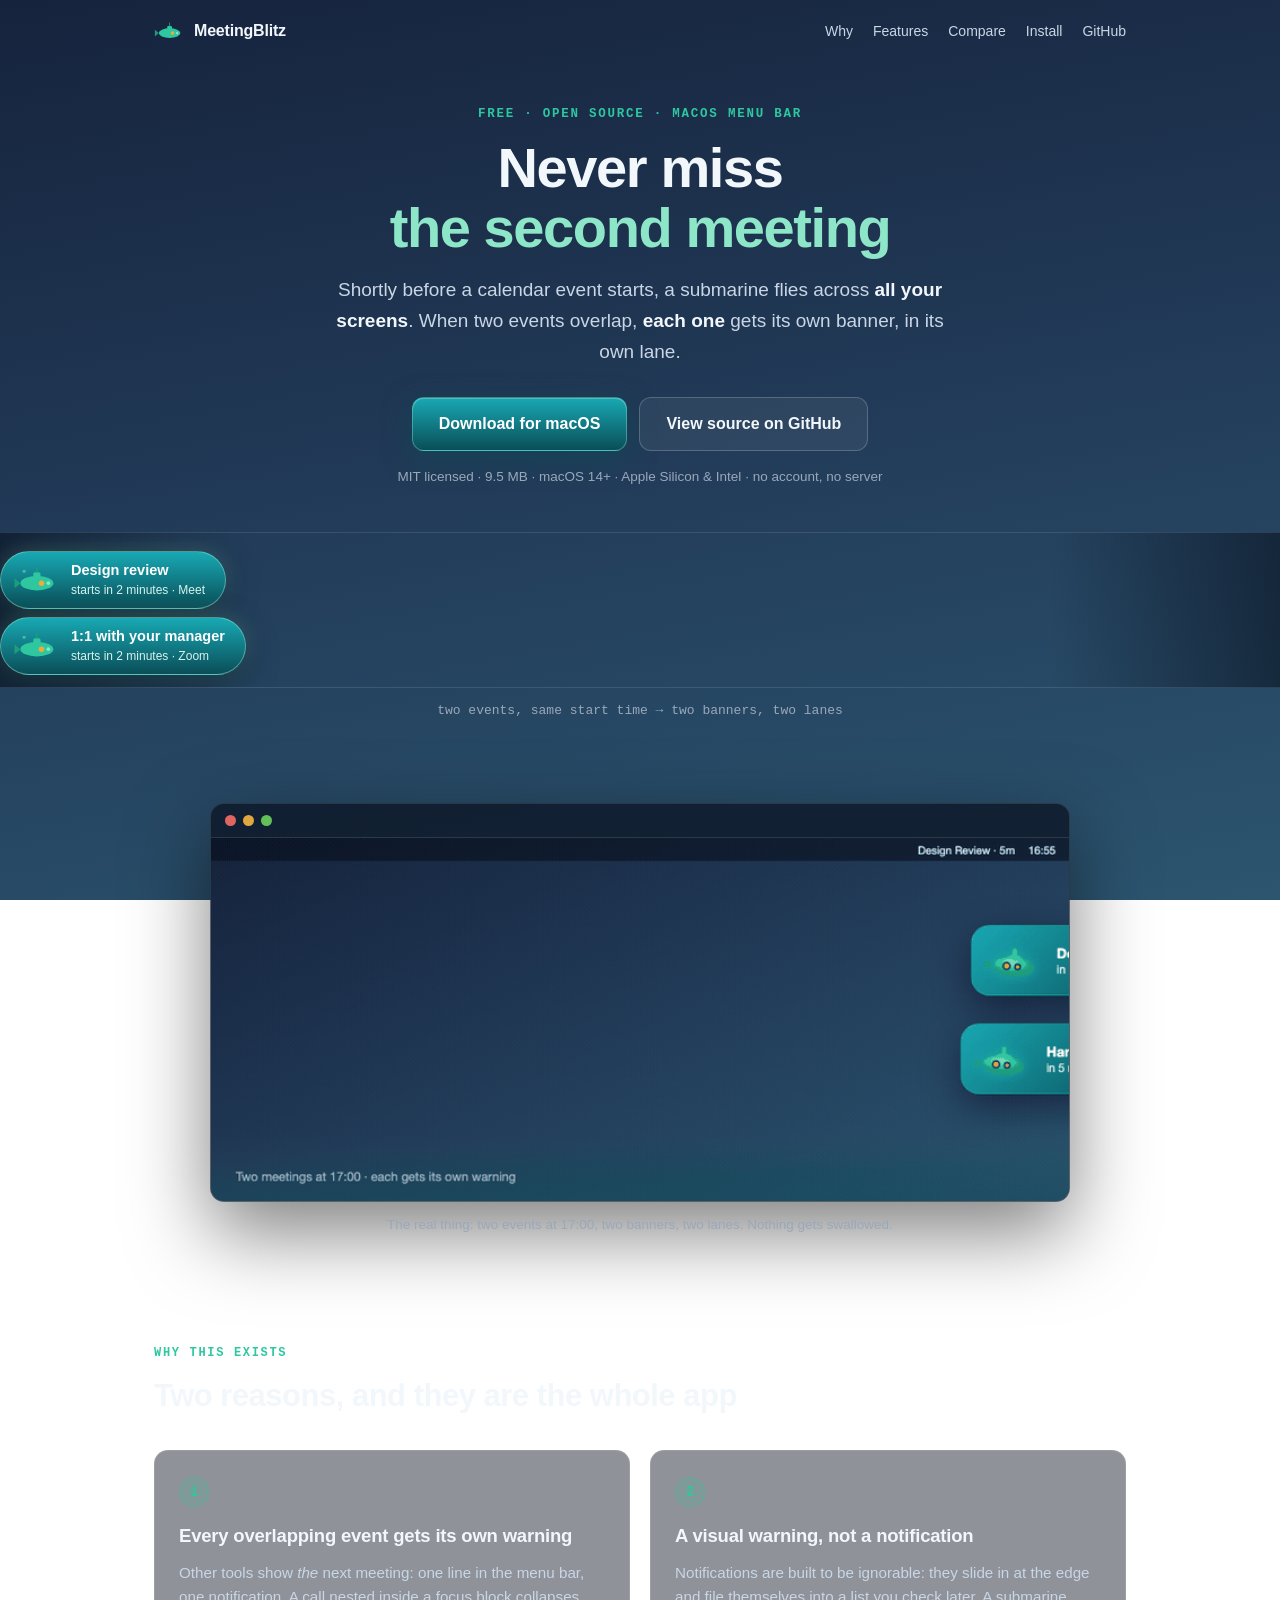
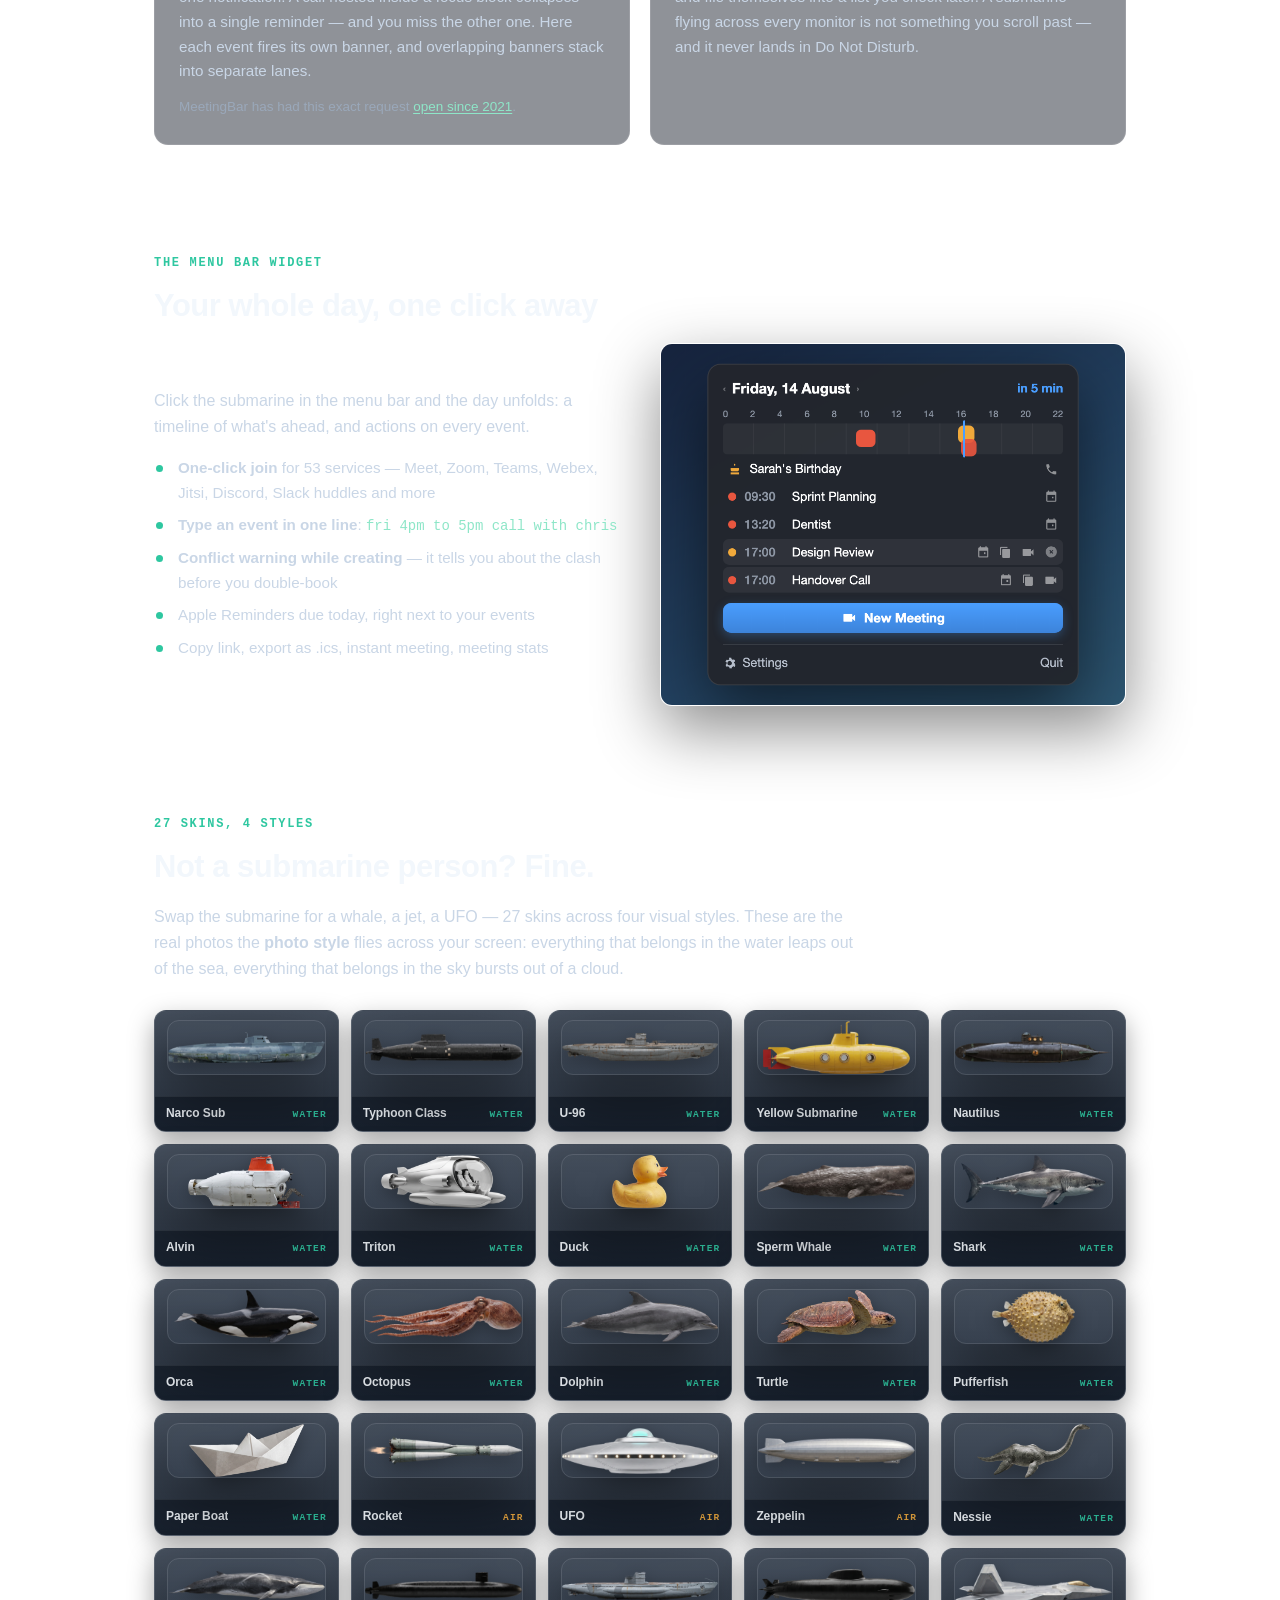
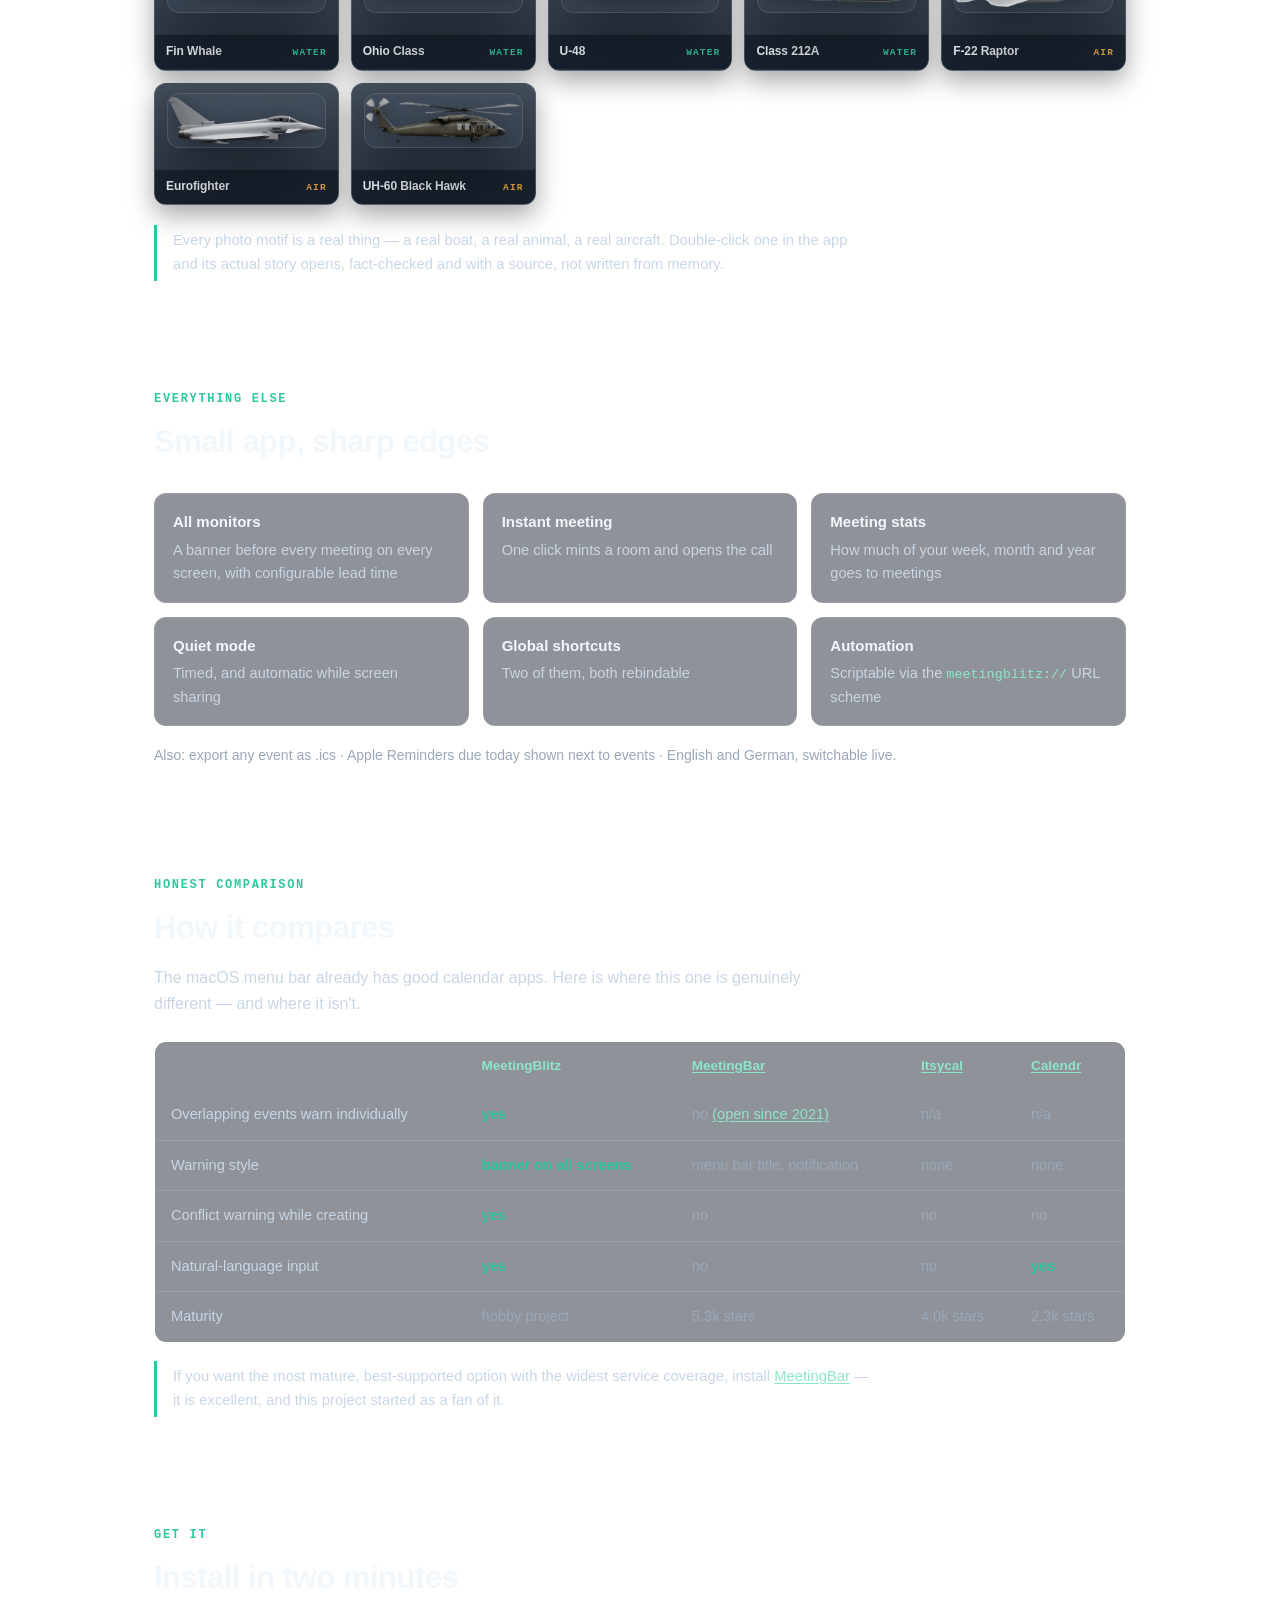
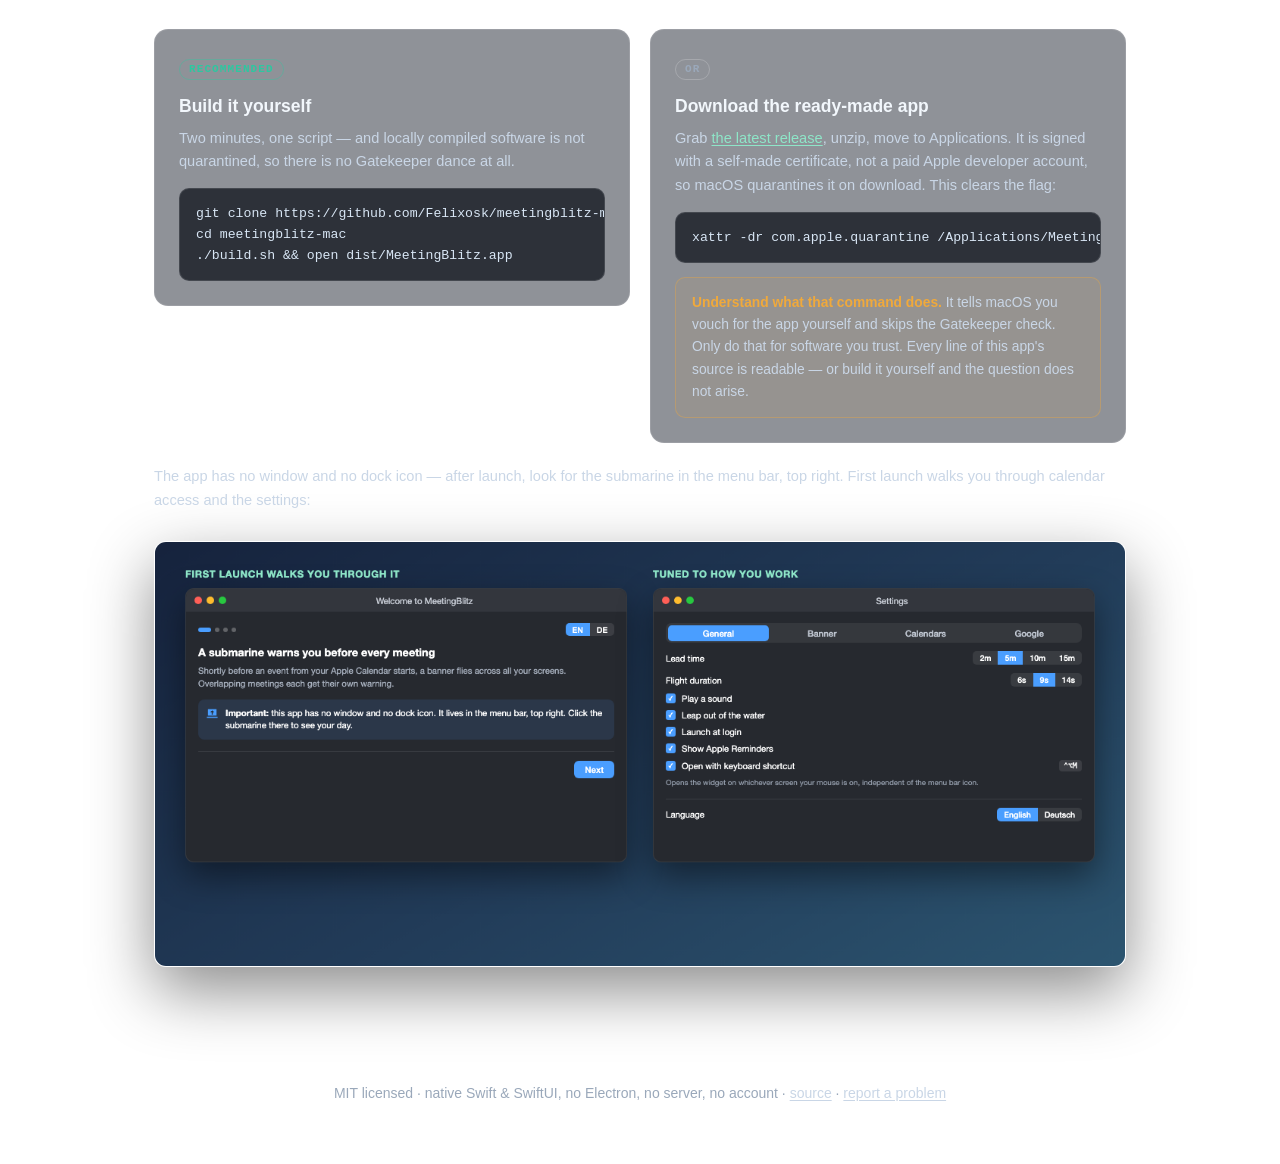
==== docs/index.html @ 0bfe9a8d "Add a project website, a changelog and CI docs/index.html is a GitHub Pages landing page: the two se" ====
<!doctype html>
<html lang="en">
<head>
<meta charset="utf-8">
<meta name="viewport" content="width=device-width, initial-scale=1">
<title>MeetingBlitz — free macOS meeting reminder &amp; menu bar calendar app (open source)</title>
<meta name="description" content="Free, open-source macOS menu bar app that flies a banner across every monitor before each calendar event. Overlapping meetings each get their own warning — no notification to miss, nothing lost to Do Not Disturb. Native Swift, 9.5 MB, no account, no server.">
<link rel="canonical" href="https://felixosk.github.io/meetingblitz-mac/">

<meta property="og:type" content="website">
<meta property="og:site_name" content="MeetingBlitz">
<meta property="og:title" content="MeetingBlitz — never miss the second meeting">
<meta property="og:description" content="A macOS menu bar app that flies a banner across all your screens before every calendar event. Overlapping events each get their own warning.">
<meta property="og:url" content="https://felixosk.github.io/meetingblitz-mac/">
<meta property="og:image" content="https://felixosk.github.io/meetingblitz-mac/hero.png">
<meta property="og:image:width" content="1280">
<meta property="og:image:height" content="620">
<meta name="twitter:card" content="summary_large_image">
<meta name="twitter:title" content="MeetingBlitz — never miss the second meeting">
<meta name="twitter:description" content="Free open-source macOS menu bar app. A banner flies across every screen before each calendar event — and overlapping events each get their own warning.">
<meta name="twitter:image" content="https://felixosk.github.io/meetingblitz-mac/hero.png">

<script type="application/ld+json">
{
  "@context": "https://schema.org",
  "@type": "SoftwareApplication",
  "name": "MeetingBlitz",
  "operatingSystem": "macOS 14.0 or later",
  "applicationCategory": "BusinessApplication",
  "applicationSubCategory": "Calendar / meeting reminder",
  "description": "A macOS menu bar app that flies a banner across every screen before each calendar event. Overlapping events each get their own warning.",
  "url": "https://felixosk.github.io/meetingblitz-mac/",
  "image": "https://felixosk.github.io/meetingblitz-mac/hero.png",
  "downloadUrl": "https://github.com/Felixosk/meetingblitz-mac/releases/latest/download/MeetingBlitz.zip",
  "softwareRequirements": "macOS 14+, Apple Silicon or Intel",
  "fileSize": "9.5 MB",
  "license": "https://opensource.org/license/mit/",
  "offers": { "@type": "Offer", "price": "0", "priceCurrency": "USD" }
}
</script>

<style>
  /* Palette taken 1:1 from the app source:
     capsule 0x18A9B4 -> 0x0A4E58, hull 0x2EC7A0, glow 0x8EE6C8,
     porthole 0xF0A93B, fin 0x1D9E79, widget accent 0x4a9eff. */
  :root {
    --bg-a: #16233d; --bg-b: #223c59; --bg-c: #2c5570;
    --teal: #18A9B4; --deep: #0A4E58; --glow: #8EE6C8; --hull: #2EC7A0;
    --amber: #F0A93B; --fin: #1D9E79; --blue: #4a9eff;
    --ink: #f2f7fc; --muted: #c9d6e6; --dim: #9aa8ba;
    --line: rgba(255,255,255,.11);
    --panel: rgba(7,14,27,.45);
    --mono: ui-monospace, SFMono-Regular, Menlo, monospace;
  }
  * { margin: 0; padding: 0; box-sizing: border-box; }
  html { scroll-behavior: smooth; }
  body {
    background: linear-gradient(170deg, var(--bg-a) 0%, var(--bg-b) 52%, var(--bg-c) 100%);
    background-attachment: fixed;
    font: 400 16px/1.62 -apple-system, BlinkMacSystemFont, "SF Pro Text", "Helvetica Neue", Arial, sans-serif;
    color: var(--ink);
    -webkit-font-smoothing: antialiased;
    overflow-x: hidden;
  }
  img { max-width: 100%; }
  a { color: var(--glow); text-underline-offset: 2px; }
  a:focus-visible, .btn:focus-visible {
    outline: 2px solid var(--glow); outline-offset: 3px; border-radius: 4px;
  }
  code { font: 400 .92em var(--mono); color: var(--glow); }
  .wrap { max-width: 1020px; margin: 0 auto; padding: 0 24px; }

  /* ---------- top bar ---------- */
  .top { display: flex; align-items: center; gap: 10px; padding-top: 18px; }
  .top .name { font-weight: 700; font-size: 16px; letter-spacing: -.2px; }
  .top .sub-mini { width: 30px; height: 22px; flex: none; }
  .top nav { margin-left: auto; display: flex; gap: 20px; font-size: 14px; }
  .top nav a { color: var(--muted); text-decoration: none; }
  .top nav a:hover { color: var(--glow); }

  /* ---------- hero ---------- */
  header.hero { padding: 64px 0 26px; text-align: center; }
  .kicker {
    font: 600 12.5px/1 var(--mono); letter-spacing: .14em; text-transform: uppercase;
    color: var(--hull); margin-bottom: 18px;
  }
  h1 {
    font-size: clamp(34px, 6vw, 56px); line-height: 1.06;
    letter-spacing: -1.4px; font-weight: 800; max-width: 760px; margin: 0 auto;
  }
  h1 .accent { color: var(--glow); white-space: nowrap; }
  .tag {
    font-size: clamp(16px, 2.4vw, 19px); color: var(--muted);
    margin: 18px auto 0; max-width: 640px;
  }
  .tag b { color: var(--ink); font-weight: 600; }

  .cta-row { margin-top: 30px; display: flex; gap: 12px; justify-content: center; flex-wrap: wrap; }
  .btn {
    display: inline-block; padding: 13px 26px; border-radius: 12px;
    font-weight: 600; font-size: 16px; text-decoration: none; color: #fff;
    background: linear-gradient(180deg, var(--teal), var(--deep));
    border: 1px solid rgba(142,230,200,.4);
    box-shadow: 0 8px 28px rgba(10,78,88,.5), inset 0 1px 0 rgba(255,255,255,.22);
  }
  .btn:hover { filter: brightness(1.1); }
  .btn.ghost {
    background: rgba(255,255,255,.06); border-color: rgba(255,255,255,.2);
    box-shadow: none; color: var(--ink);
  }
  .meta { margin-top: 15px; font-size: 13.5px; color: var(--dim); }
  .meta span { white-space: nowrap; }

  /* ---------- signature: two live banner lanes ---------- */
  .lanes {
    margin: 44px auto 0; max-width: 100vw; overflow: hidden;
    padding: 14px 0 18px;
    border-top: 1px solid var(--line); border-bottom: 1px solid var(--line);
    background:
      linear-gradient(90deg, rgba(7,14,27,.55), rgba(7,14,27,0) 18%, rgba(7,14,27,0) 82%, rgba(7,14,27,.55));
  }
  .lane { position: relative; height: 56px; }
  .lane + .lane { margin-top: 10px; }
  .banner {
    position: absolute; top: 4px; left: 0;
    display: inline-flex; align-items: center; gap: 12px;
    padding: 9px 20px 9px 12px; border-radius: 999px; white-space: nowrap;
    background: linear-gradient(180deg, var(--teal), var(--deep));
    border: 1px solid rgba(142,230,200,.5);
    box-shadow: 0 10px 30px rgba(4,20,30,.55), 0 0 22px rgba(142,230,200,.28);
    will-change: transform;
    animation: fly 13s linear infinite;
    animation-delay: -4.5s; /* negative: mid-screen from the very first frame */
  }
  .lane:nth-child(2) .banner { animation-duration: 13.6s; animation-delay: -3.4s; }
  .banner .sub { width: 46px; height: 32px; flex: none; animation: bob 2.6s ease-in-out infinite alternate; }
  .banner .txt { text-align: left; line-height: 1.25; }
  .banner .txt b { display: block; font-size: 14.5px; font-weight: 700; color: #fff; }
  .banner .txt small { font-size: 12px; color: #d7f3ec; }
  @keyframes fly { from { transform: translateX(105vw); } to { transform: translateX(-460px); } }
  @keyframes bob { from { transform: translateY(-1.5px); } to { transform: translateY(1.5px); } }
  .lanes-cap {
    text-align: center; font-size: 13px; color: var(--dim); margin-top: 12px;
    font-family: var(--mono);
  }
  @media (prefers-reduced-motion: reduce) {
    .banner, .banner .sub { animation: none; }
    .lane { text-align: center; }
    .banner { position: static; transform: none !important; }
  }

  /* ---------- shared section chrome ---------- */
  section { padding: 56px 0; }
  .eyebrow {
    font: 600 12px/1 var(--mono); letter-spacing: .14em; text-transform: uppercase;
    color: var(--hull); margin-bottom: 12px;
  }
  h2 { font-size: clamp(24px, 3.4vw, 31px); letter-spacing: -.5px; margin-bottom: 12px; font-weight: 750; }
  .lede { color: var(--muted); max-width: 700px; }
  figure { margin: 28px 0 0; }
  figure img {
    width: 100%; height: auto; display: block; border-radius: 12px;
    border: 1px solid var(--line);
    box-shadow: 0 24px 64px rgba(0,0,0,.45);
  }
  figcaption { font-size: 13.5px; color: var(--dim); margin-top: 12px; text-align: center; }

  /* mac window frame around the demo gif */
  .macwin {
    margin: 0 auto; max-width: 860px;
    background: rgba(10,18,33,.75); border: 1px solid var(--line);
    border-radius: 14px; overflow: hidden;
    box-shadow: 0 30px 80px rgba(0,0,0,.5);
  }
  .macwin .bar { display: flex; gap: 7px; padding: 11px 14px; border-bottom: 1px solid var(--line); }
  .macwin .dot { width: 11px; height: 11px; border-radius: 50%; background: rgba(255,255,255,.16); }
  .macwin .dot:first-child { background: #e0655f; }
  .macwin .dot:nth-child(2) { background: #e0a63f; }
  .macwin .dot:nth-child(3) { background: #63bf58; }
  .macwin img { display: block; width: 100%; height: auto; }

  /* ---------- the two reasons ---------- */
  .reasons { display: grid; grid-template-columns: 1fr 1fr; gap: 20px; margin-top: 28px; }
  .card {
    background: var(--panel); border: 1px solid var(--line);
    border-radius: 14px; padding: 26px 24px;
  }
  .card .n {
    display: inline-flex; align-items: center; justify-content: center;
    width: 30px; height: 30px; border-radius: 50%; margin-bottom: 14px;
    background: rgba(46,199,160,.14); border: 1px solid rgba(46,199,160,.4);
    color: var(--hull); font: 700 14px/1 var(--mono);
  }
  .card h3 { font-size: 18.5px; margin-bottom: 10px; letter-spacing: -.2px; }
  .card p { font-size: 15.2px; color: var(--muted); }
  .card p + p { margin-top: 10px; }
  .card .ref { font-size: 13.5px; color: var(--dim); margin-top: 12px; }

  /* ---------- split sections (widget / skins) ---------- */
  .split { display: grid; grid-template-columns: 1fr 1fr; gap: 40px; align-items: center; margin-top: 8px; }
  .split figure { margin: 0; }
  .split .copy .lede { margin-bottom: 0; }
  .split ul { margin: 16px 0 0 0; list-style: none; }
  .split ul li { padding-left: 24px; position: relative; color: var(--muted); font-size: 15.2px; margin-top: 8px; }
  .split ul li::before {
    content: ""; position: absolute; left: 2px; top: 9px;
    width: 7px; height: 7px; border-radius: 50%; background: var(--hull);
  }

  /* ---------- skins gallery ---------- */
  .skin-grid {
    display: grid; grid-template-columns: repeat(auto-fill, minmax(168px, 1fr));
    gap: 12px; margin-top: 28px;
  }
  .skin {
    margin: 0; border: 1px solid var(--line); border-radius: 12px; overflow: hidden;
    /* lighter than the page so dark motifs (Ohio, Typhoon) stay visible,
       same idea as the tile backing in the app's own picker */
    background: linear-gradient(180deg, #46505e, #2a3442);
    box-shadow: 0 10px 26px rgba(0,0,0,.35);
  }
  .skin .ph {
    display: flex; align-items: center; justify-content: center;
    aspect-ratio: 5 / 2; /* letterbox: source photos differ in aspect */
    padding: 9px 12px;
  }
  .skin .ph img {
    width: 100%; height: 100%; object-fit: contain; display: block;
    filter: drop-shadow(0 5px 9px rgba(0,0,0,.35));
  }
  .skin figcaption {
    display: flex; align-items: baseline; justify-content: space-between; gap: 8px;
    padding: 7px 11px 8px; border-top: 1px solid rgba(255,255,255,.09);
    background: rgba(7,14,27,.5);
    font-size: 12px; font-weight: 600; color: var(--ink);
    letter-spacing: -.1px; white-space: nowrap;
  }
  .skin figcaption b { font-weight: 600; overflow: hidden; text-overflow: ellipsis; min-width: 0; }
  .skin figcaption i {
    font: 600 9.5px/1 var(--mono); font-style: normal; letter-spacing: .12em;
    text-transform: uppercase; flex: none; color: var(--hull); opacity: .85;
  }
  .skin figcaption i.air { color: var(--amber); }
  .skin-note {
    margin-top: 20px; font-size: 14.8px; color: var(--muted);
    border-left: 3px solid var(--hull); padding: 4px 0 4px 16px; max-width: 720px;
  }
  @media (max-width: 640px) {
    .skin-grid { grid-template-columns: 1fr 1fr; gap: 10px; }
    .skin .ph { padding: 7px 9px; }
    .skin figcaption { font-size: 11px; padding: 6px 9px 7px; }
  }

  /* ---------- features ---------- */
  ul.feat { list-style: none; margin-top: 26px; display: grid; grid-template-columns: 1fr 1fr 1fr; gap: 14px; }
  ul.feat li {
    background: var(--panel); border: 1px solid var(--line); border-radius: 12px;
    padding: 16px 18px; font-size: 14.6px; color: var(--muted);
  }
  ul.feat b { display: block; color: var(--ink); font-weight: 650; margin-bottom: 4px; font-size: 15px; }
  .feat-more { margin-top: 18px; font-size: 14px; color: var(--dim); }

  /* ---------- compare ---------- */
  .scroller { overflow-x: auto; margin-top: 24px; -webkit-overflow-scrolling: touch; border: 1px solid var(--line); border-radius: 12px; }
  table { border-collapse: collapse; width: 100%; min-width: 660px; font-size: 14.6px; background: var(--panel); }
  th, td { text-align: left; padding: 13px 16px; border-bottom: 1px solid var(--line); }
  tr:last-child th, tr:last-child td { border-bottom: none; }
  thead th { color: var(--dim); font-weight: 600; font-size: 13.5px; }
  thead th.mine { color: var(--glow); }
  tbody th { font-weight: 500; color: var(--muted); }
  td.yes { color: var(--hull); font-weight: 650; }
  td.no { color: var(--dim); }
  .honesty {
    margin-top: 18px; font-size: 14.8px; color: var(--muted);
    border-left: 3px solid var(--hull); padding: 4px 0 4px 16px; max-width: 720px;
  }

  /* ---------- install ---------- */
  .install-grid { display: grid; grid-template-columns: 1fr 1fr; gap: 20px; margin-top: 26px; align-items: start; }
  .path { background: var(--panel); border: 1px solid var(--line); border-radius: 14px; padding: 24px; min-width: 0; }
  .path h3 { font-size: 17.5px; margin-bottom: 6px; }
  .path .rec {
    display: inline-block; font: 600 11px/1 var(--mono); letter-spacing: .1em; text-transform: uppercase;
    color: var(--hull); border: 1px solid rgba(46,199,160,.4); border-radius: 999px;
    padding: 4px 9px; margin-bottom: 12px;
  }
  .path p { font-size: 14.6px; color: var(--muted); }
  pre {
    background: rgba(4,9,18,.7); border: 1px solid var(--line);
    border-radius: 10px; padding: 14px 16px; overflow-x: auto; margin: 14px 0 0;
    font: 400 13.2px/1.6 var(--mono); color: #d8e6f5;
  }
  .warn {
    margin-top: 14px; padding: 14px 16px; border-radius: 10px;
    background: rgba(240,169,59,.08); border: 1px solid rgba(240,169,59,.35);
    font-size: 13.8px; color: var(--muted);
  }
  .warn b { color: var(--amber); }
  .menubar-note { margin-top: 22px; font-size: 14.6px; color: var(--muted); }

  footer {
    margin-top: 24px; padding: 34px 0 60px; text-align: center;
    font-size: 14px; color: var(--dim); border-top: 1px solid var(--line);
  }
  footer a { color: var(--muted); }

  /* ---------- responsive ---------- */
  @media (max-width: 860px) {
    ul.feat { grid-template-columns: 1fr 1fr; }
    .split { grid-template-columns: 1fr; gap: 24px; }
  }
  @media (max-width: 640px) {
    header.hero { padding: 44px 0 20px; }
    section { padding: 40px 0; }
    .reasons, ul.feat, .install-grid { grid-template-columns: 1fr; }
    .top nav a.hide-sm { display: none; }
    .top nav { gap: 13px; font-size: 13.5px; }
    .banner .txt small { display: none; }
    .banner .sub { width: 38px; }
    .lane { height: 48px; }
  }
</style>
</head>
<body>

<div class="wrap top">
  <!-- submarine mark, shape following SubmarineView.swift -->
  <svg class="sub-mini" viewBox="0 0 100 70" aria-hidden="true">
    <ellipse cx="52" cy="42" rx="36" ry="16" fill="#2EC7A0"/>
    <path d="M16 42 L3 31 L3 53 Z" fill="#1D9E79"/>
    <rect x="44" y="18" width="16" height="13" rx="4" fill="#2EC7A0"/>
    <rect x="50" y="6" width="3" height="13" rx="1.5" fill="#1D9E79"/>
    <circle cx="62" cy="42" r="6" fill="#F0A93B"/>
    <circle cx="77" cy="42" r="4" fill="#8EE6C8"/>
  </svg>
  <span class="name">MeetingBlitz</span>
  <nav aria-label="Page sections">
    <a href="#why" class="hide-sm">Why</a>
    <a href="#features" class="hide-sm">Features</a>
    <a href="#compare">Compare</a>
    <a href="#install">Install</a>
    <a href="https://github.com/Felixosk/meetingblitz-mac">GitHub</a>
  </nav>
</div>

<header class="hero">
  <div class="wrap">
    <p class="kicker">Free · open source · macOS menu bar</p>
    <h1>Never miss <span class="accent">the second meeting</span></h1>
    <p class="tag">
      Shortly before a calendar event starts, a submarine flies across
      <b>all your screens</b>. When two events overlap, <b>each one</b> gets its
      own banner, in its own lane.
    </p>
    <div class="cta-row">
      <a class="btn" href="https://github.com/Felixosk/meetingblitz-mac/releases/latest/download/MeetingBlitz.zip">
        Download for macOS
      </a>
      <a class="btn ghost" href="https://github.com/Felixosk/meetingblitz-mac">View source on GitHub</a>
    </div>
    <p class="meta">
      <span>MIT licensed</span> · <span>9.5 MB</span> · <span>macOS 14+</span> ·
      <span>Apple Silicon &amp; Intel</span> · <span>no account, no server</span>
    </p>
  </div>

  <div class="lanes" aria-hidden="true">
    <div class="lane">
      <div class="banner">
        <svg class="sub" viewBox="0 0 100 70">
          <ellipse cx="52" cy="42" rx="36" ry="16" fill="#2EC7A0"/>
          <path d="M16 42 L3 31 L3 53 Z" fill="#1D9E79"/>
          <rect x="44" y="18" width="16" height="13" rx="4" fill="#2EC7A0"/>
          <rect x="50" y="6" width="3" height="13" rx="1.5" fill="#1D9E79"/>
          <circle cx="62" cy="42" r="6" fill="#F0A93B"/>
          <circle cx="77" cy="42" r="4" fill="#8EE6C8"/>
          <circle cx="24" cy="16" r="3.4" fill="#8EE6C8" opacity=".5"/>
        </svg>
        <span class="txt"><b>Design review</b><small>starts in 2 minutes · Meet</small></span>
      </div>
    </div>
    <div class="lane">
      <div class="banner">
        <svg class="sub" viewBox="0 0 100 70">
          <ellipse cx="52" cy="42" rx="36" ry="16" fill="#2EC7A0"/>
          <path d="M16 42 L3 31 L3 53 Z" fill="#1D9E79"/>
          <rect x="44" y="18" width="16" height="13" rx="4" fill="#2EC7A0"/>
          <rect x="50" y="6" width="3" height="13" rx="1.5" fill="#1D9E79"/>
          <circle cx="62" cy="42" r="6" fill="#F0A93B"/>
          <circle cx="77" cy="42" r="4" fill="#8EE6C8"/>
          <circle cx="24" cy="16" r="3.4" fill="#8EE6C8" opacity=".5"/>
        </svg>
        <span class="txt"><b>1:1 with your manager</b><small>starts in 2 minutes · Zoom</small></span>
      </div>
    </div>
  </div>
  <p class="lanes-cap wrap">two events, same start time → two banners, two lanes</p>
</header>

<section>
  <div class="wrap">
    <div class="macwin">
      <div class="bar" aria-hidden="true"><span class="dot"></span><span class="dot"></span><span class="dot"></span></div>
      <img src="demo.gif" width="760" height="321"
           alt="Screen recording: two meetings starting at 17:00, each announced by its own banner flying across the screen in a separate lane">
    </div>
    <figcaption style="font-size:13.5px;color:var(--dim);margin-top:12px;text-align:center;">
      The real thing: two events at 17:00, two banners, two lanes. Nothing gets swallowed.
    </figcaption>
  </div>
</section>

<section id="why">
  <div class="wrap">
    <p class="eyebrow">Why this exists</p>
    <h2>Two reasons, and they are the whole app</h2>
    <div class="reasons">
      <div class="card">
        <span class="n">1</span>
        <h3>Every overlapping event gets its own warning</h3>
        <p>
          Other tools show <em>the</em> next meeting: one line in the menu bar,
          one notification. A call nested inside a focus block collapses into a
          single reminder — and you miss the other one. Here each event fires
          its own banner, and overlapping banners stack into separate lanes.
        </p>
        <p class="ref">
          MeetingBar has had this exact request
          <a href="https://github.com/leits/MeetingBar/issues/271">open since 2021</a>.
        </p>
      </div>
      <div class="card">
        <span class="n">2</span>
        <h3>A visual warning, not a notification</h3>
        <p>
          Notifications are built to be ignorable: they slide in at the edge and
          file themselves into a list you check later. A submarine flying across
          every monitor is not something you scroll past — and it never lands in
          Do Not Disturb.
        </p>
      </div>
    </div>
  </div>
</section>

<section id="widget">
  <div class="wrap">
    <p class="eyebrow">The menu bar widget</p>
    <h2>Your whole day, one click away</h2>
    <div class="split">
      <div class="copy">
        <p class="lede">
          Click the submarine in the menu bar and the day unfolds: a timeline of
          what's ahead, and actions on every event.
        </p>
        <ul>
          <li><b>One-click join</b> for 53 services — Meet, Zoom, Teams, Webex, Jitsi, Discord, Slack huddles and more</li>
          <li><b>Type an event in one line</b>: <code>fri 4pm to 5pm call with chris</code></li>
          <li><b>Conflict warning while creating</b> — it tells you about the clash before you double-book</li>
          <li>Apple Reminders due today, right next to your events</li>
          <li>Copy link, export as .ics, instant meeting, meeting stats</li>
        </ul>
      </div>
      <figure>
        <img src="widget.png" width="900" height="700"
             alt="MeetingBlitz menu bar widget: a day timeline with meeting rows and per-event actions like join and copy link">
      </figure>
    </div>
  </div>
</section>

<section id="skins">
  <div class="wrap">
    <p class="eyebrow">27 skins, 4 styles</p>
    <h2>Not a submarine person? Fine.</h2>
    <p class="lede">
      Swap the submarine for a whale, a jet, a UFO — 27 skins across four visual
      styles. These are the real photos the <b>photo style</b> flies across your
      screen: everything that belongs in the water leaps out of the sea,
      everything that belongs in the sky bursts out of a cloud.
    </p>
    <div class="skin-grid">
      <figure class="skin"><span class="ph"><img src="skins/01-narco-sub.png" alt="Narco Sub" loading="lazy" decoding="async"></span><figcaption><b>Narco Sub</b><i>water</i></figcaption></figure>
      <figure class="skin"><span class="ph"><img src="skins/02-typhoon.png" alt="Typhoon Class" loading="lazy" decoding="async"></span><figcaption><b>Typhoon Class</b><i>water</i></figcaption></figure>
      <figure class="skin"><span class="ph"><img src="skins/03-u96.png" alt="U-96" loading="lazy" decoding="async"></span><figcaption><b>U-96</b><i>water</i></figcaption></figure>
      <figure class="skin"><span class="ph"><img src="skins/04-yellow-submarine.png" alt="Yellow Submarine" loading="lazy" decoding="async"></span><figcaption><b>Yellow Submarine</b><i>water</i></figcaption></figure>
      <figure class="skin"><span class="ph"><img src="skins/05-nautilus.png" alt="Nautilus" loading="lazy" decoding="async"></span><figcaption><b>Nautilus</b><i>water</i></figcaption></figure>
      <figure class="skin"><span class="ph"><img src="skins/06-alvin.png" alt="Alvin" loading="lazy" decoding="async"></span><figcaption><b>Alvin</b><i>water</i></figcaption></figure>
      <figure class="skin"><span class="ph"><img src="skins/07-triton.png" alt="Triton" loading="lazy" decoding="async"></span><figcaption><b>Triton</b><i>water</i></figcaption></figure>
      <figure class="skin"><span class="ph"><img src="skins/08-ente.png" alt="Duck" loading="lazy" decoding="async"></span><figcaption><b>Duck</b><i>water</i></figcaption></figure>
      <figure class="skin"><span class="ph"><img src="skins/09-pottwal.png" alt="Sperm Whale" loading="lazy" decoding="async"></span><figcaption><b>Sperm Whale</b><i>water</i></figcaption></figure>
      <figure class="skin"><span class="ph"><img src="skins/10-hai.png" alt="Shark" loading="lazy" decoding="async"></span><figcaption><b>Shark</b><i>water</i></figcaption></figure>
      <figure class="skin"><span class="ph"><img src="skins/11-orca.png" alt="Orca" loading="lazy" decoding="async"></span><figcaption><b>Orca</b><i>water</i></figcaption></figure>
      <figure class="skin"><span class="ph"><img src="skins/12-oktopus.png" alt="Octopus" loading="lazy" decoding="async"></span><figcaption><b>Octopus</b><i>water</i></figcaption></figure>
      <figure class="skin"><span class="ph"><img src="skins/13-delfin.png" alt="Dolphin" loading="lazy" decoding="async"></span><figcaption><b>Dolphin</b><i>water</i></figcaption></figure>
      <figure class="skin"><span class="ph"><img src="skins/14-schildkroete.png" alt="Turtle" loading="lazy" decoding="async"></span><figcaption><b>Turtle</b><i>water</i></figcaption></figure>
      <figure class="skin"><span class="ph"><img src="skins/15-kugelfisch.png" alt="Pufferfish" loading="lazy" decoding="async"></span><figcaption><b>Pufferfish</b><i>water</i></figcaption></figure>
      <figure class="skin"><span class="ph"><img src="skins/16-papierboot.png" alt="Paper Boat" loading="lazy" decoding="async"></span><figcaption><b>Paper Boat</b><i>water</i></figcaption></figure>
      <figure class="skin"><span class="ph"><img src="skins/17-rakete.png" alt="Rocket" loading="lazy" decoding="async"></span><figcaption><b>Rocket</b><i class="air">air</i></figcaption></figure>
      <figure class="skin"><span class="ph"><img src="skins/18-ufo.png" alt="UFO" loading="lazy" decoding="async"></span><figcaption><b>UFO</b><i class="air">air</i></figcaption></figure>
      <figure class="skin"><span class="ph"><img src="skins/19-zeppelin.png" alt="Zeppelin" loading="lazy" decoding="async"></span><figcaption><b>Zeppelin</b><i class="air">air</i></figcaption></figure>
      <figure class="skin"><span class="ph"><img src="skins/20-nessie.png" alt="Nessie" loading="lazy" decoding="async"></span><figcaption><b>Nessie</b><i>water</i></figcaption></figure>
      <figure class="skin"><span class="ph"><img src="skins/21-finnwal.png" alt="Fin Whale" loading="lazy" decoding="async"></span><figcaption><b>Fin Whale</b><i>water</i></figcaption></figure>
      <figure class="skin"><span class="ph"><img src="skins/22-ohio.png" alt="Ohio Class" loading="lazy" decoding="async"></span><figcaption><b>Ohio Class</b><i>water</i></figcaption></figure>
      <figure class="skin"><span class="ph"><img src="skins/23-u48.png" alt="U-48" loading="lazy" decoding="async"></span><figcaption><b>U-48</b><i>water</i></figcaption></figure>
      <figure class="skin"><span class="ph"><img src="skins/24-klasse-212a.png" alt="Class 212A" loading="lazy" decoding="async"></span><figcaption><b>Class 212A</b><i>water</i></figcaption></figure>
      <figure class="skin"><span class="ph"><img src="skins/25-f22-raptor.png" alt="F-22 Raptor" loading="lazy" decoding="async"></span><figcaption><b>F-22 Raptor</b><i class="air">air</i></figcaption></figure>
      <figure class="skin"><span class="ph"><img src="skins/26-eurofighter.png" alt="Eurofighter" loading="lazy" decoding="async"></span><figcaption><b>Eurofighter</b><i class="air">air</i></figcaption></figure>
      <figure class="skin"><span class="ph"><img src="skins/27-uh60-blackhawk.png" alt="UH-60 Black Hawk" loading="lazy" decoding="async"></span><figcaption><b>UH-60 Black Hawk</b><i class="air">air</i></figcaption></figure>
    </div>
    <p class="skin-note">
      Every photo motif is a real thing — a real boat, a real animal, a real
      aircraft. Double-click one in the app and its actual story opens,
      fact-checked and with a source, not written from memory.
    </p>
  </div>
</section>

<section id="features">
  <div class="wrap">
    <p class="eyebrow">Everything else</p>
    <h2>Small app, sharp edges</h2>
    <ul class="feat">
      <li><b>All monitors</b>A banner before every meeting on every screen, with configurable lead time</li>
      <li><b>Instant meeting</b>One click mints a room and opens the call</li>
      <li><b>Meeting stats</b>How much of your week, month and year goes to meetings</li>
      <li><b>Quiet mode</b>Timed, and automatic while screen sharing</li>
      <li><b>Global shortcuts</b>Two of them, both rebindable</li>
      <li><b>Automation</b>Scriptable via the <code>meetingblitz://</code> URL scheme</li>
    </ul>
    <p class="feat-more">
      Also: export any event as .ics · Apple Reminders due today shown next to
      events · English and German, switchable live.
    </p>
  </div>
</section>

<section id="compare">
  <div class="wrap">
    <p class="eyebrow">Honest comparison</p>
    <h2>How it compares</h2>
    <p class="lede">
      The macOS menu bar already has good calendar apps. Here is where this one
      is genuinely different — and where it isn't.
    </p>
    <div class="scroller" tabindex="0">
      <table>
        <thead>
          <tr>
            <th scope="col"></th>
            <th scope="col" class="mine">MeetingBlitz</th>
            <th scope="col"><a href="https://github.com/leits/MeetingBar">MeetingBar</a></th>
            <th scope="col"><a href="https://github.com/sfsam/Itsycal">Itsycal</a></th>
            <th scope="col"><a href="https://github.com/pakerwreah/Calendr">Calendr</a></th>
          </tr>
        </thead>
        <tbody>
          <tr>
            <th scope="row">Overlapping events warn individually</th>
            <td class="yes">yes</td>
            <td class="no">no <a href="https://github.com/leits/MeetingBar/issues/271">(open since 2021)</a></td>
            <td class="no">n/a</td>
            <td class="no">n/a</td>
          </tr>
          <tr>
            <th scope="row">Warning style</th>
            <td class="yes">banner on all screens</td>
            <td class="no">menu bar title, notification</td>
            <td class="no">none</td>
            <td class="no">none</td>
          </tr>
          <tr>
            <th scope="row">Conflict warning while creating</th>
            <td class="yes">yes</td>
            <td class="no">no</td>
            <td class="no">no</td>
            <td class="no">no</td>
          </tr>
          <tr>
            <th scope="row">Natural-language input</th>
            <td class="yes">yes</td>
            <td class="no">no</td>
            <td class="no">no</td>
            <td class="yes">yes</td>
          </tr>
          <tr>
            <th scope="row">Maturity</th>
            <td class="no">hobby project</td>
            <td class="no">5.3k stars</td>
            <td class="no">4.0k stars</td>
            <td class="no">2.3k stars</td>
          </tr>
        </tbody>
      </table>
    </div>
    <p class="honesty">
      If you want the most mature, best-supported option with the widest service
      coverage, install <a href="https://github.com/leits/MeetingBar">MeetingBar</a>
      — it is excellent, and this project started as a fan of it.
    </p>
  </div>
</section>

<section id="install">
  <div class="wrap">
    <p class="eyebrow">Get it</p>
    <h2>Install in two minutes</h2>
    <div class="install-grid">
      <div class="path">
        <span class="rec">Recommended</span>
        <h3>Build it yourself</h3>
        <p>
          Two minutes, one script — and locally compiled software is not
          quarantined, so there is no Gatekeeper dance at all.
        </p>
<pre>git clone https://github.com/Felixosk/meetingblitz-mac.git
cd meetingblitz-mac
./build.sh &amp;&amp; open dist/MeetingBlitz.app</pre>
      </div>
      <div class="path">
        <span class="rec" style="color:var(--dim);border-color:rgba(255,255,255,.2)">Or</span>
        <h3>Download the ready-made app</h3>
        <p>
          Grab <a href="https://github.com/Felixosk/meetingblitz-mac/releases/latest">the latest release</a>,
          unzip, move to Applications. It is signed with a self-made certificate,
          not a paid Apple developer account, so macOS quarantines it on
          download. This clears the flag:
        </p>
<pre>xattr -dr com.apple.quarantine /Applications/MeetingBlitz.app</pre>
        <div class="warn">
          <b>Understand what that command does.</b> It tells macOS you vouch for
          the app yourself and skips the Gatekeeper check. Only do that for
          software you trust. Every line of this app's source is readable — or
          build it yourself and the question does not arise.
        </div>
      </div>
    </div>
    <p class="menubar-note">
      The app has no window and no dock icon — after launch, look for the
      submarine in the menu bar, top right. First launch walks you through
      calendar access and the settings:
    </p>
    <figure>
      <img src="tour.png" width="1280" height="560"
           alt="MeetingBlitz first-launch walkthrough and settings window">
    </figure>
  </div>
</section>

<footer>
  <div class="wrap">
    MIT licensed · native Swift &amp; SwiftUI, no Electron, no server, no account ·
    <a href="https://github.com/Felixosk/meetingblitz-mac">source</a> ·
    <a href="https://github.com/Felixosk/meetingblitz-mac/issues">report a problem</a>
  </div>
</footer>

</body>
</html>
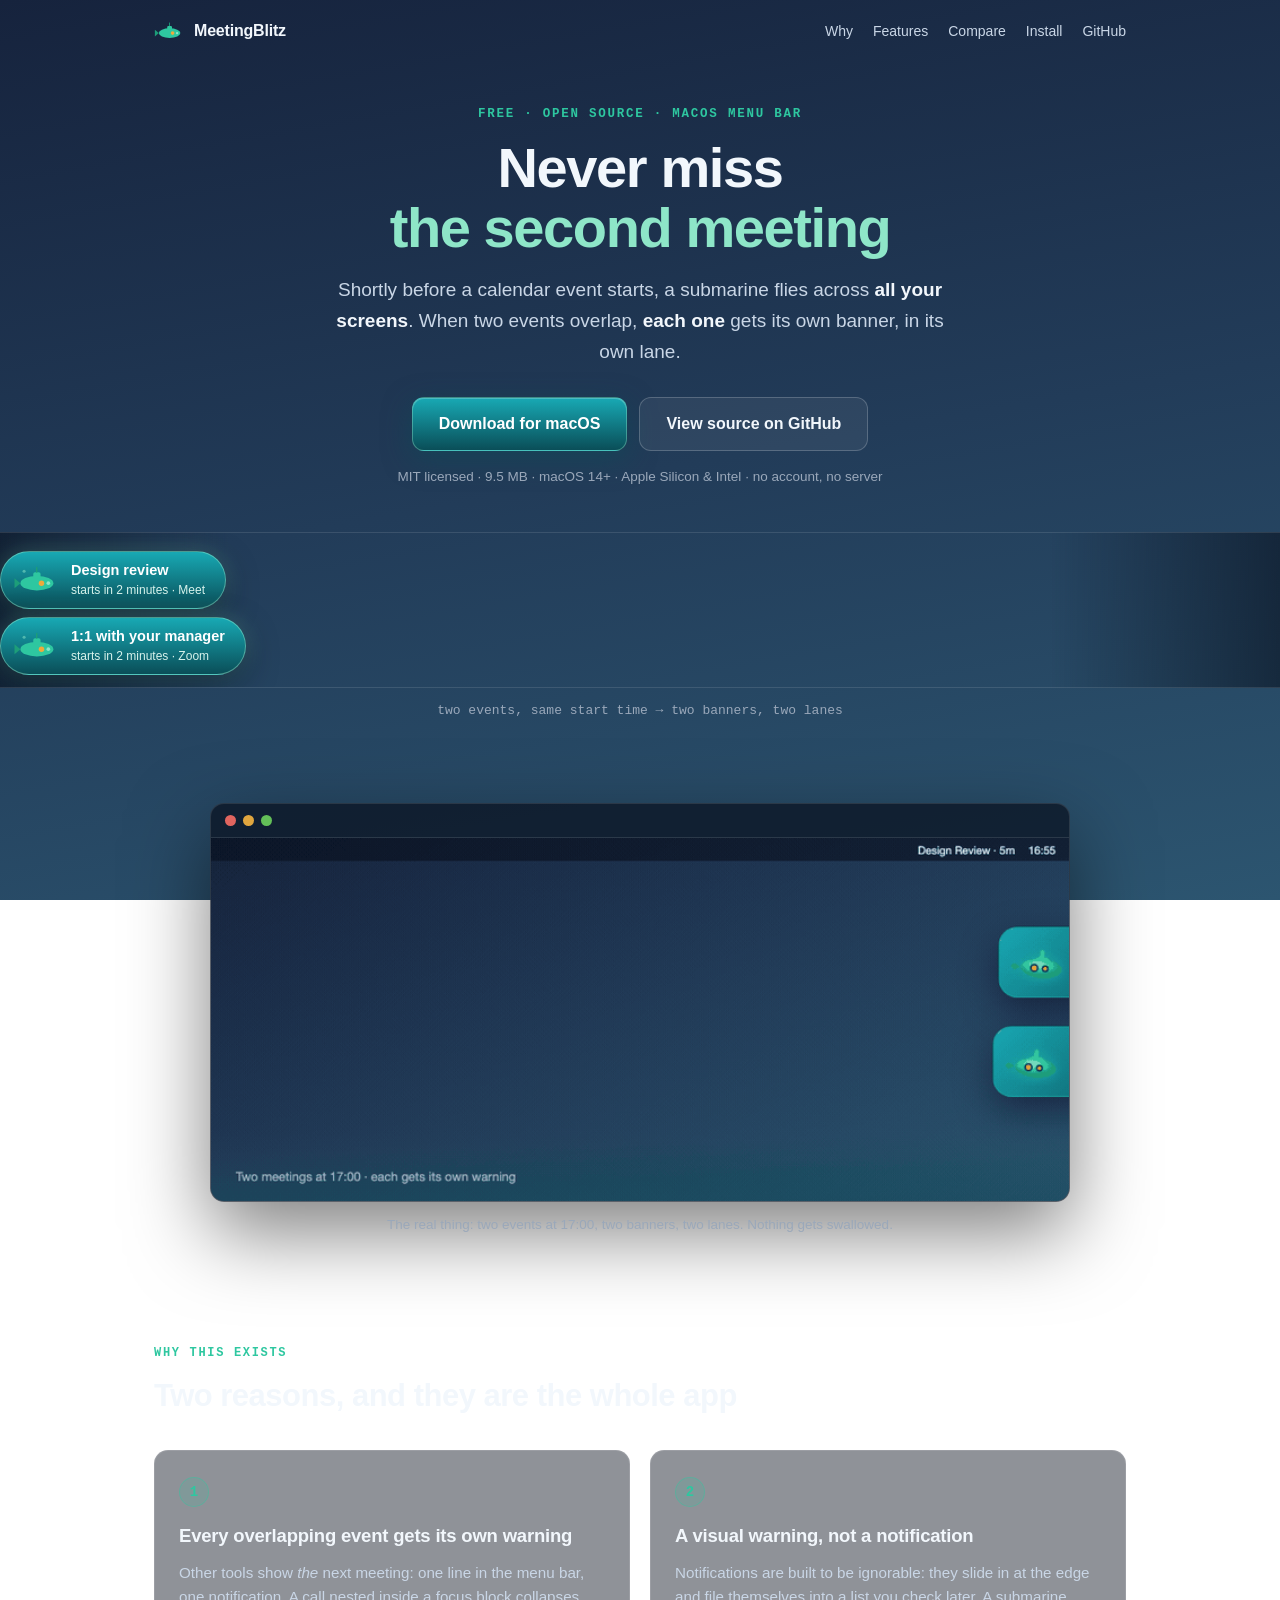
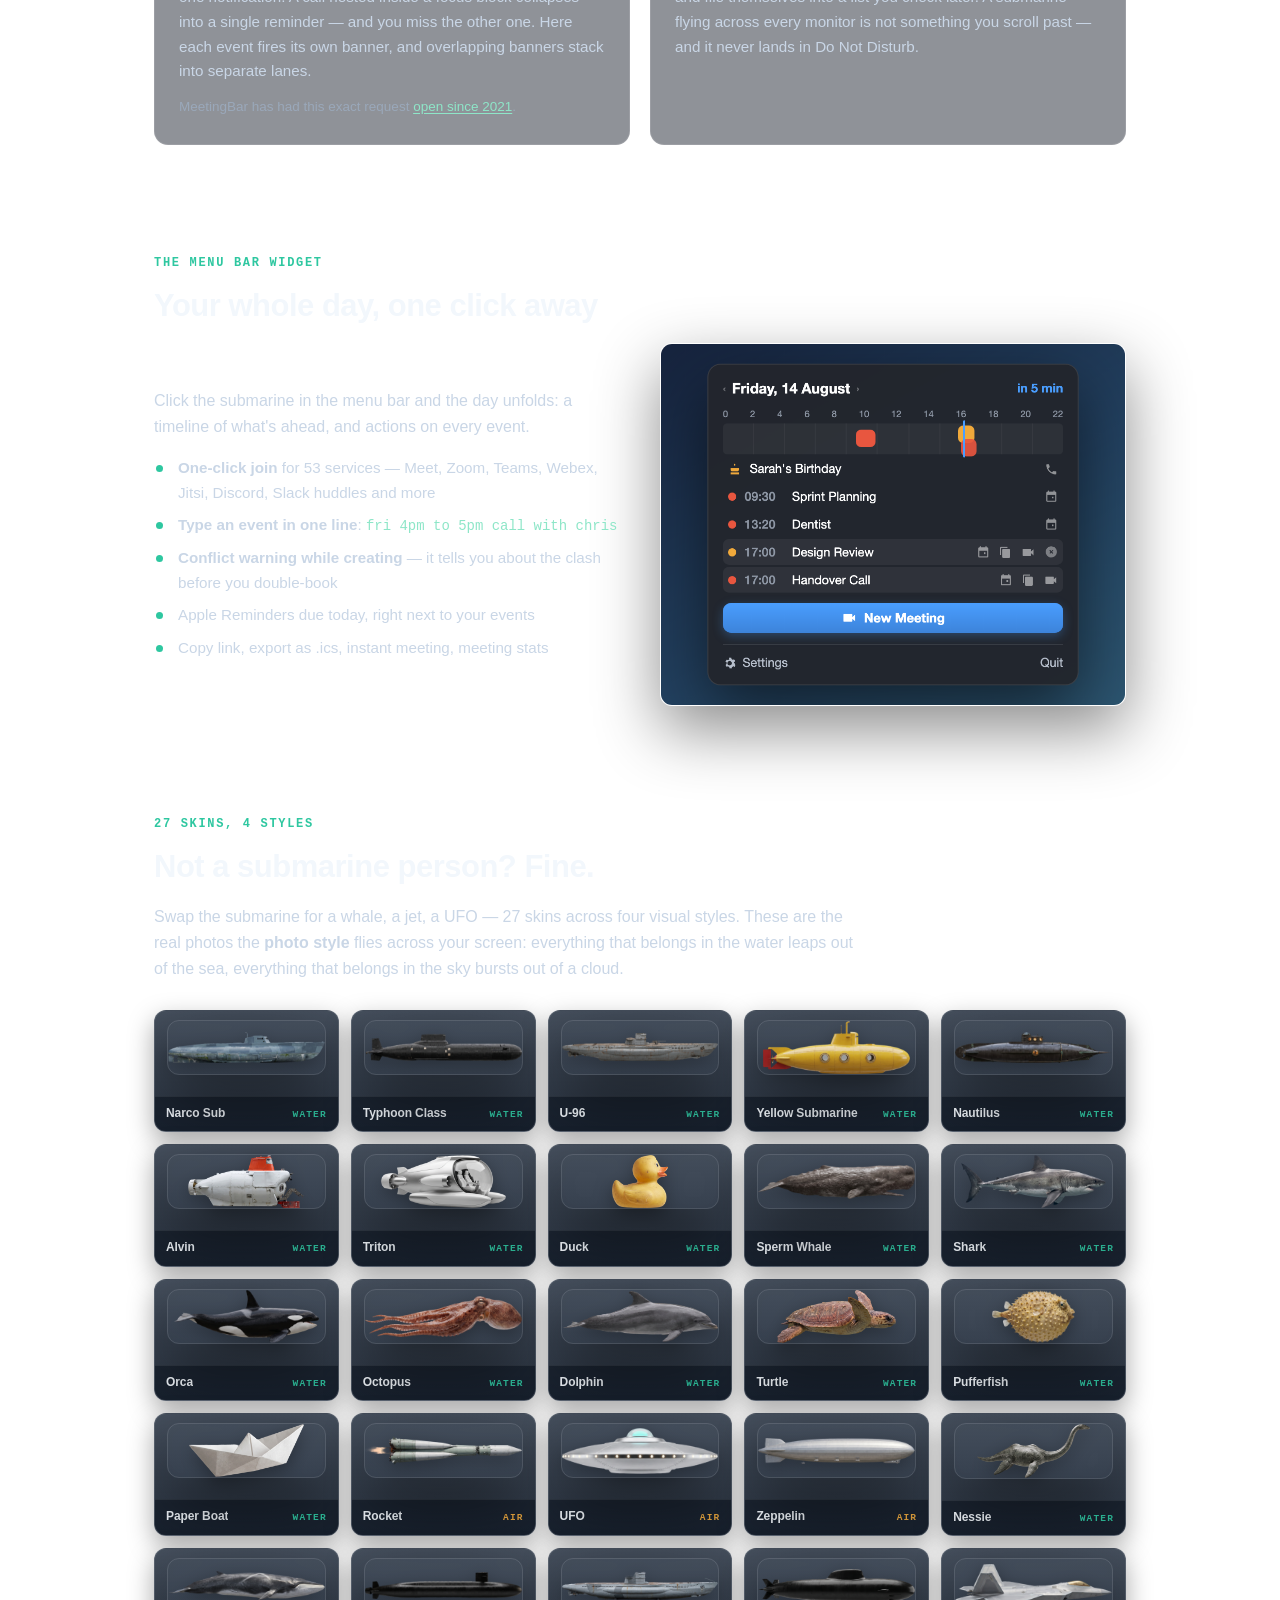
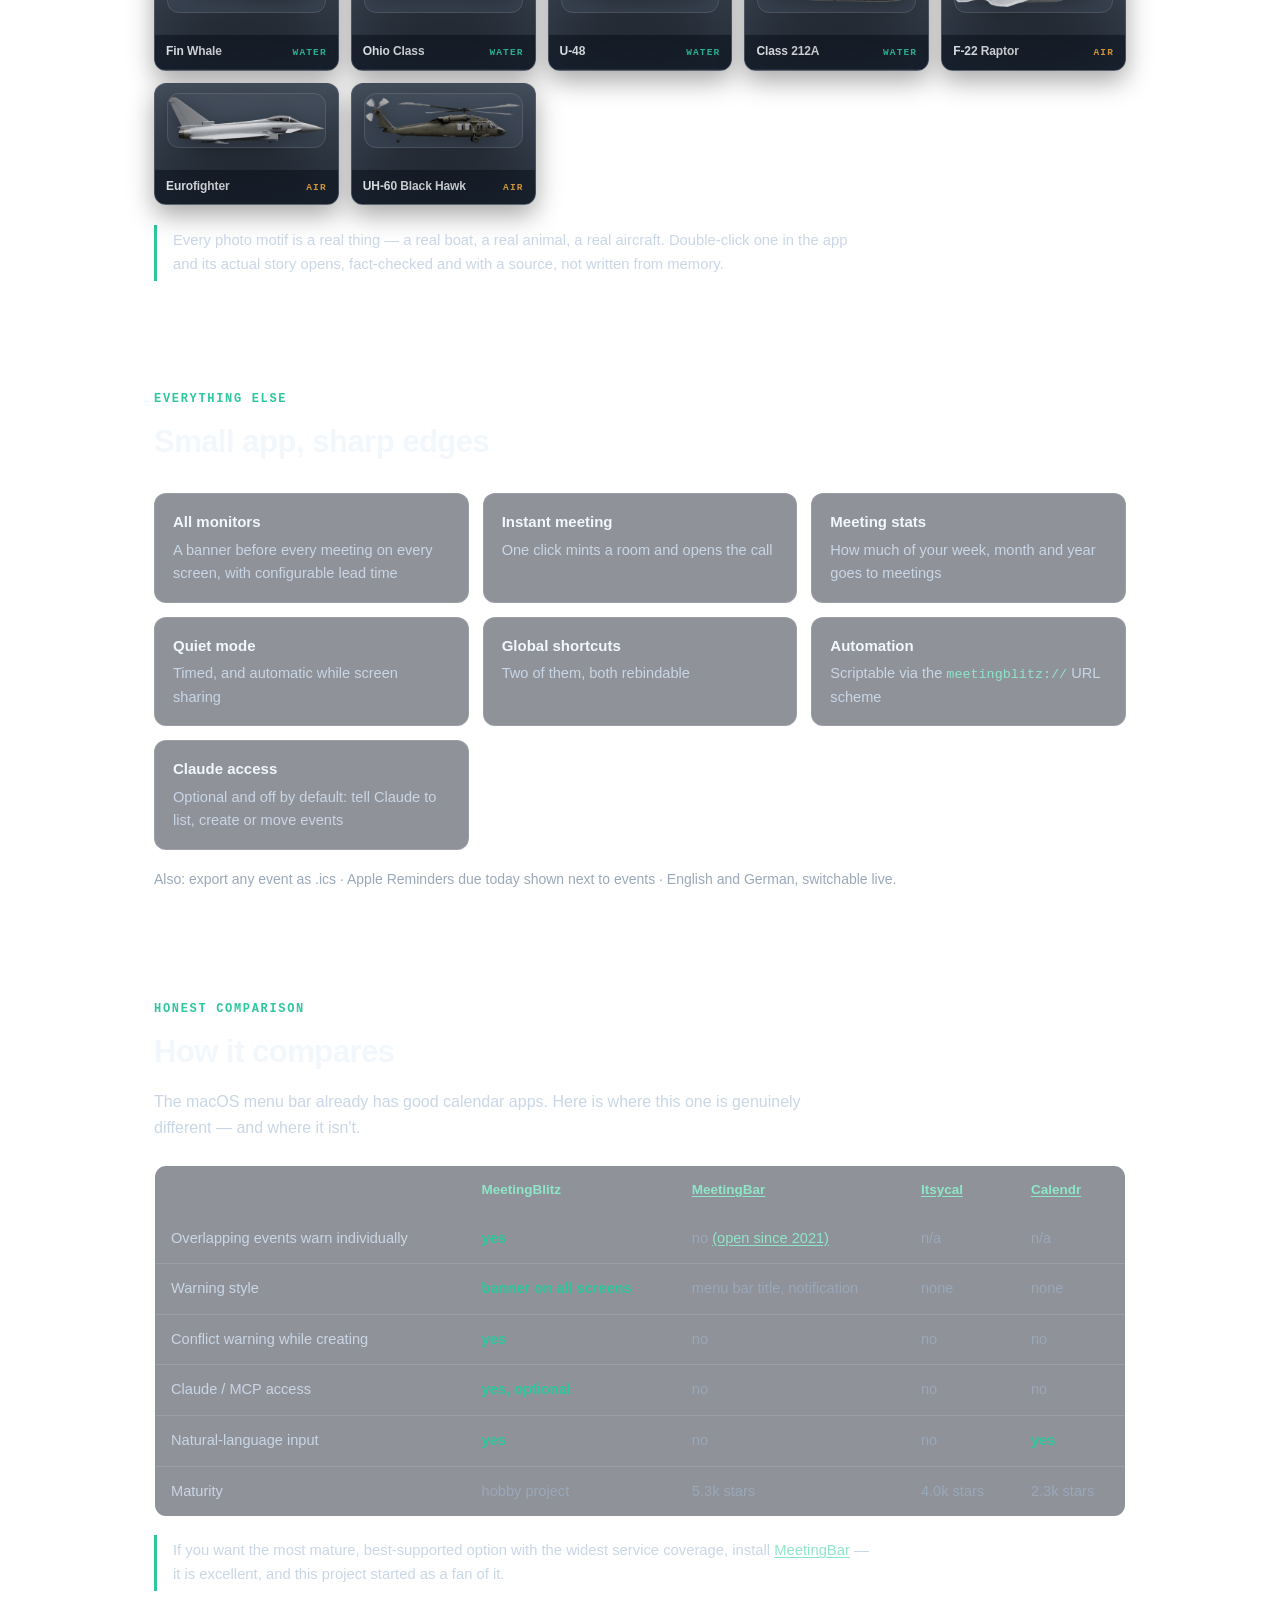
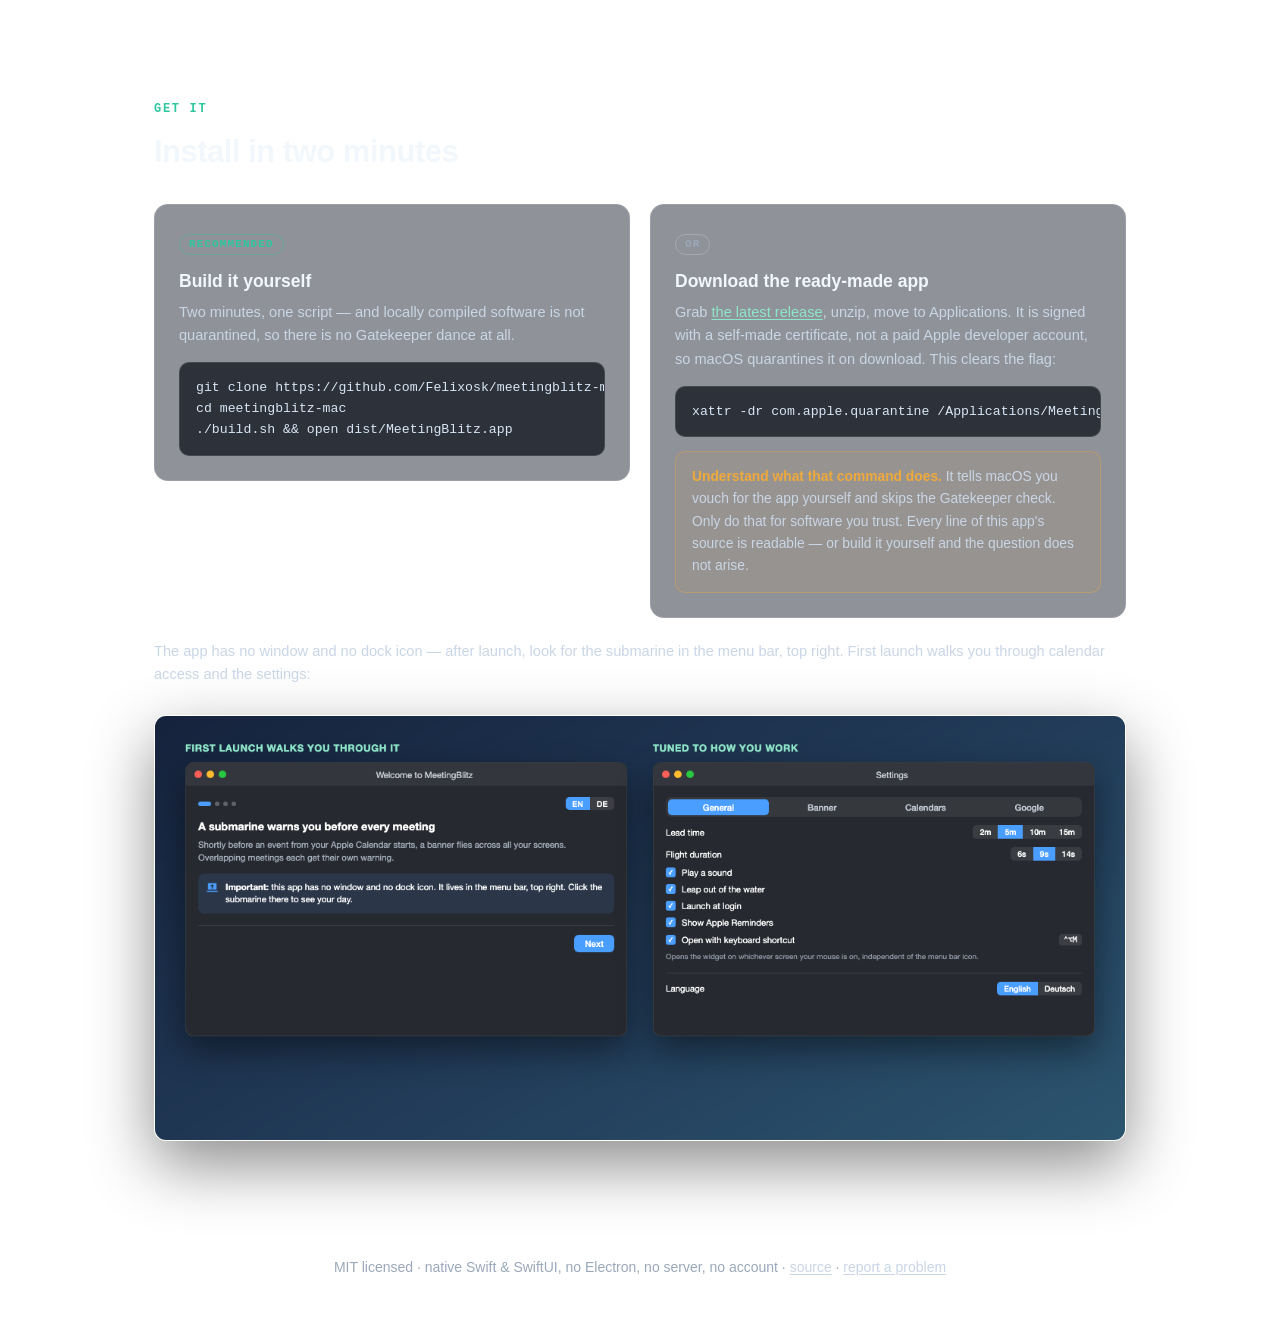
==== commit cc811c0e: "MeetingBlitz 1.7.0: update" ====
--- a/docs/index.html
+++ b/docs/index.html
@@ -527,6 +527,7 @@
       <li><b>Quiet mode</b>Timed, and automatic while screen sharing</li>
       <li><b>Global shortcuts</b>Two of them, both rebindable</li>
       <li><b>Automation</b>Scriptable via the <code>meetingblitz://</code> URL scheme</li>
+      <li><b>Claude access</b>Optional and off by default: tell Claude to list, create or move events</li>
     </ul>
     <p class="feat-more">
       Also: export any event as .ics · Apple Reminders due today shown next to
@@ -572,6 +573,13 @@
           <tr>
             <th scope="row">Conflict warning while creating</th>
             <td class="yes">yes</td>
+            <td class="no">no</td>
+            <td class="no">no</td>
+            <td class="no">no</td>
+          </tr>
+          <tr>
+            <th scope="row">Claude / MCP access</th>
+            <td class="yes">yes, optional</td>
             <td class="no">no</td>
             <td class="no">no</td>
             <td class="no">no</td>
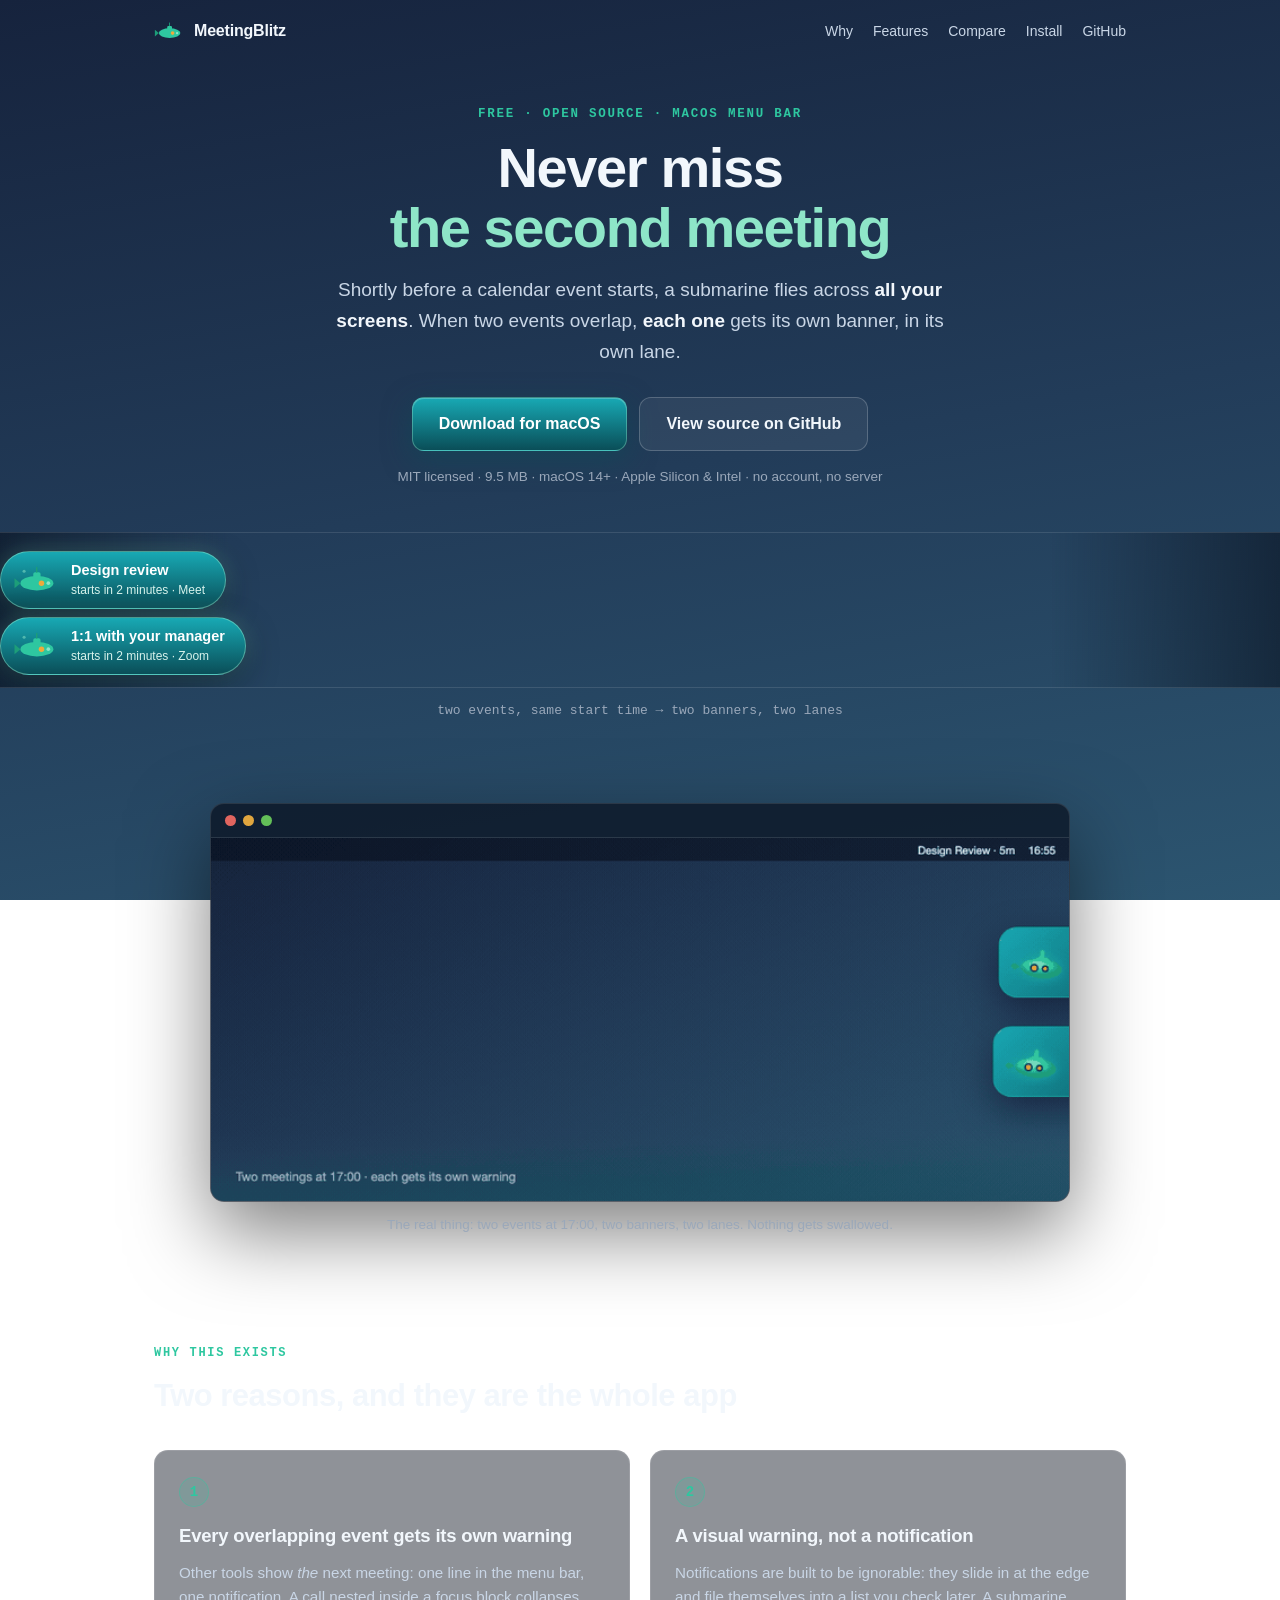
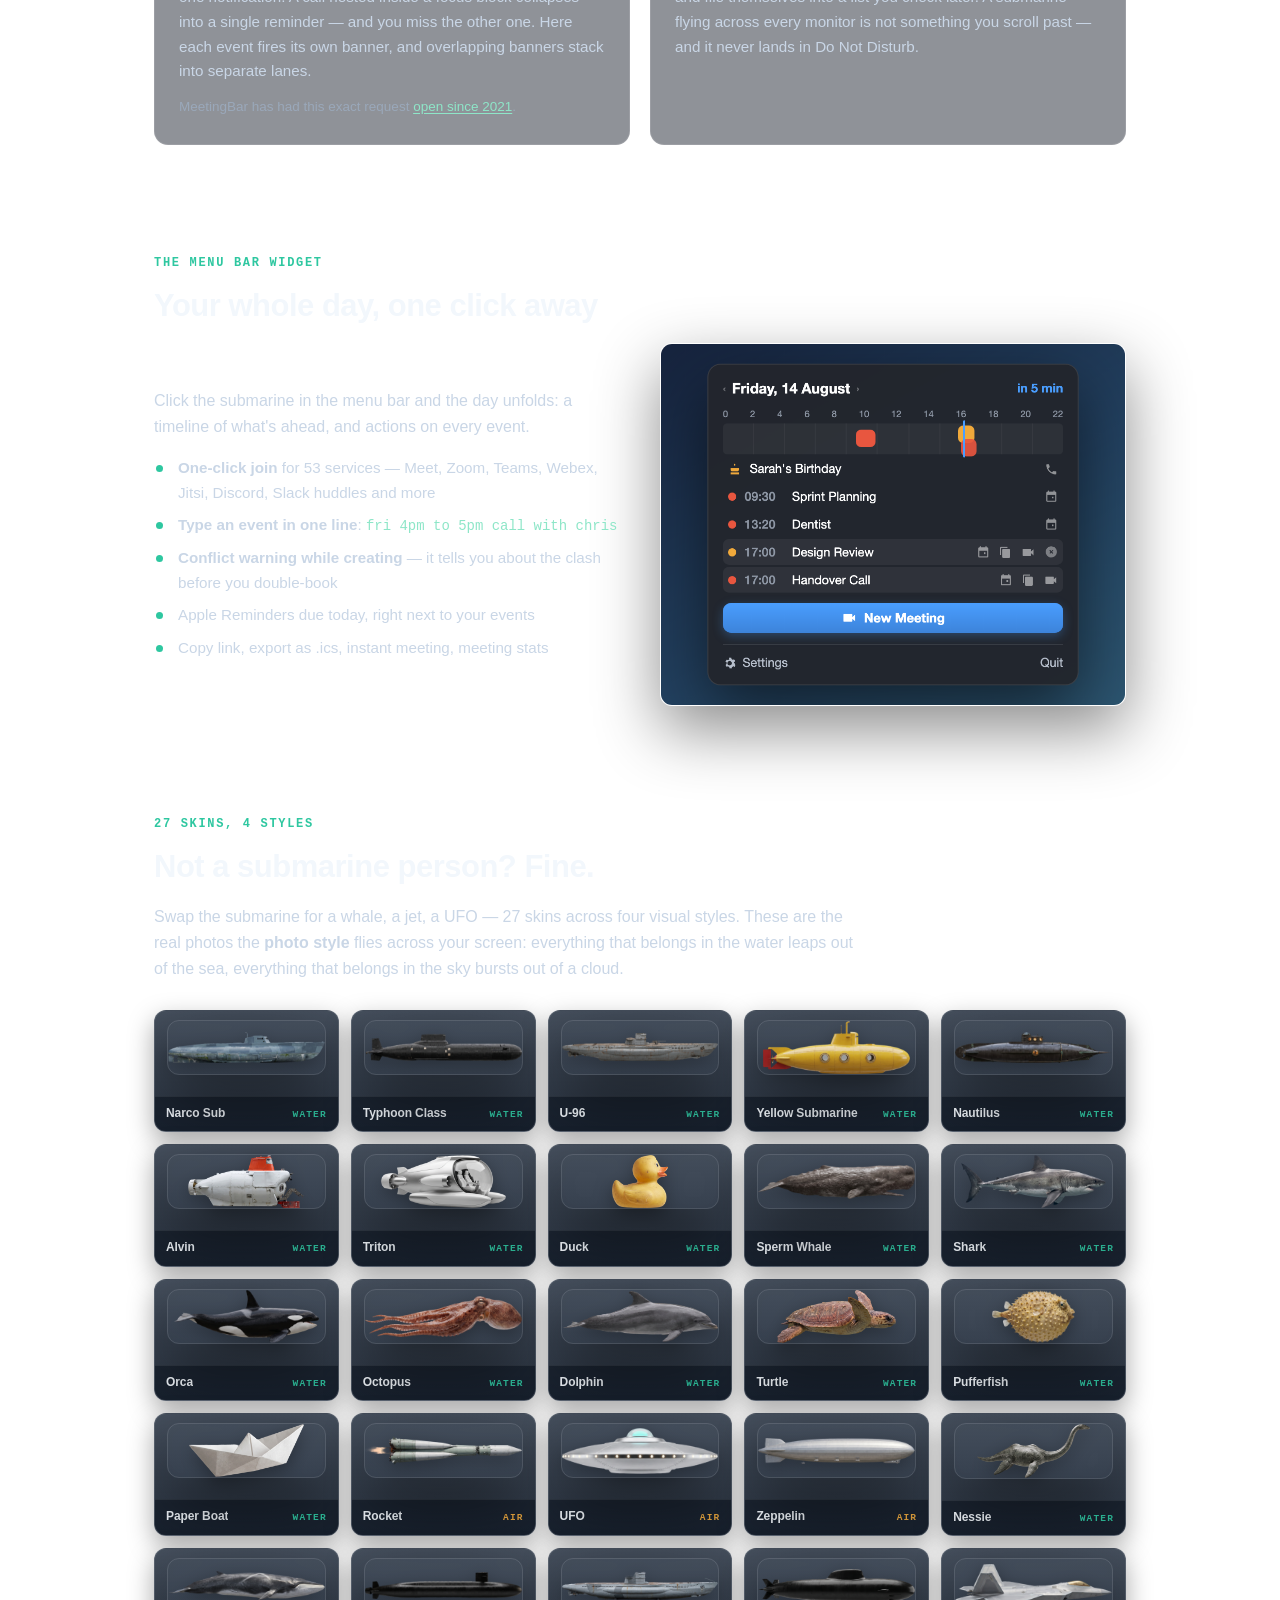
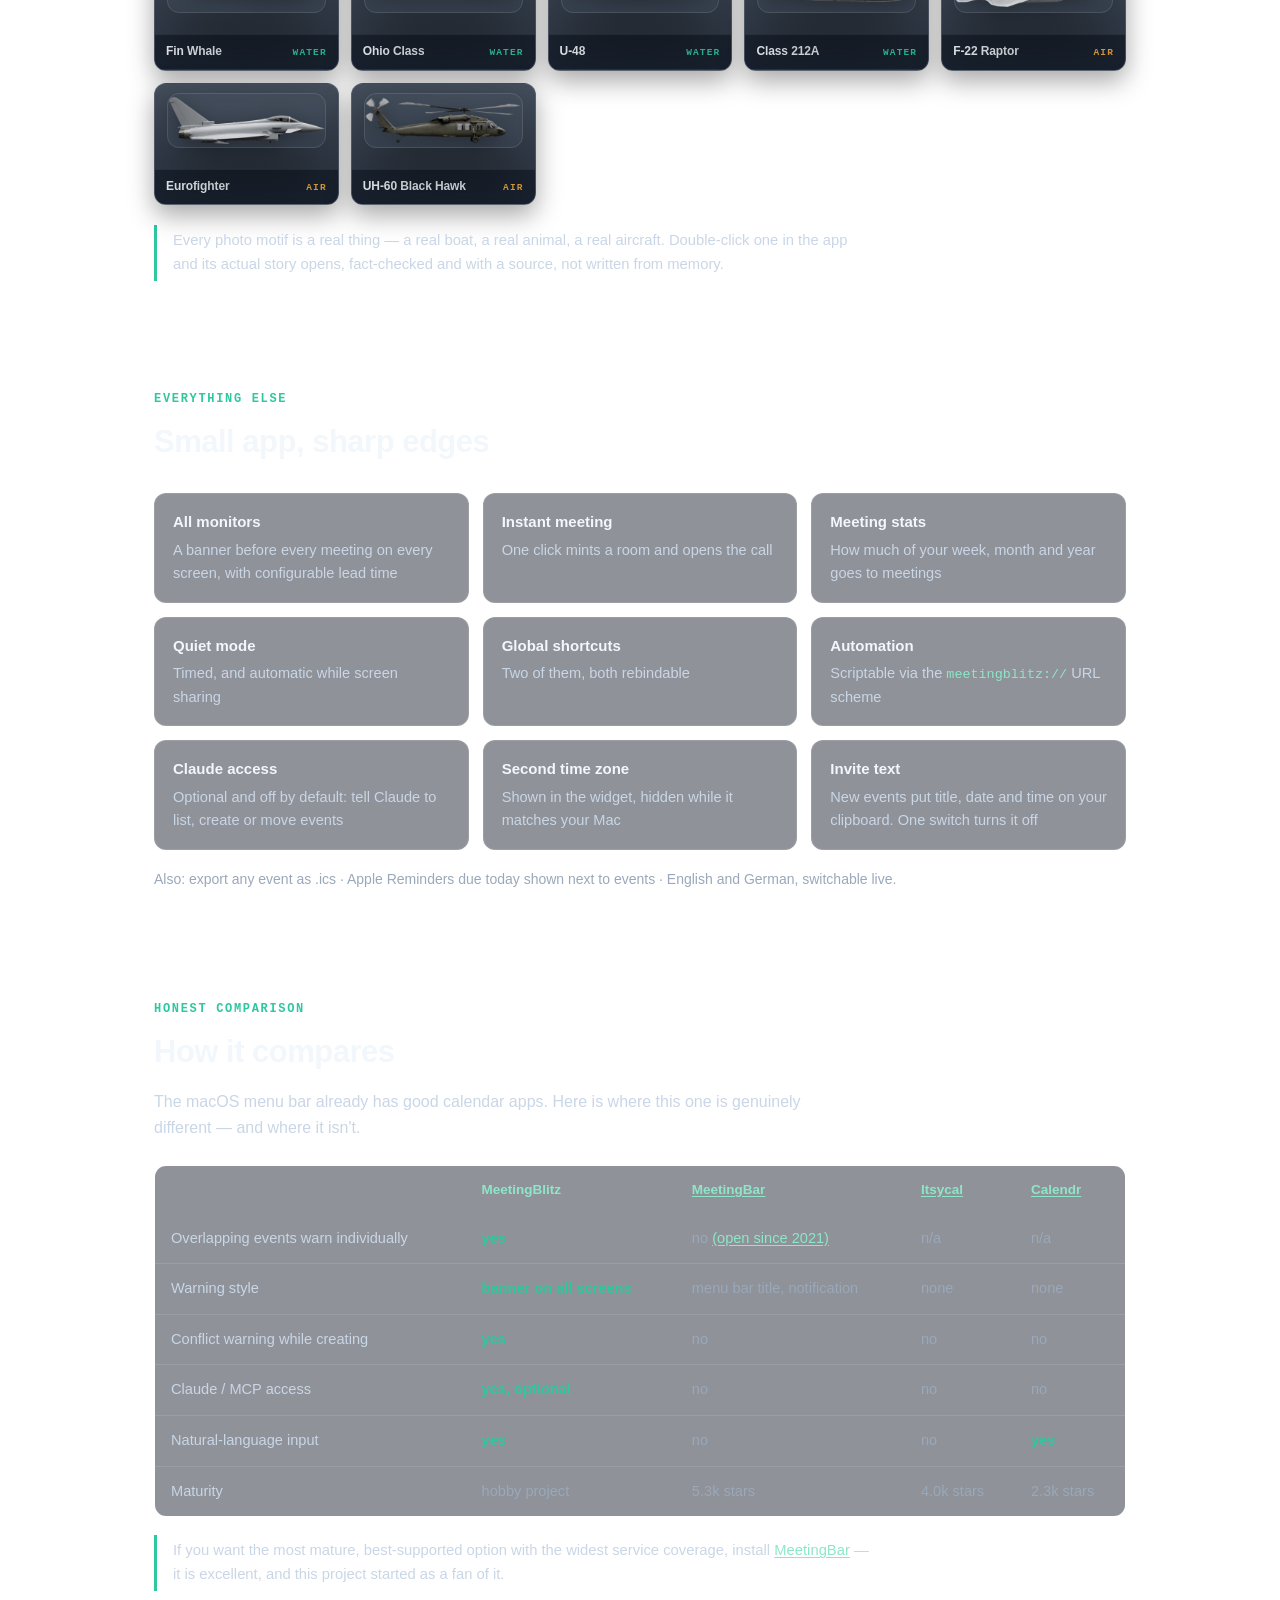
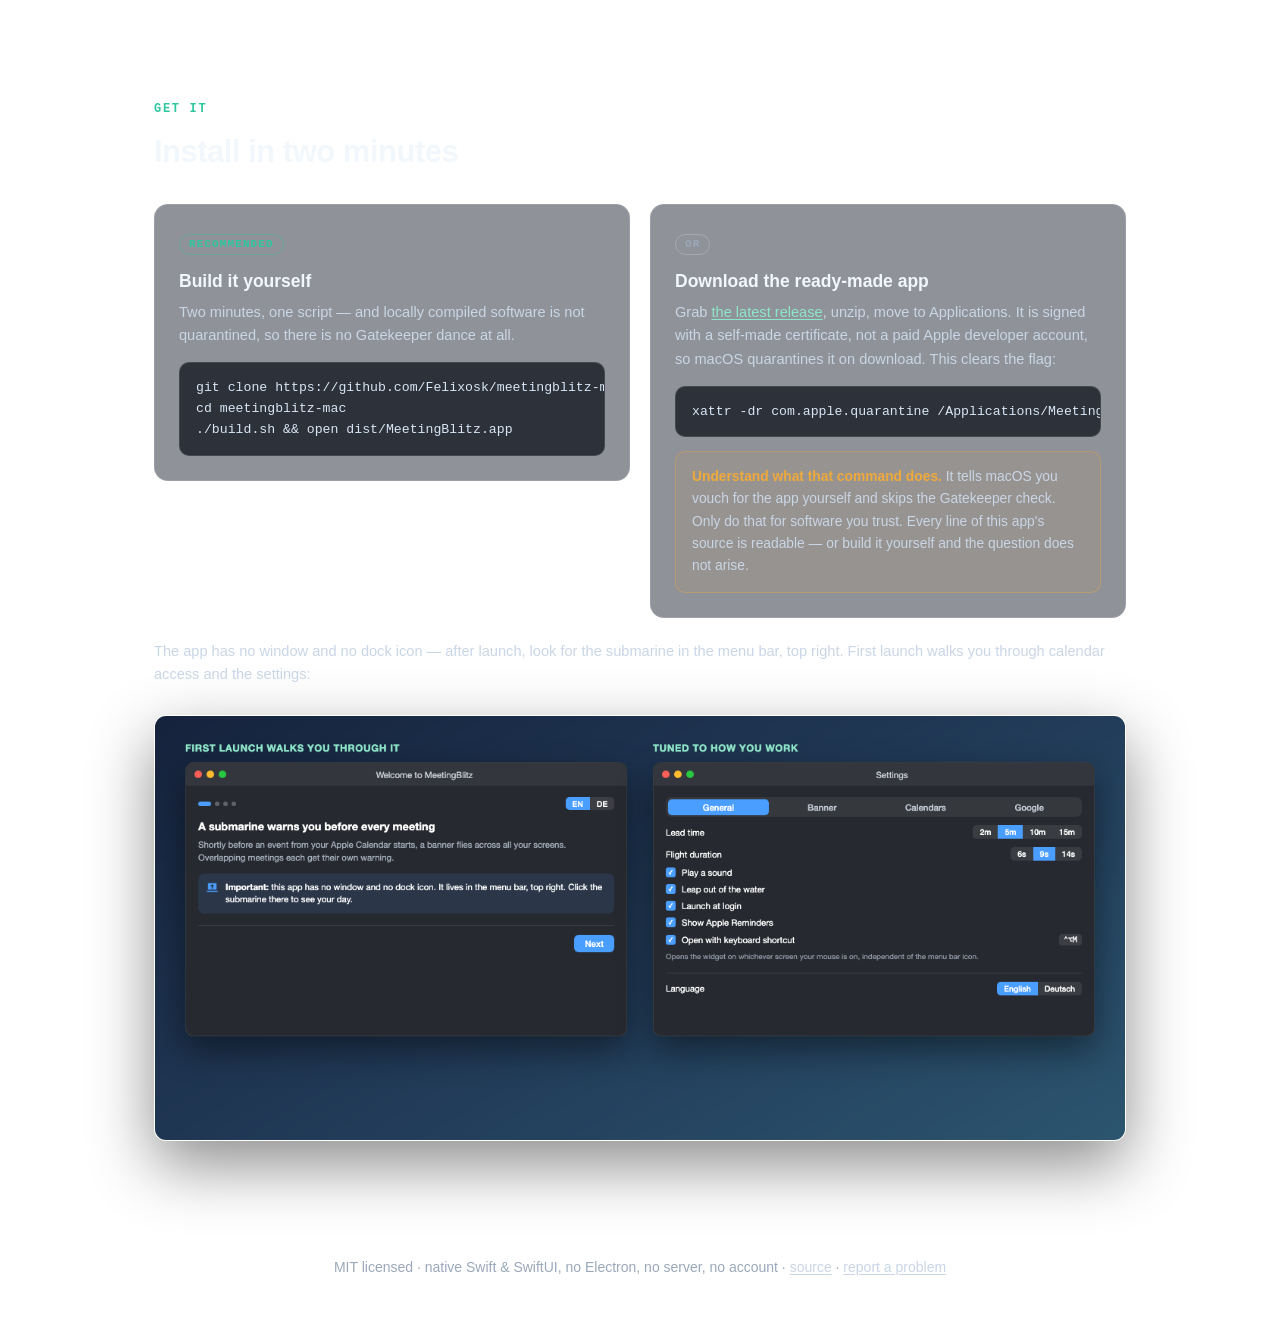
==== commit 7e7d09f7: "MeetingBlitz 1.7.0: update" ====
--- a/docs/index.html
+++ b/docs/index.html
@@ -528,6 +528,8 @@
       <li><b>Global shortcuts</b>Two of them, both rebindable</li>
       <li><b>Automation</b>Scriptable via the <code>meetingblitz://</code> URL scheme</li>
       <li><b>Claude access</b>Optional and off by default: tell Claude to list, create or move events</li>
+      <li><b>Second time zone</b>Shown in the widget, hidden while it matches your Mac</li>
+      <li><b>Invite text</b>New events put title, date and time on your clipboard. One switch turns it off</li>
     </ul>
     <p class="feat-more">
       Also: export any event as .ics · Apple Reminders due today shown next to
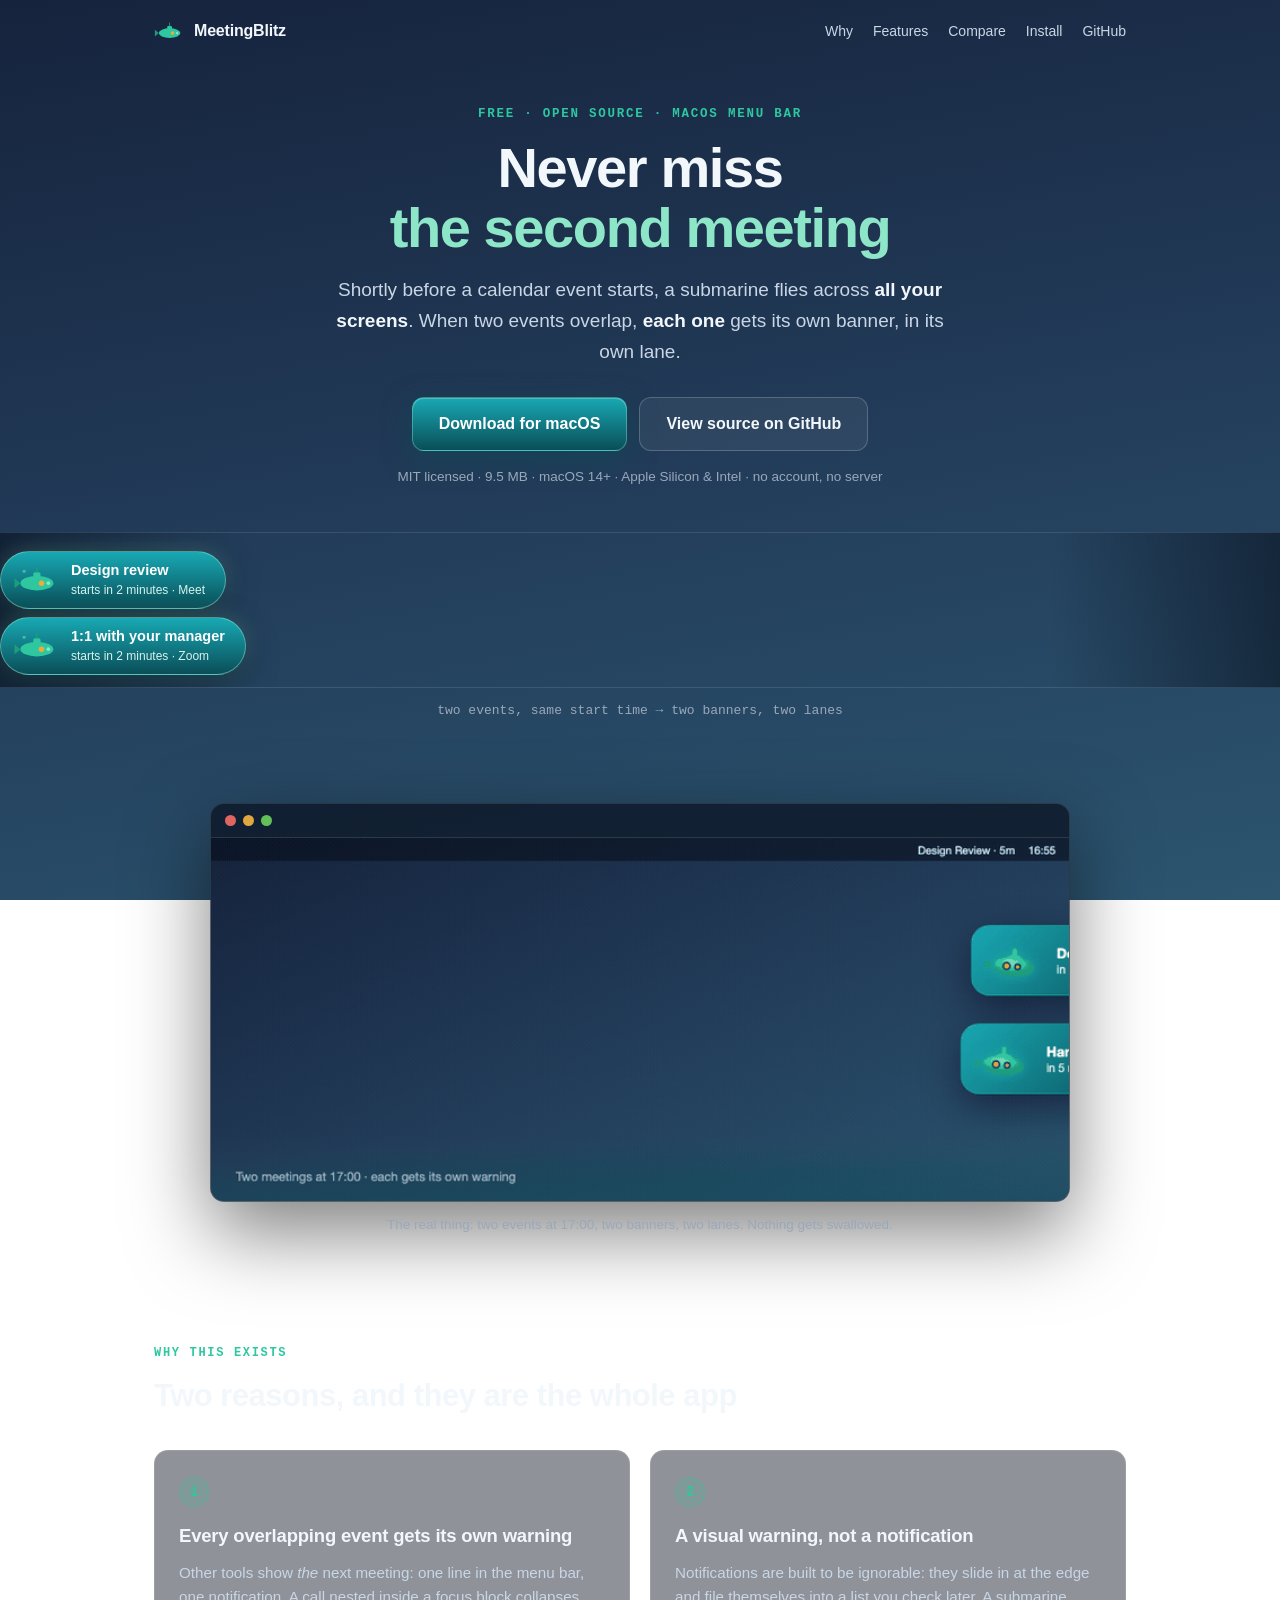
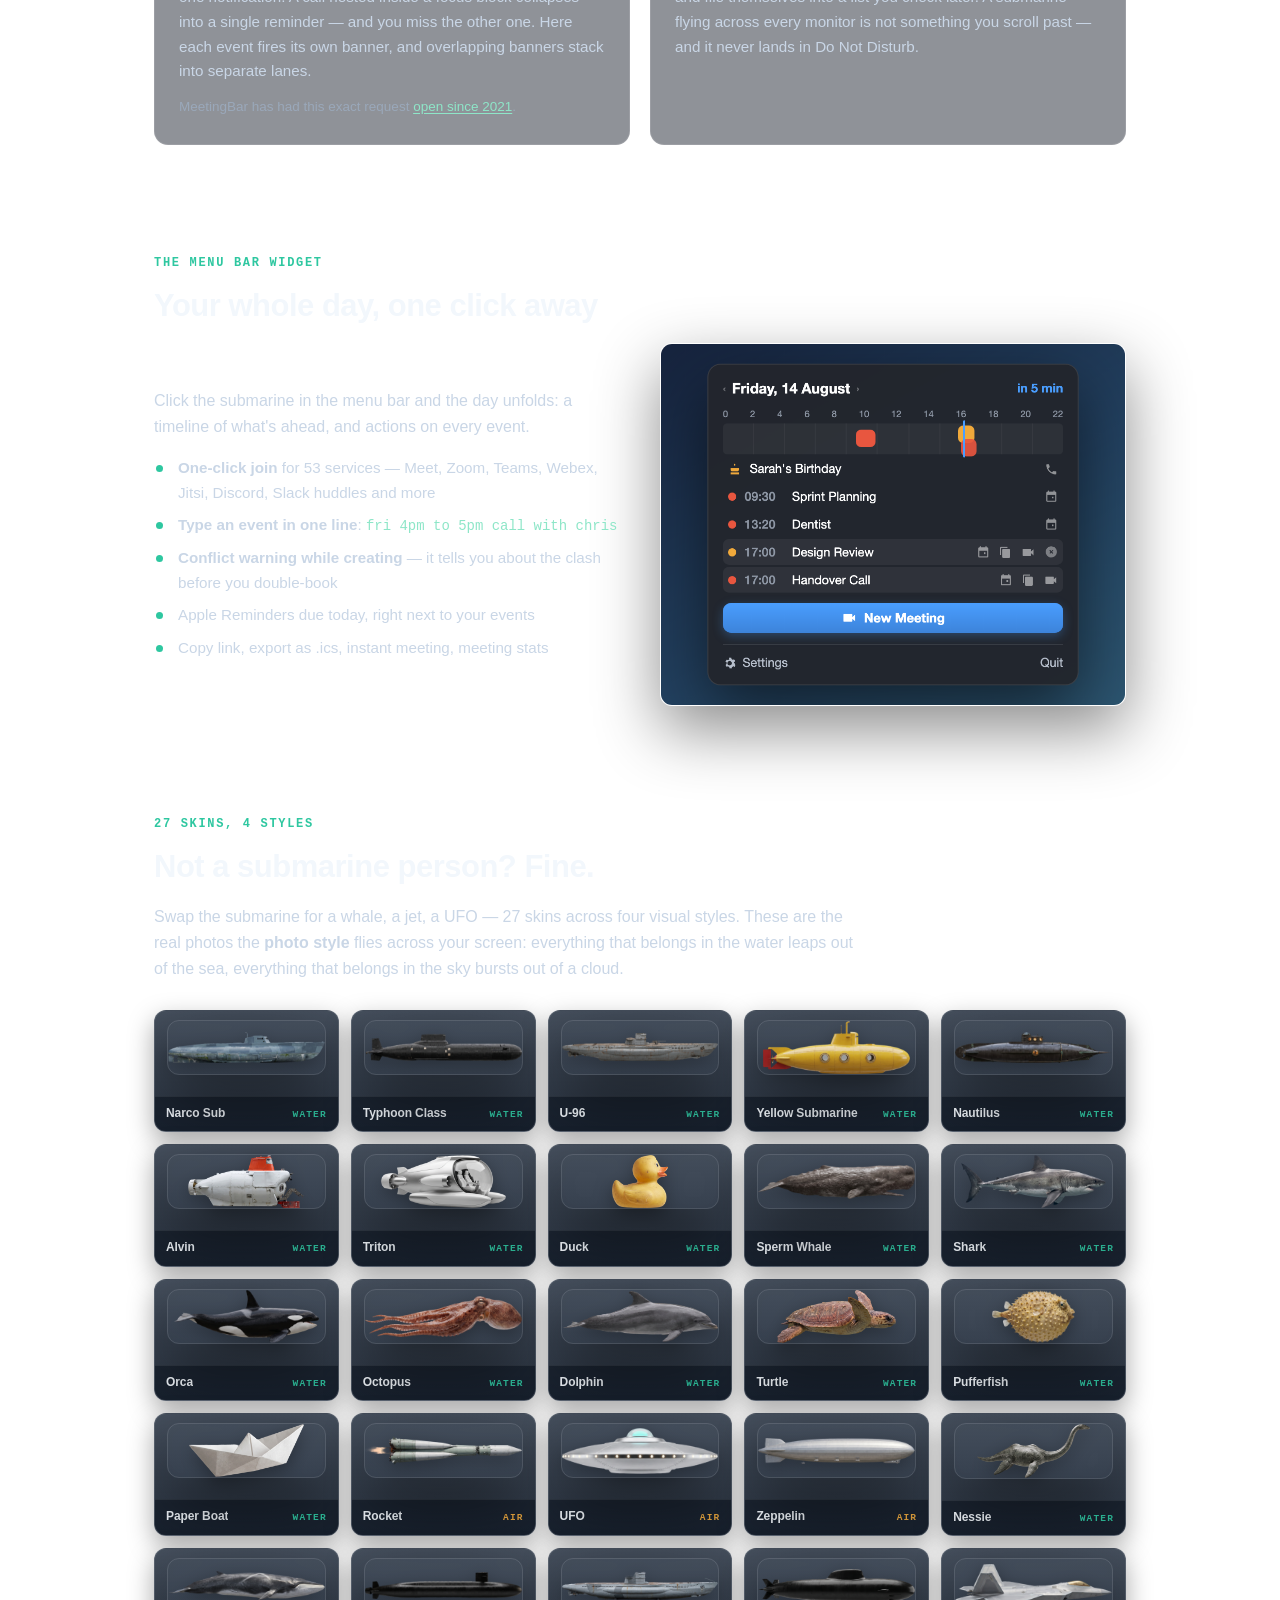
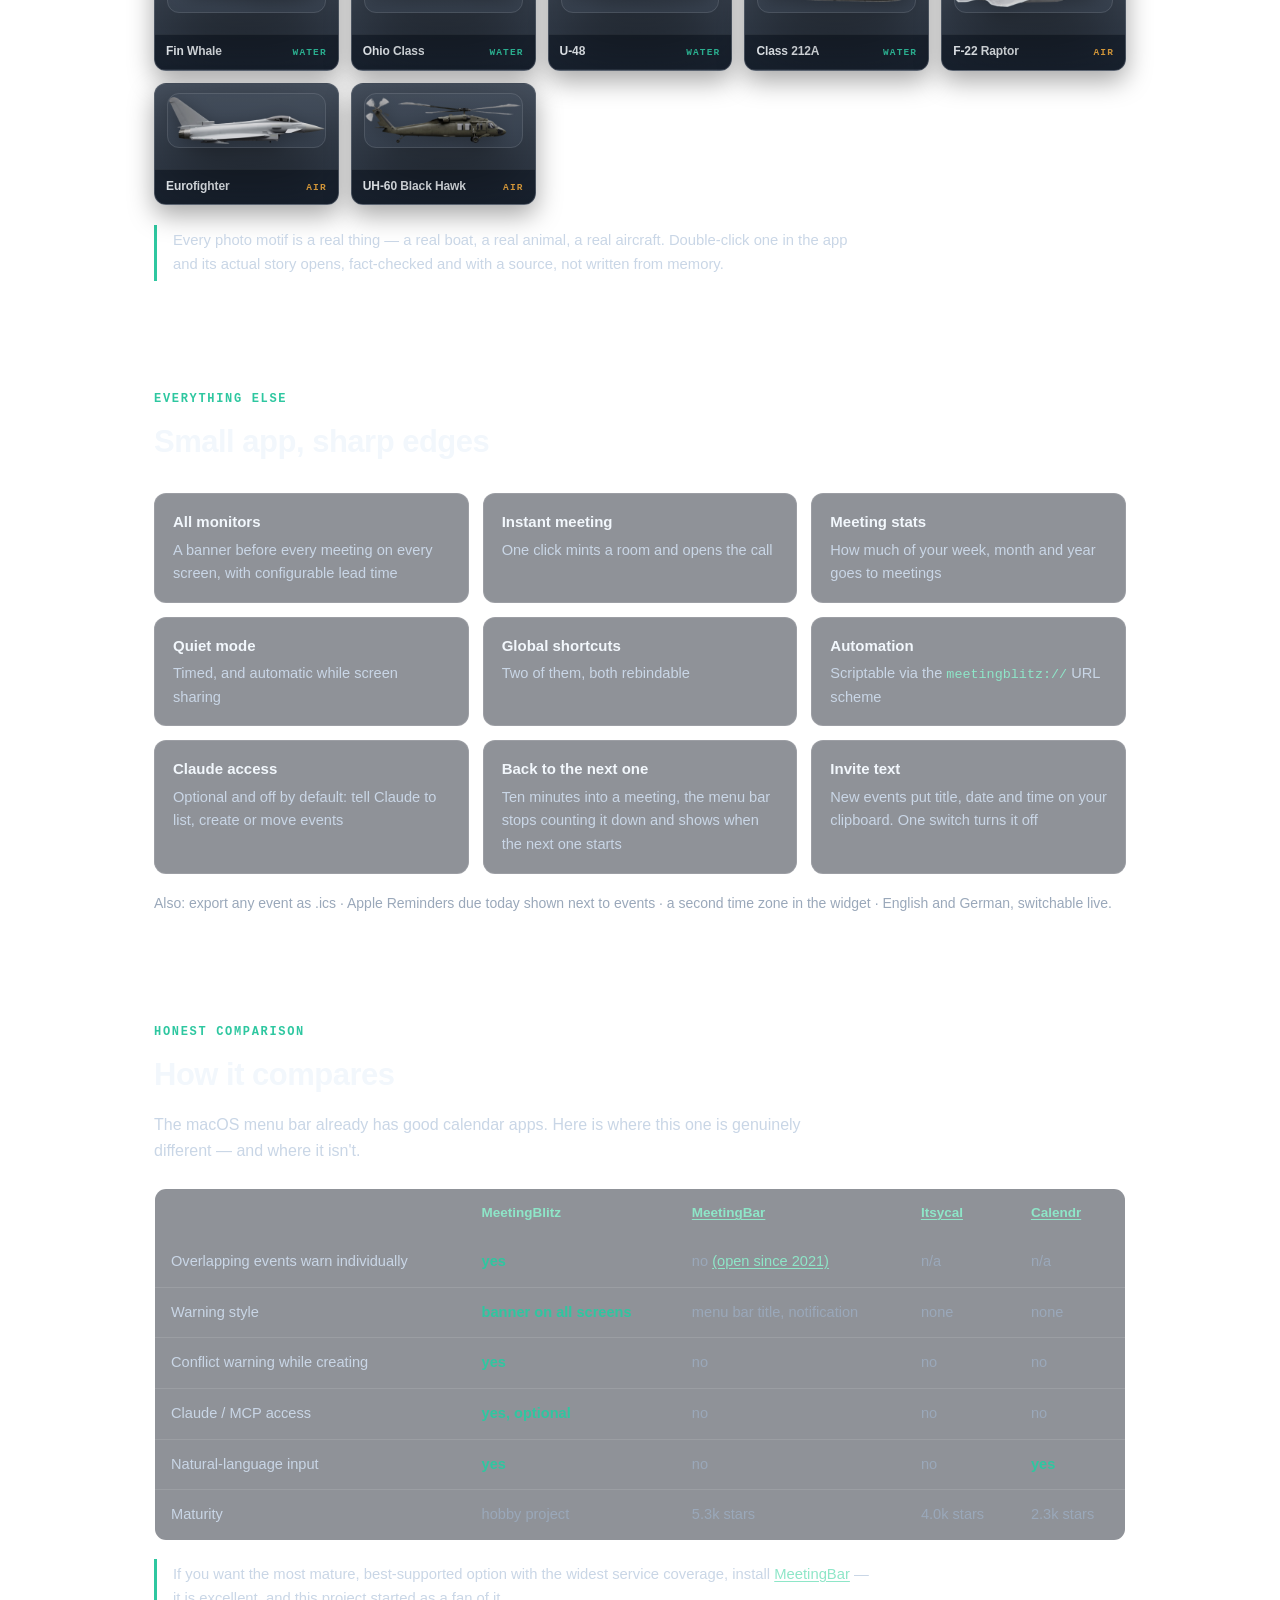
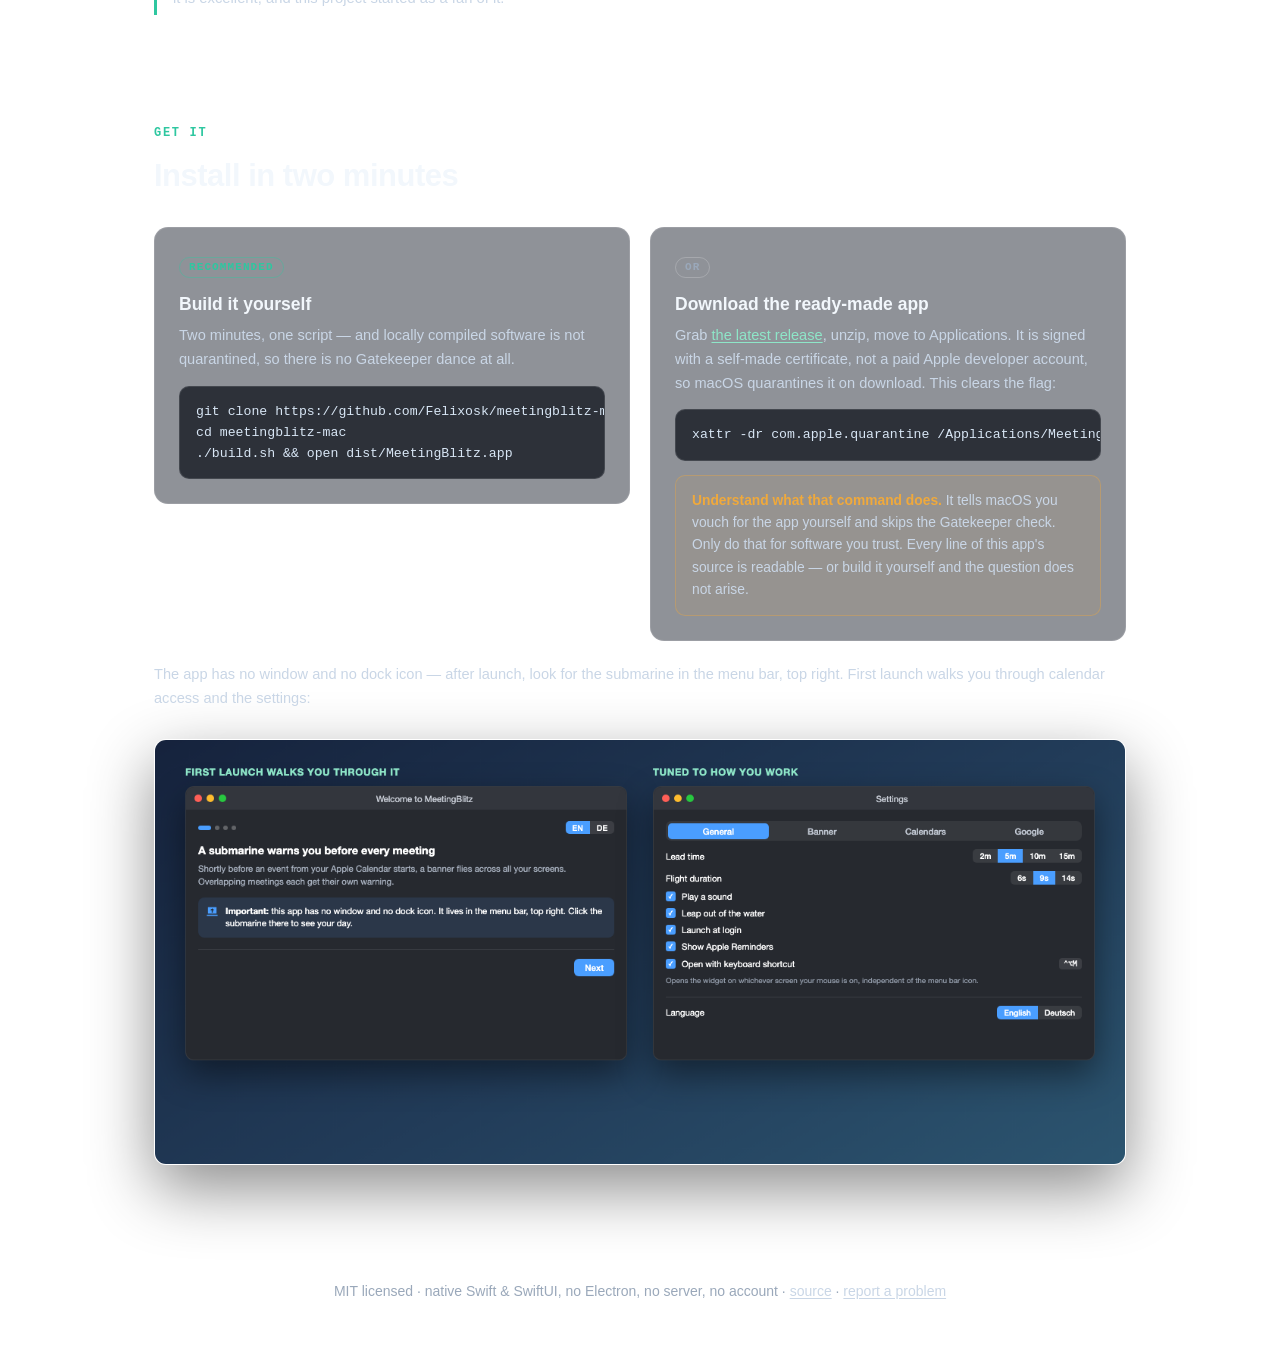
==== commit b8a1049d: "MeetingBlitz 1.7.0: menu bar moves on to the next meeting Once a meeting has run for the chosen numb" ====
--- a/docs/index.html
+++ b/docs/index.html
@@ -528,12 +528,13 @@
       <li><b>Global shortcuts</b>Two of them, both rebindable</li>
       <li><b>Automation</b>Scriptable via the <code>meetingblitz://</code> URL scheme</li>
       <li><b>Claude access</b>Optional and off by default: tell Claude to list, create or move events</li>
-      <li><b>Second time zone</b>Shown in the widget, hidden while it matches your Mac</li>
+      <li><b>Back to the next one</b>Ten minutes into a meeting, the menu bar stops counting it down and shows when the next one starts</li>
       <li><b>Invite text</b>New events put title, date and time on your clipboard. One switch turns it off</li>
     </ul>
     <p class="feat-more">
       Also: export any event as .ics · Apple Reminders due today shown next to
-      events · English and German, switchable live.
+      events · a second time zone in the widget · English and German,
+      switchable live.
     </p>
   </div>
 </section>
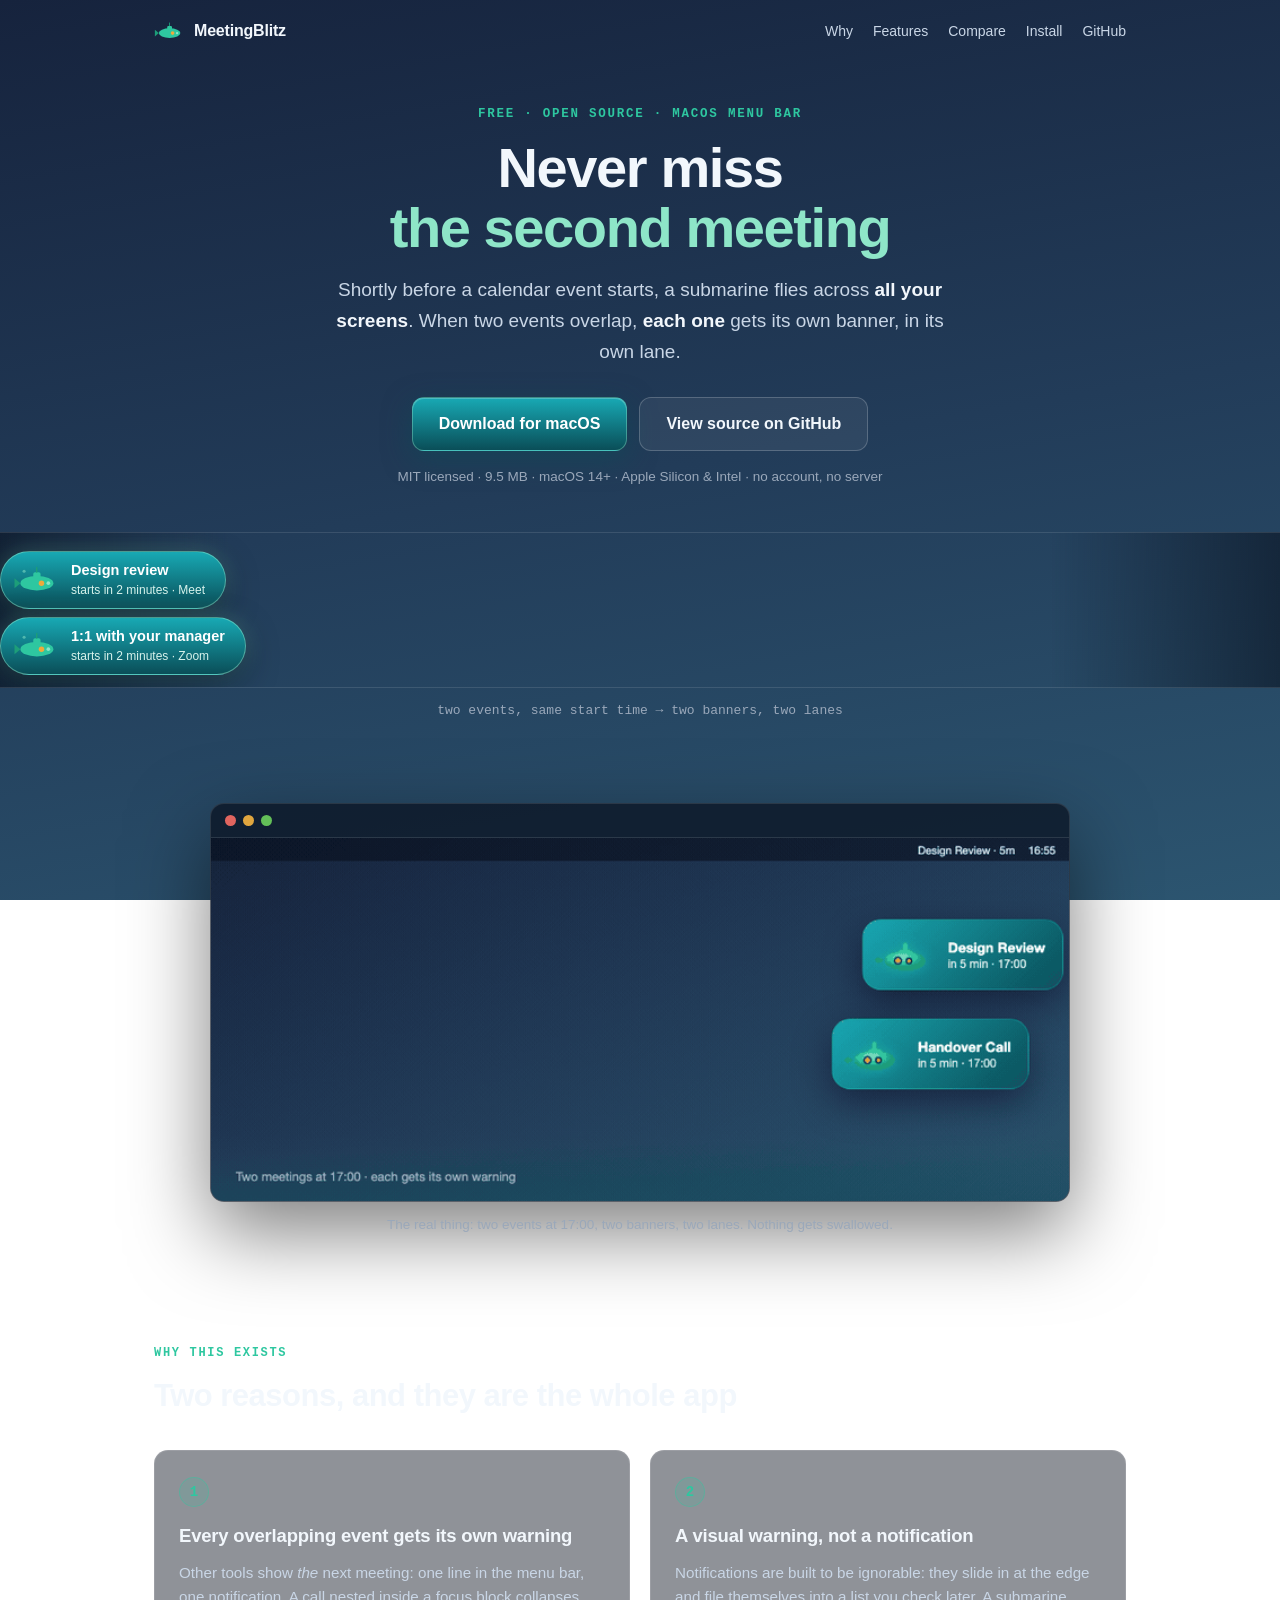
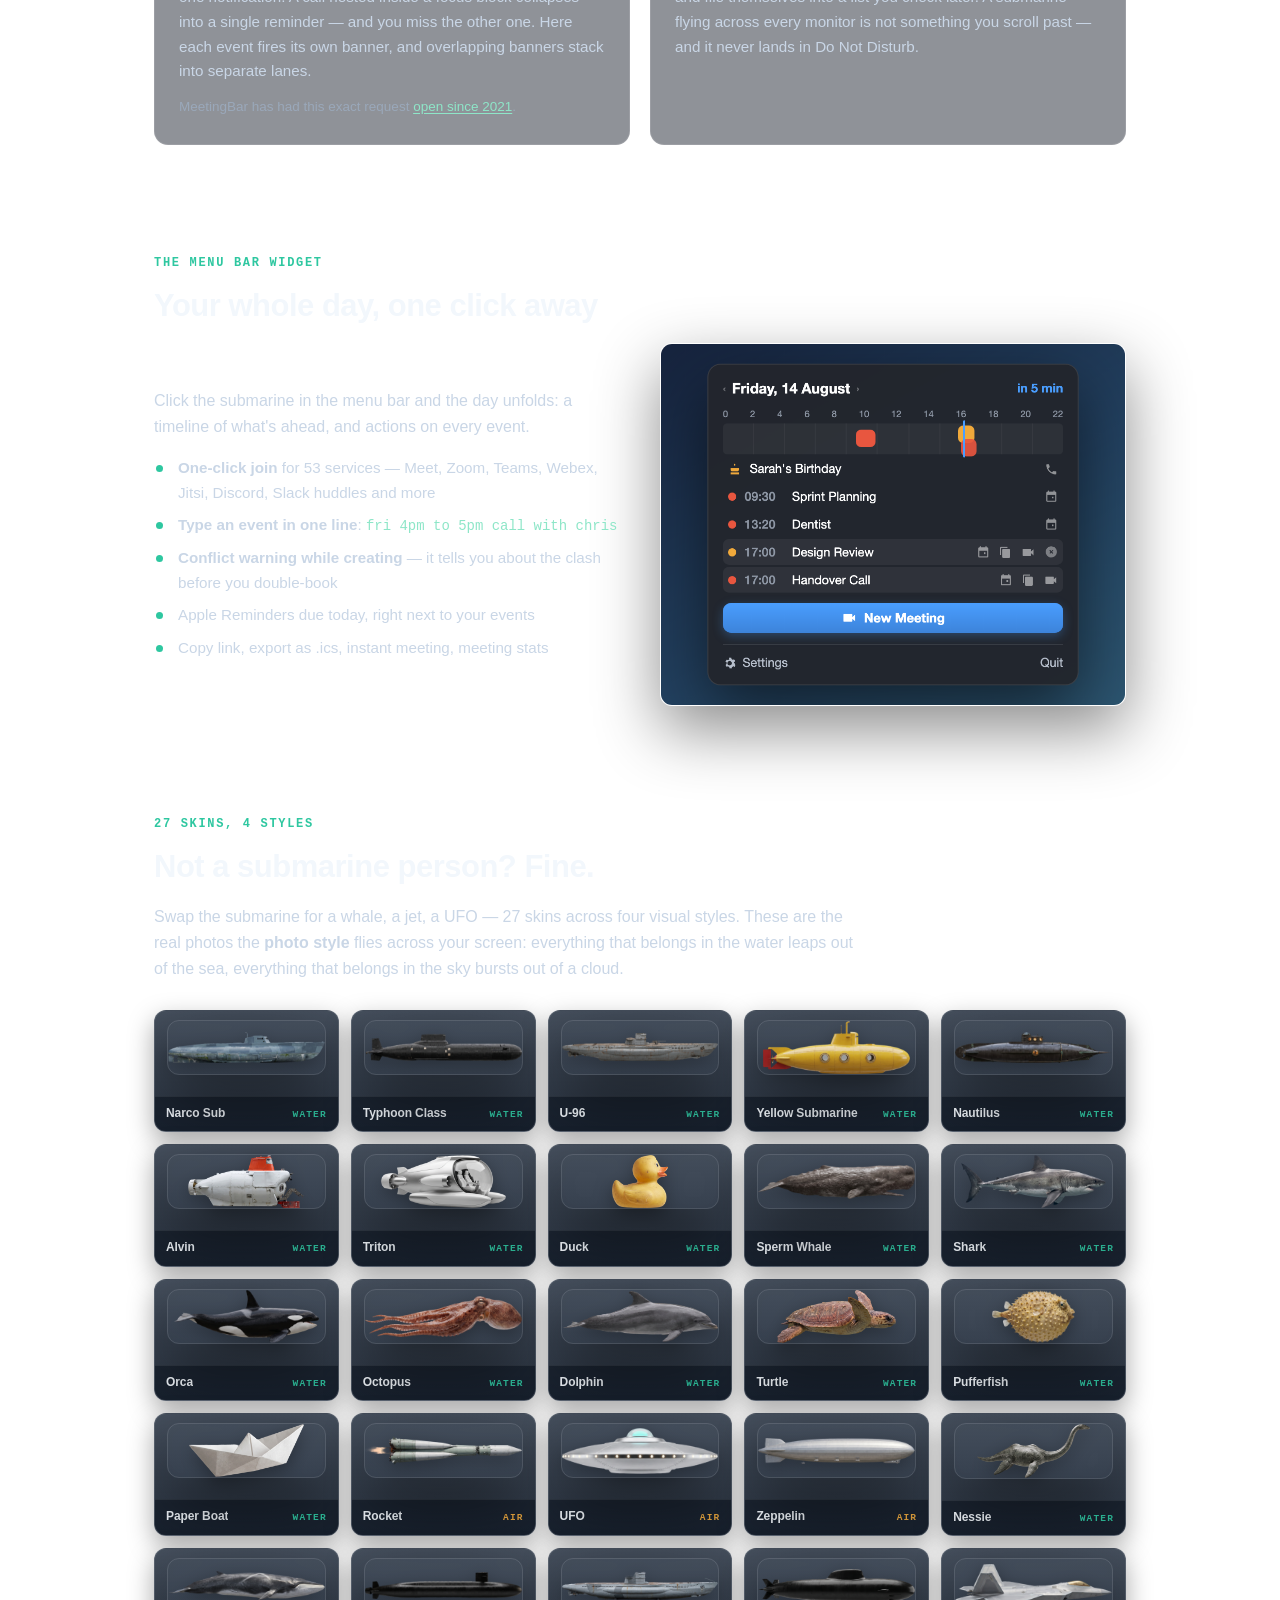
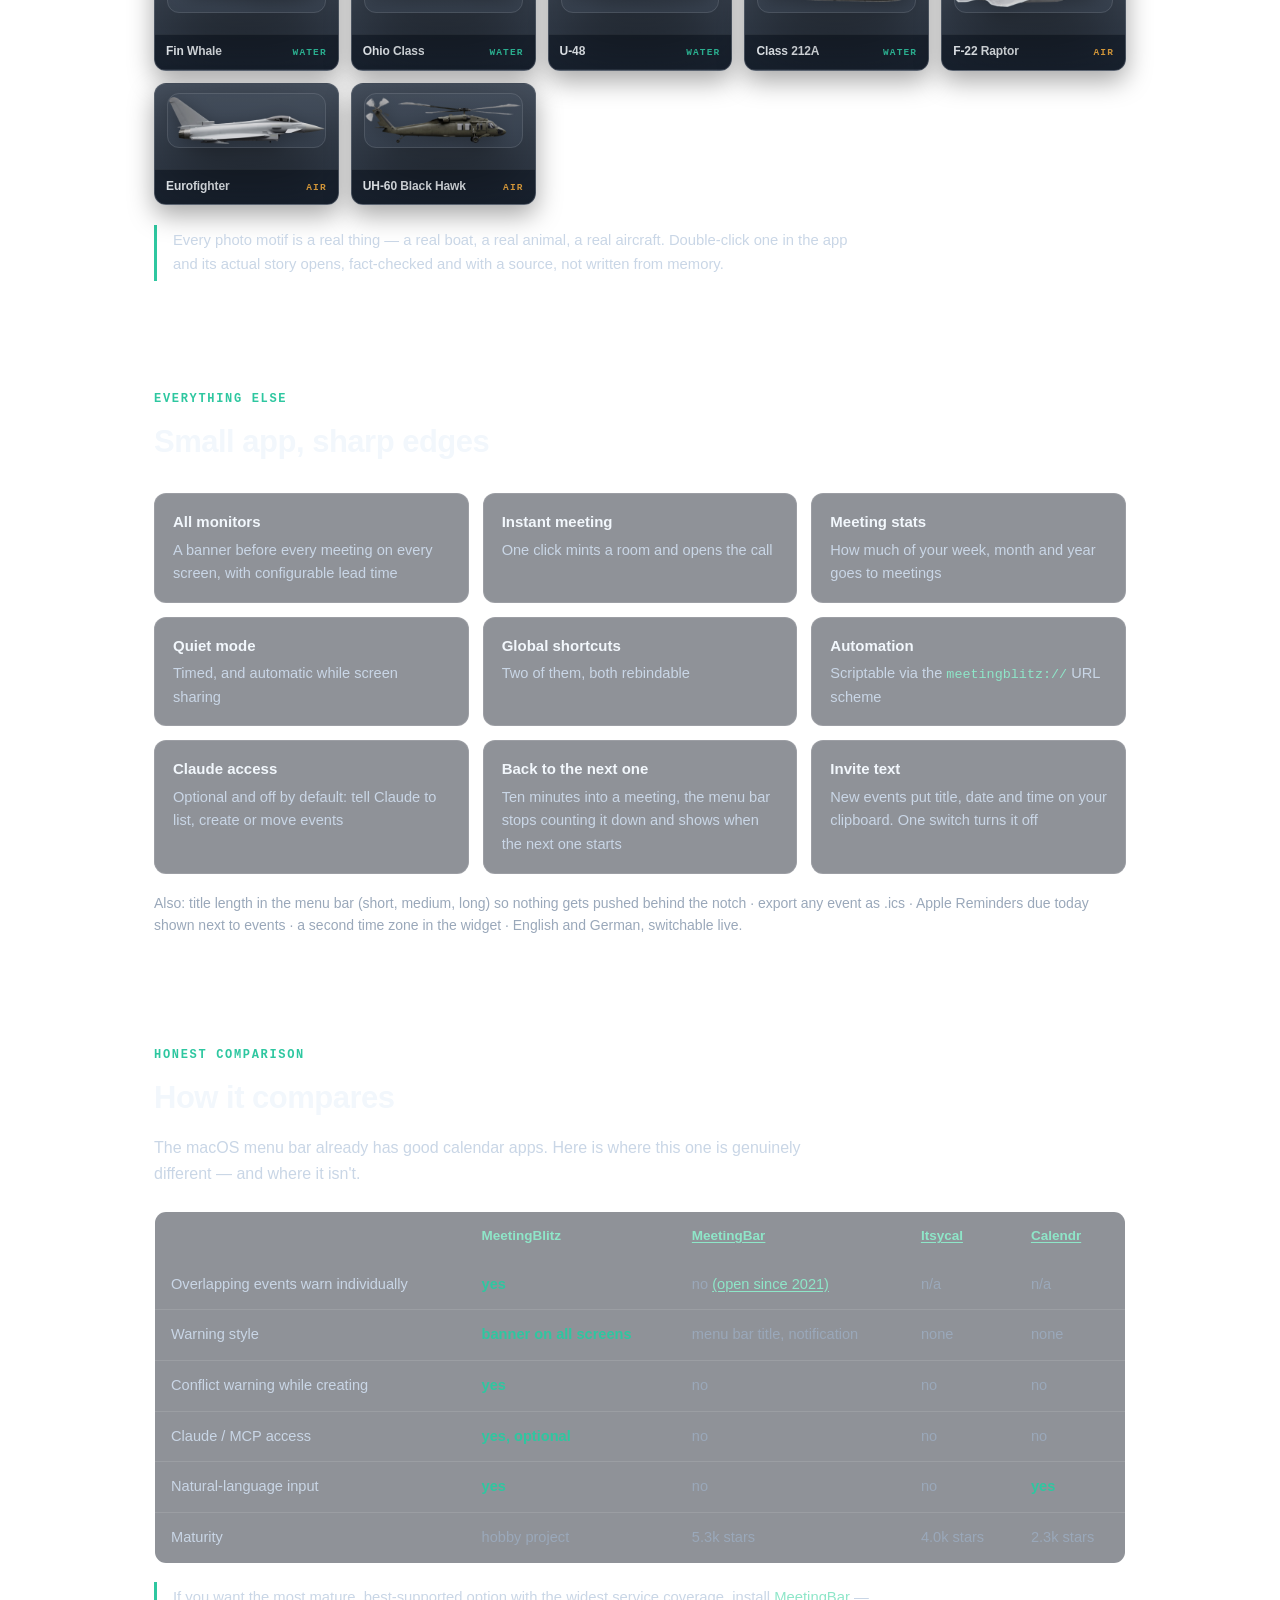
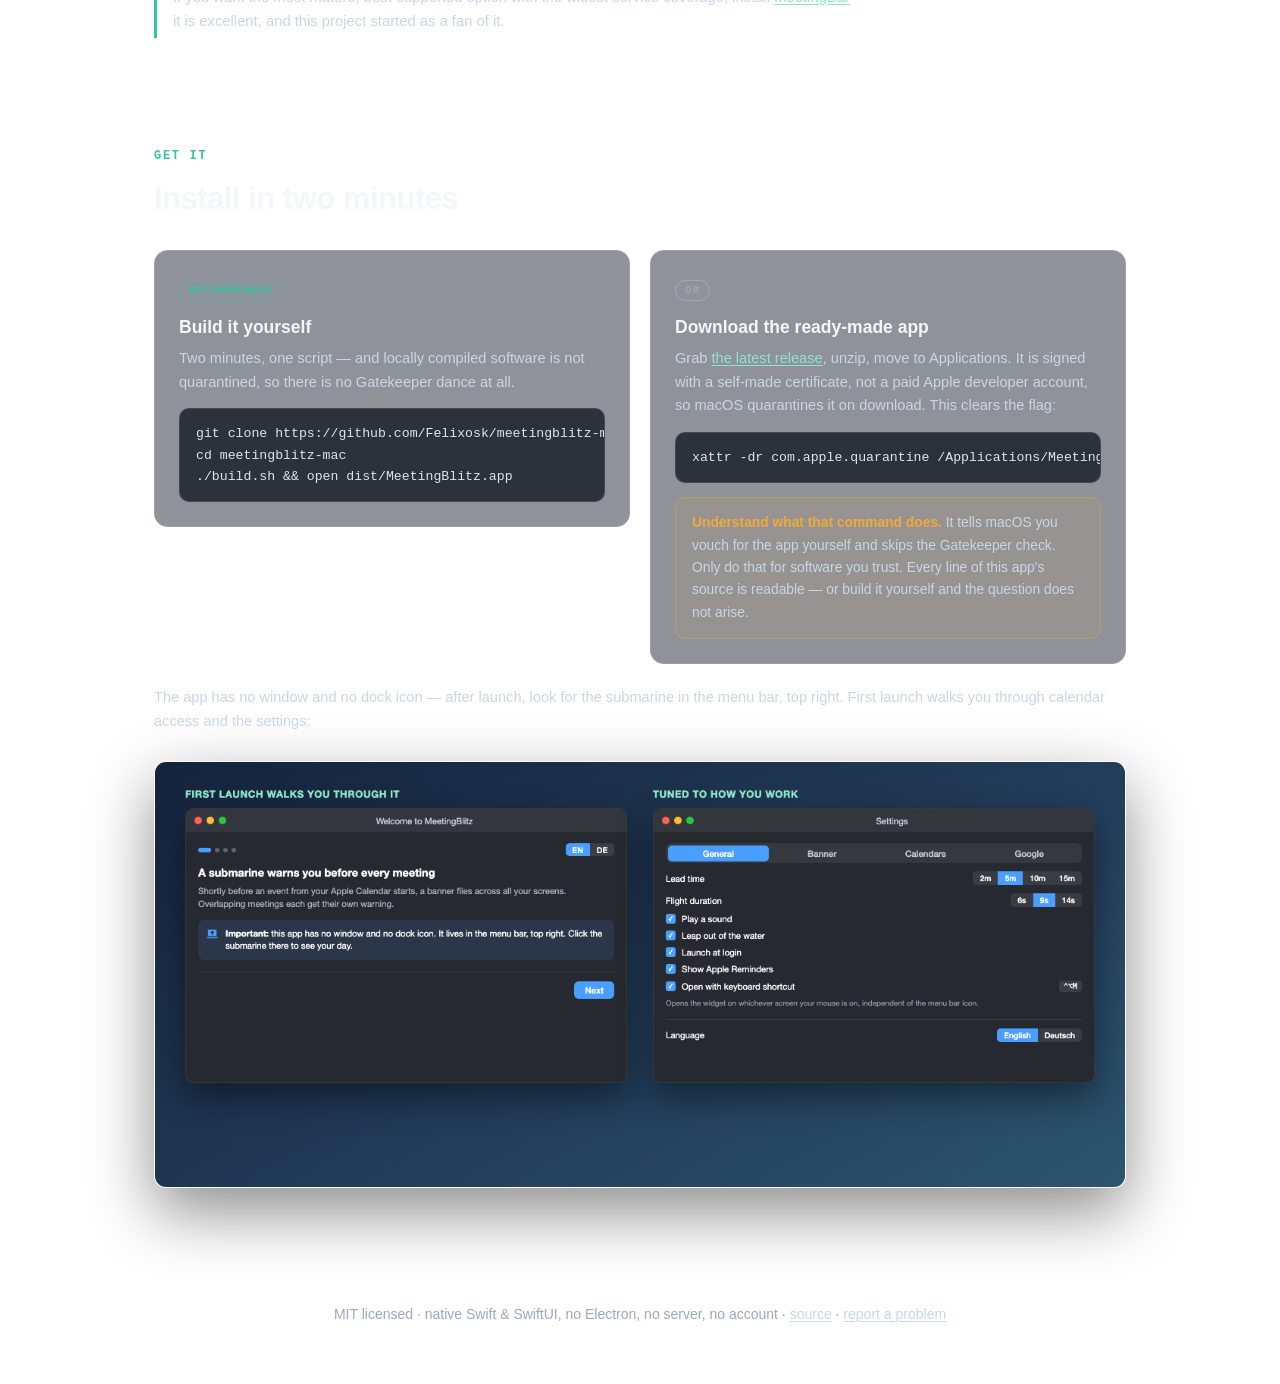
==== commit 3e5f0cfb: "MeetingBlitz 1.7.2: update" ====
--- a/docs/index.html
+++ b/docs/index.html
@@ -532,7 +532,8 @@
       <li><b>Invite text</b>New events put title, date and time on your clipboard. One switch turns it off</li>
     </ul>
     <p class="feat-more">
-      Also: export any event as .ics · Apple Reminders due today shown next to
+      Also: title length in the menu bar (short, medium, long) so nothing
+      gets pushed behind the notch · export any event as .ics · Apple Reminders due today shown next to
       events · a second time zone in the widget · English and German,
       switchable live.
     </p>
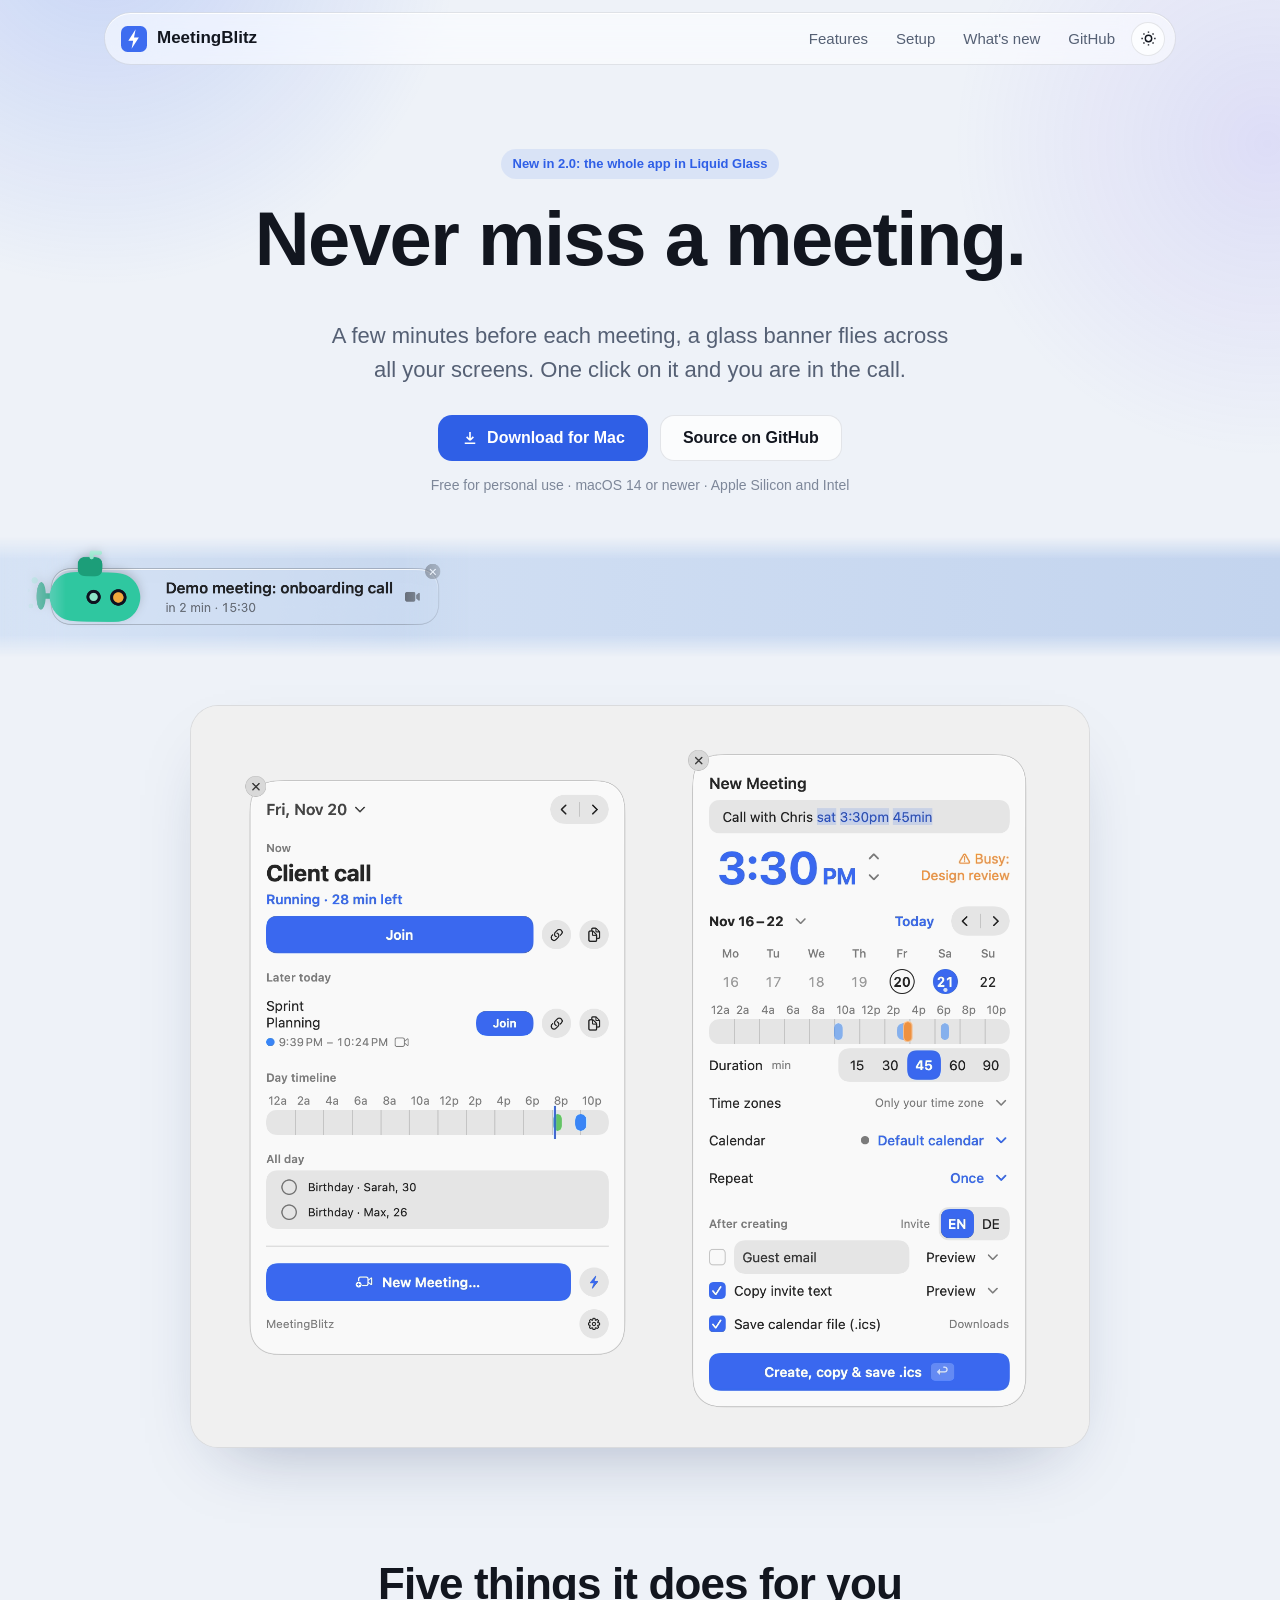
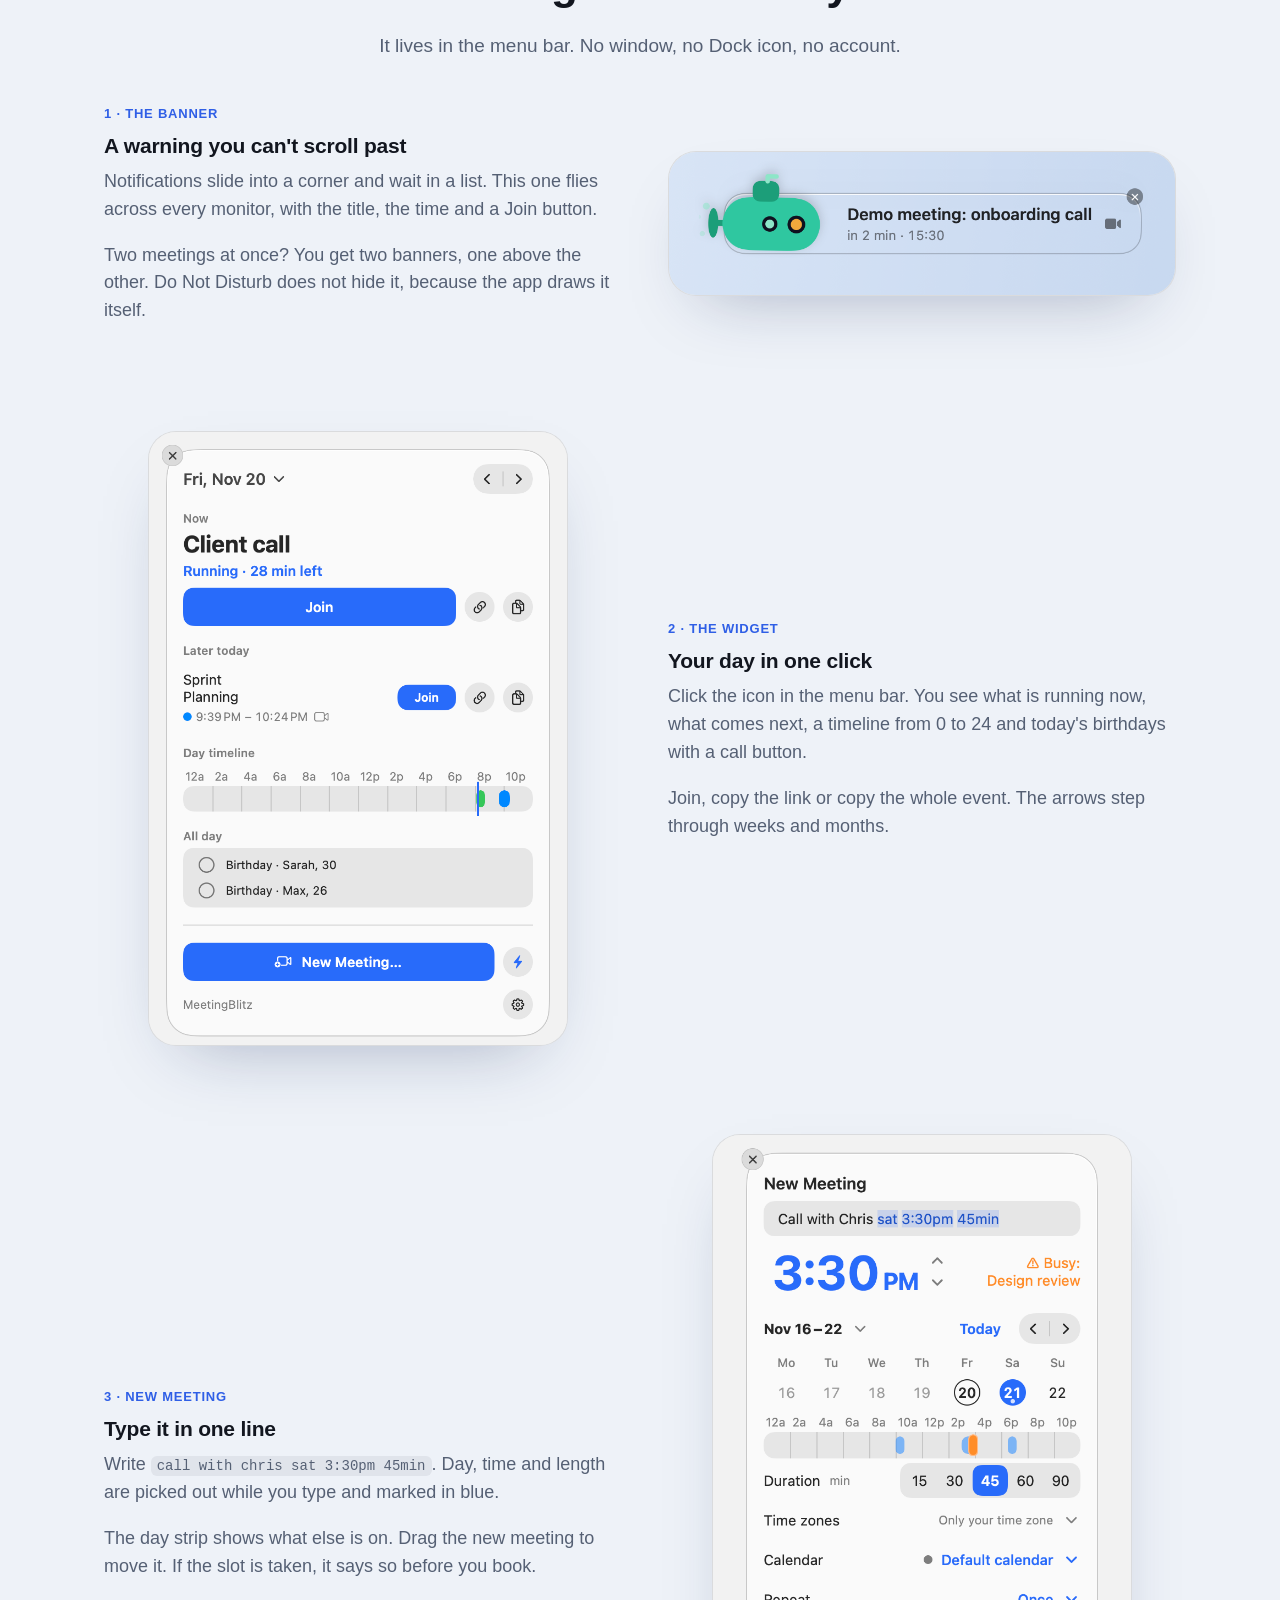
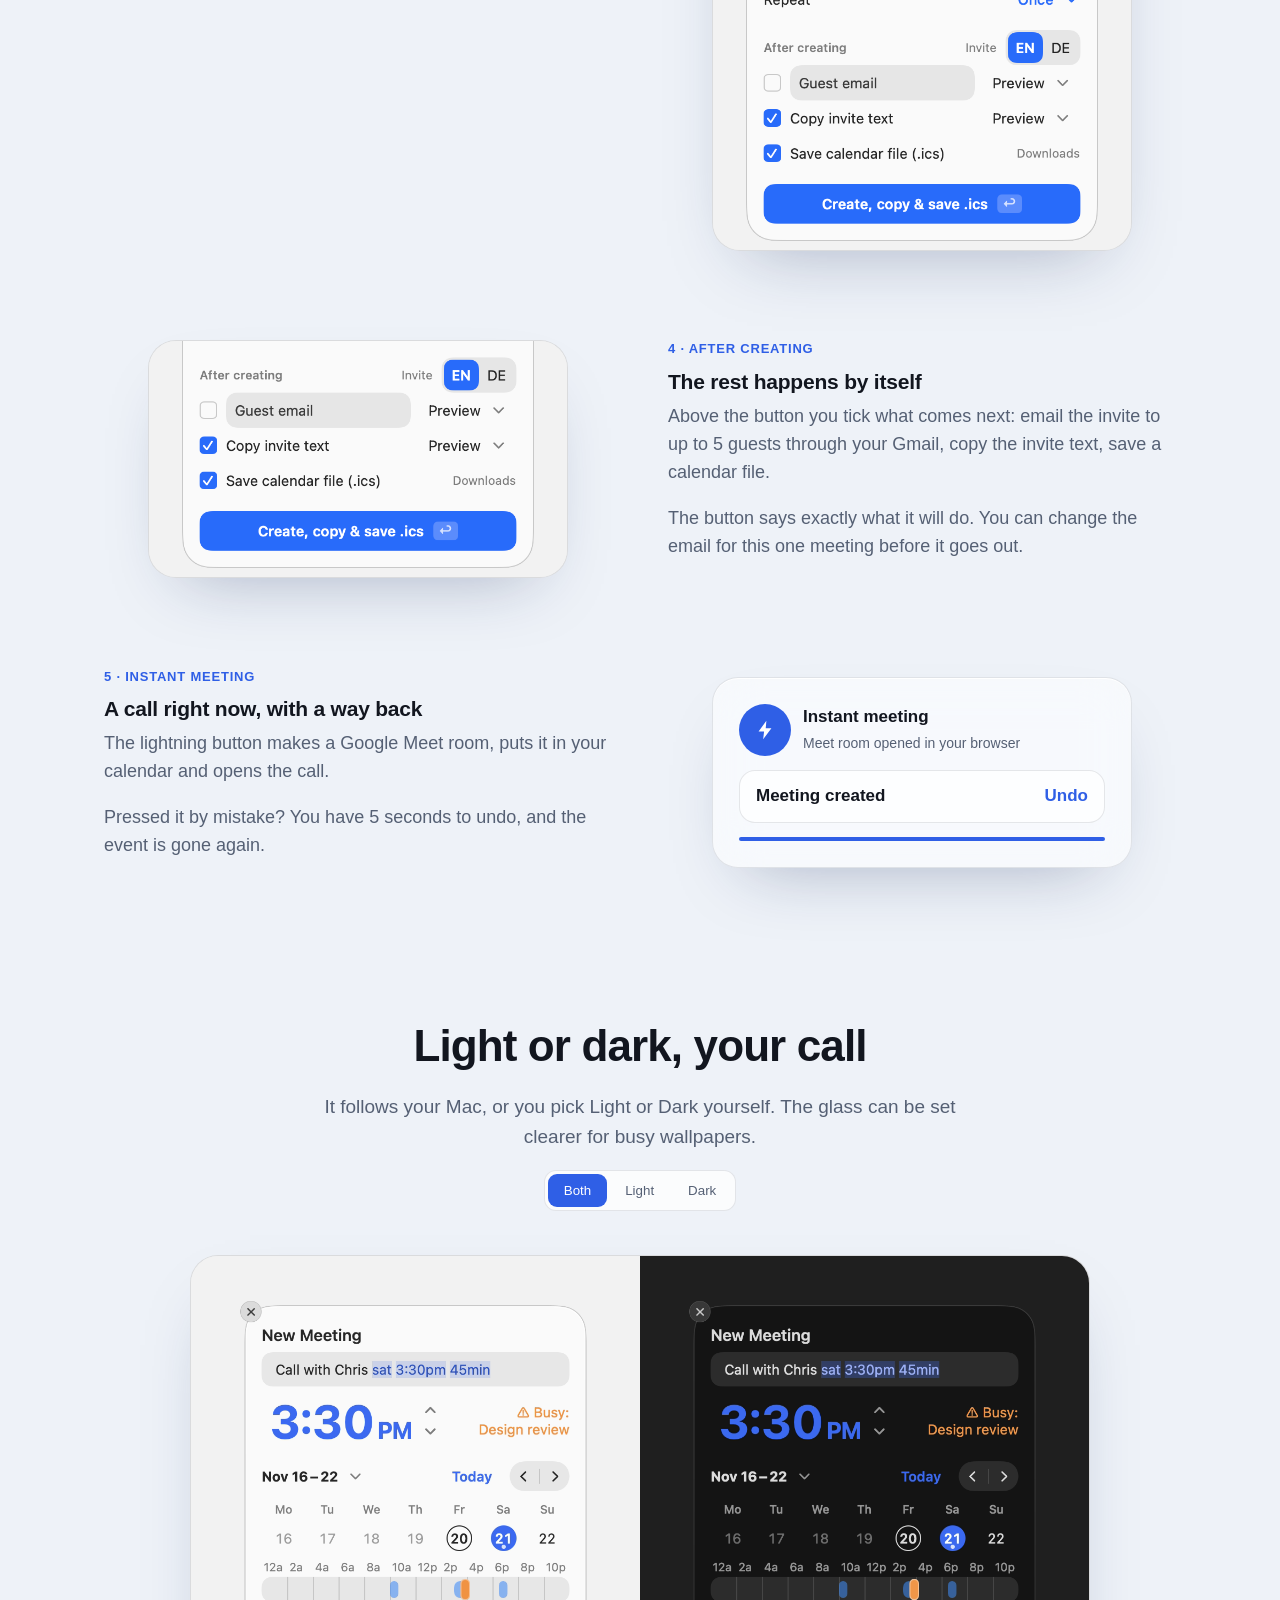
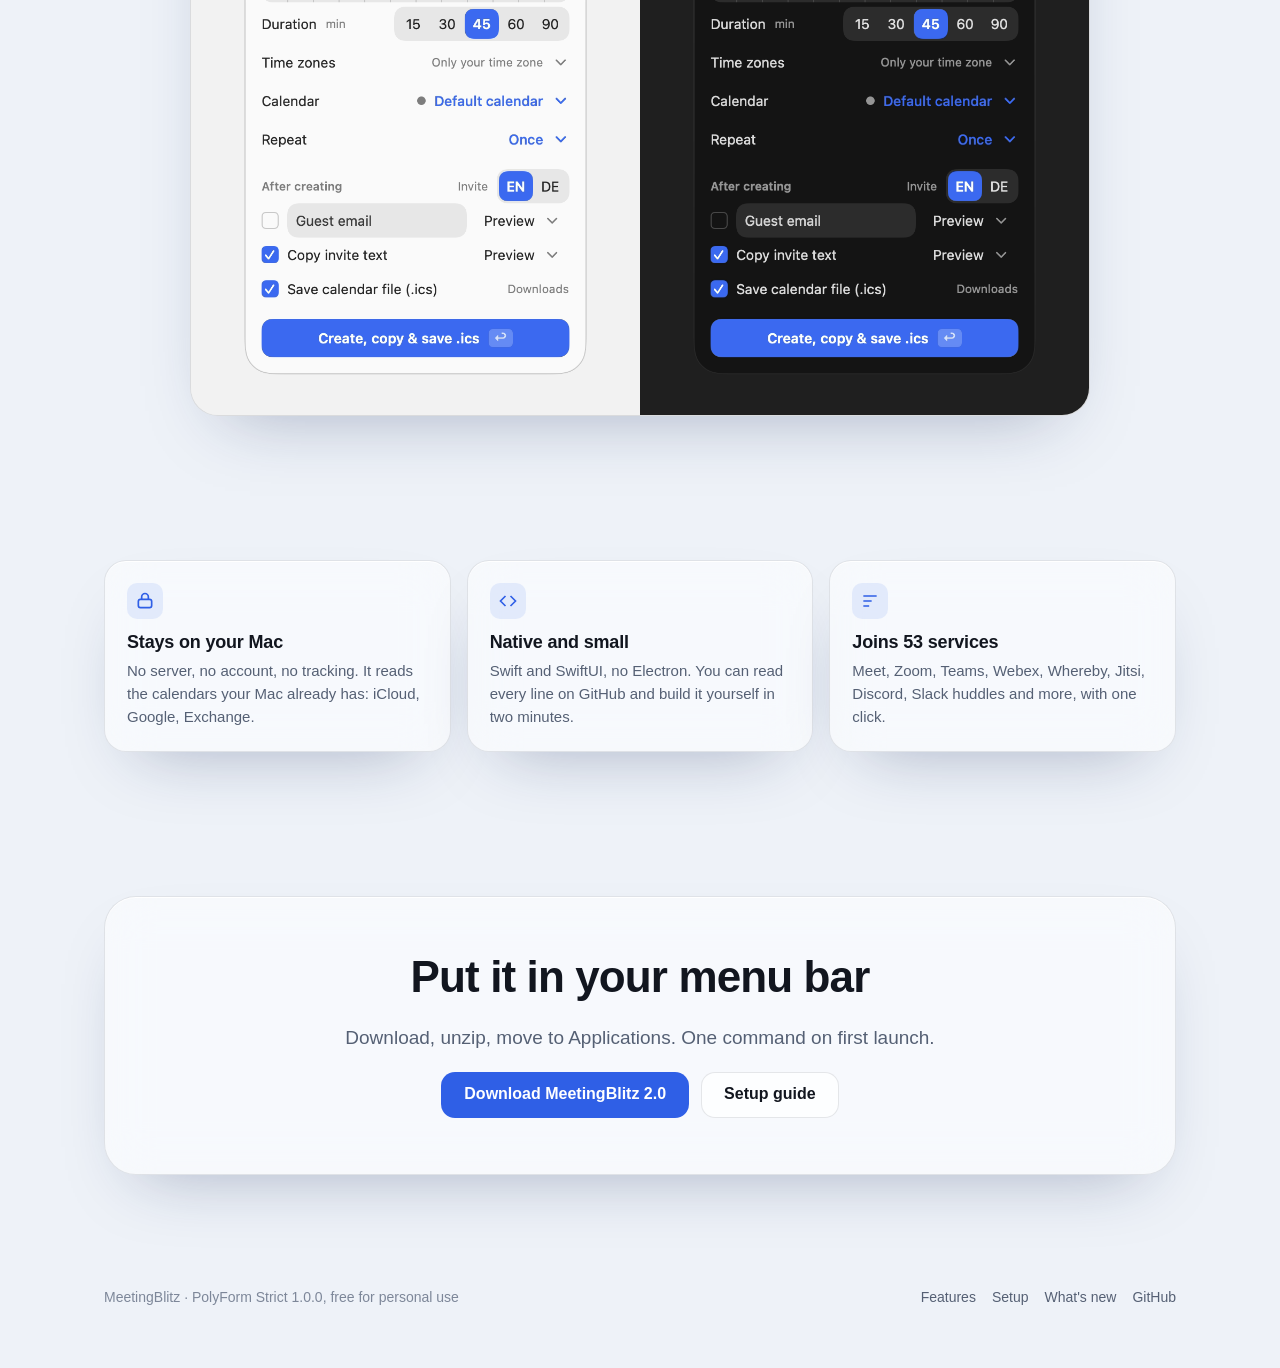
==== commit a4d60c61: "MeetingBlitz 2.0.0: new design in Liquid Glass, new website Every window rebuilt in Liquid Glass, li" ====
--- a/docs/index.html
+++ b/docs/index.html
@@ -3,669 +3,194 @@
 <head>
 <meta charset="utf-8">
 <meta name="viewport" content="width=device-width, initial-scale=1">
-<title>MeetingBlitz — free macOS meeting reminder &amp; menu bar calendar app (open source)</title>
-<meta name="description" content="Free, open-source macOS menu bar app that flies a banner across every monitor before each calendar event. Overlapping meetings each get their own warning — no notification to miss, nothing lost to Do Not Disturb. Native Swift, 9.5 MB, no account, no server.">
-<link rel="canonical" href="https://felixosk.github.io/meetingblitz-mac/">
-
-<meta property="og:type" content="website">
-<meta property="og:site_name" content="MeetingBlitz">
-<meta property="og:title" content="MeetingBlitz — never miss the second meeting">
-<meta property="og:description" content="A macOS menu bar app that flies a banner across all your screens before every calendar event. Overlapping events each get their own warning.">
-<meta property="og:url" content="https://felixosk.github.io/meetingblitz-mac/">
-<meta property="og:image" content="https://felixosk.github.io/meetingblitz-mac/hero.png">
-<meta property="og:image:width" content="1280">
-<meta property="og:image:height" content="620">
-<meta name="twitter:card" content="summary_large_image">
-<meta name="twitter:title" content="MeetingBlitz — never miss the second meeting">
-<meta name="twitter:description" content="Free open-source macOS menu bar app. A banner flies across every screen before each calendar event — and overlapping events each get their own warning.">
-<meta name="twitter:image" content="https://felixosk.github.io/meetingblitz-mac/hero.png">
-
-<script type="application/ld+json">
-{
-  "@context": "https://schema.org",
-  "@type": "SoftwareApplication",
-  "name": "MeetingBlitz",
-  "operatingSystem": "macOS 14.0 or later",
-  "applicationCategory": "BusinessApplication",
-  "applicationSubCategory": "Calendar / meeting reminder",
-  "description": "A macOS menu bar app that flies a banner across every screen before each calendar event. Overlapping events each get their own warning.",
-  "url": "https://felixosk.github.io/meetingblitz-mac/",
-  "image": "https://felixosk.github.io/meetingblitz-mac/hero.png",
-  "downloadUrl": "https://github.com/Felixosk/meetingblitz-mac/releases/latest/download/MeetingBlitz.zip",
-  "softwareRequirements": "macOS 14+, Apple Silicon or Intel",
-  "fileSize": "9.5 MB",
-  "license": "https://opensource.org/license/mit/",
-  "offers": { "@type": "Offer", "price": "0", "priceCurrency": "USD" }
-}
-</script>
-
-<style>
-  /* Palette taken 1:1 from the app source:
-     capsule 0x18A9B4 -> 0x0A4E58, hull 0x2EC7A0, glow 0x8EE6C8,
-     porthole 0xF0A93B, fin 0x1D9E79, widget accent 0x4a9eff. */
-  :root {
-    --bg-a: #16233d; --bg-b: #223c59; --bg-c: #2c5570;
-    --teal: #18A9B4; --deep: #0A4E58; --glow: #8EE6C8; --hull: #2EC7A0;
-    --amber: #F0A93B; --fin: #1D9E79; --blue: #4a9eff;
-    --ink: #f2f7fc; --muted: #c9d6e6; --dim: #9aa8ba;
-    --line: rgba(255,255,255,.11);
-    --panel: rgba(7,14,27,.45);
-    --mono: ui-monospace, SFMono-Regular, Menlo, monospace;
-  }
-  * { margin: 0; padding: 0; box-sizing: border-box; }
-  html { scroll-behavior: smooth; }
-  body {
-    background: linear-gradient(170deg, var(--bg-a) 0%, var(--bg-b) 52%, var(--bg-c) 100%);
-    background-attachment: fixed;
-    font: 400 16px/1.62 -apple-system, BlinkMacSystemFont, "SF Pro Text", "Helvetica Neue", Arial, sans-serif;
-    color: var(--ink);
-    -webkit-font-smoothing: antialiased;
-    overflow-x: hidden;
-  }
-  img { max-width: 100%; }
-  a { color: var(--glow); text-underline-offset: 2px; }
-  a:focus-visible, .btn:focus-visible {
-    outline: 2px solid var(--glow); outline-offset: 3px; border-radius: 4px;
-  }
-  code { font: 400 .92em var(--mono); color: var(--glow); }
-  .wrap { max-width: 1020px; margin: 0 auto; padding: 0 24px; }
-
-  /* ---------- top bar ---------- */
-  .top { display: flex; align-items: center; gap: 10px; padding-top: 18px; }
-  .top .name { font-weight: 700; font-size: 16px; letter-spacing: -.2px; }
-  .top .sub-mini { width: 30px; height: 22px; flex: none; }
-  .top nav { margin-left: auto; display: flex; gap: 20px; font-size: 14px; }
-  .top nav a { color: var(--muted); text-decoration: none; }
-  .top nav a:hover { color: var(--glow); }
-
-  /* ---------- hero ---------- */
-  header.hero { padding: 64px 0 26px; text-align: center; }
-  .kicker {
-    font: 600 12.5px/1 var(--mono); letter-spacing: .14em; text-transform: uppercase;
-    color: var(--hull); margin-bottom: 18px;
-  }
-  h1 {
-    font-size: clamp(34px, 6vw, 56px); line-height: 1.06;
-    letter-spacing: -1.4px; font-weight: 800; max-width: 760px; margin: 0 auto;
-  }
-  h1 .accent { color: var(--glow); white-space: nowrap; }
-  .tag {
-    font-size: clamp(16px, 2.4vw, 19px); color: var(--muted);
-    margin: 18px auto 0; max-width: 640px;
-  }
-  .tag b { color: var(--ink); font-weight: 600; }
-
-  .cta-row { margin-top: 30px; display: flex; gap: 12px; justify-content: center; flex-wrap: wrap; }
-  .btn {
-    display: inline-block; padding: 13px 26px; border-radius: 12px;
-    font-weight: 600; font-size: 16px; text-decoration: none; color: #fff;
-    background: linear-gradient(180deg, var(--teal), var(--deep));
-    border: 1px solid rgba(142,230,200,.4);
-    box-shadow: 0 8px 28px rgba(10,78,88,.5), inset 0 1px 0 rgba(255,255,255,.22);
-  }
-  .btn:hover { filter: brightness(1.1); }
-  .btn.ghost {
-    background: rgba(255,255,255,.06); border-color: rgba(255,255,255,.2);
-    box-shadow: none; color: var(--ink);
-  }
-  .meta { margin-top: 15px; font-size: 13.5px; color: var(--dim); }
-  .meta span { white-space: nowrap; }
-
-  /* ---------- signature: two live banner lanes ---------- */
-  .lanes {
-    margin: 44px auto 0; max-width: 100vw; overflow: hidden;
-    padding: 14px 0 18px;
-    border-top: 1px solid var(--line); border-bottom: 1px solid var(--line);
-    background:
-      linear-gradient(90deg, rgba(7,14,27,.55), rgba(7,14,27,0) 18%, rgba(7,14,27,0) 82%, rgba(7,14,27,.55));
-  }
-  .lane { position: relative; height: 56px; }
-  .lane + .lane { margin-top: 10px; }
-  .banner {
-    position: absolute; top: 4px; left: 0;
-    display: inline-flex; align-items: center; gap: 12px;
-    padding: 9px 20px 9px 12px; border-radius: 999px; white-space: nowrap;
-    background: linear-gradient(180deg, var(--teal), var(--deep));
-    border: 1px solid rgba(142,230,200,.5);
-    box-shadow: 0 10px 30px rgba(4,20,30,.55), 0 0 22px rgba(142,230,200,.28);
-    will-change: transform;
-    animation: fly 13s linear infinite;
-    animation-delay: -4.5s; /* negative: mid-screen from the very first frame */
-  }
-  .lane:nth-child(2) .banner { animation-duration: 13.6s; animation-delay: -3.4s; }
-  .banner .sub { width: 46px; height: 32px; flex: none; animation: bob 2.6s ease-in-out infinite alternate; }
-  .banner .txt { text-align: left; line-height: 1.25; }
-  .banner .txt b { display: block; font-size: 14.5px; font-weight: 700; color: #fff; }
-  .banner .txt small { font-size: 12px; color: #d7f3ec; }
-  @keyframes fly { from { transform: translateX(105vw); } to { transform: translateX(-460px); } }
-  @keyframes bob { from { transform: translateY(-1.5px); } to { transform: translateY(1.5px); } }
-  .lanes-cap {
-    text-align: center; font-size: 13px; color: var(--dim); margin-top: 12px;
-    font-family: var(--mono);
-  }
-  @media (prefers-reduced-motion: reduce) {
-    .banner, .banner .sub { animation: none; }
-    .lane { text-align: center; }
-    .banner { position: static; transform: none !important; }
-  }
-
-  /* ---------- shared section chrome ---------- */
-  section { padding: 56px 0; }
-  .eyebrow {
-    font: 600 12px/1 var(--mono); letter-spacing: .14em; text-transform: uppercase;
-    color: var(--hull); margin-bottom: 12px;
-  }
-  h2 { font-size: clamp(24px, 3.4vw, 31px); letter-spacing: -.5px; margin-bottom: 12px; font-weight: 750; }
-  .lede { color: var(--muted); max-width: 700px; }
-  figure { margin: 28px 0 0; }
-  figure img {
-    width: 100%; height: auto; display: block; border-radius: 12px;
-    border: 1px solid var(--line);
-    box-shadow: 0 24px 64px rgba(0,0,0,.45);
-  }
-  figcaption { font-size: 13.5px; color: var(--dim); margin-top: 12px; text-align: center; }
-
-  /* mac window frame around the demo gif */
-  .macwin {
-    margin: 0 auto; max-width: 860px;
-    background: rgba(10,18,33,.75); border: 1px solid var(--line);
-    border-radius: 14px; overflow: hidden;
-    box-shadow: 0 30px 80px rgba(0,0,0,.5);
-  }
-  .macwin .bar { display: flex; gap: 7px; padding: 11px 14px; border-bottom: 1px solid var(--line); }
-  .macwin .dot { width: 11px; height: 11px; border-radius: 50%; background: rgba(255,255,255,.16); }
-  .macwin .dot:first-child { background: #e0655f; }
-  .macwin .dot:nth-child(2) { background: #e0a63f; }
-  .macwin .dot:nth-child(3) { background: #63bf58; }
-  .macwin img { display: block; width: 100%; height: auto; }
-
-  /* ---------- the two reasons ---------- */
-  .reasons { display: grid; grid-template-columns: 1fr 1fr; gap: 20px; margin-top: 28px; }
-  .card {
-    background: var(--panel); border: 1px solid var(--line);
-    border-radius: 14px; padding: 26px 24px;
-  }
-  .card .n {
-    display: inline-flex; align-items: center; justify-content: center;
-    width: 30px; height: 30px; border-radius: 50%; margin-bottom: 14px;
-    background: rgba(46,199,160,.14); border: 1px solid rgba(46,199,160,.4);
-    color: var(--hull); font: 700 14px/1 var(--mono);
-  }
-  .card h3 { font-size: 18.5px; margin-bottom: 10px; letter-spacing: -.2px; }
-  .card p { font-size: 15.2px; color: var(--muted); }
-  .card p + p { margin-top: 10px; }
-  .card .ref { font-size: 13.5px; color: var(--dim); margin-top: 12px; }
-
-  /* ---------- split sections (widget / skins) ---------- */
-  .split { display: grid; grid-template-columns: 1fr 1fr; gap: 40px; align-items: center; margin-top: 8px; }
-  .split figure { margin: 0; }
-  .split .copy .lede { margin-bottom: 0; }
-  .split ul { margin: 16px 0 0 0; list-style: none; }
-  .split ul li { padding-left: 24px; position: relative; color: var(--muted); font-size: 15.2px; margin-top: 8px; }
-  .split ul li::before {
-    content: ""; position: absolute; left: 2px; top: 9px;
-    width: 7px; height: 7px; border-radius: 50%; background: var(--hull);
-  }
-
-  /* ---------- skins gallery ---------- */
-  .skin-grid {
-    display: grid; grid-template-columns: repeat(auto-fill, minmax(168px, 1fr));
-    gap: 12px; margin-top: 28px;
-  }
-  .skin {
-    margin: 0; border: 1px solid var(--line); border-radius: 12px; overflow: hidden;
-    /* lighter than the page so dark motifs (Ohio, Typhoon) stay visible,
-       same idea as the tile backing in the app's own picker */
-    background: linear-gradient(180deg, #46505e, #2a3442);
-    box-shadow: 0 10px 26px rgba(0,0,0,.35);
-  }
-  .skin .ph {
-    display: flex; align-items: center; justify-content: center;
-    aspect-ratio: 5 / 2; /* letterbox: source photos differ in aspect */
-    padding: 9px 12px;
-  }
-  .skin .ph img {
-    width: 100%; height: 100%; object-fit: contain; display: block;
-    filter: drop-shadow(0 5px 9px rgba(0,0,0,.35));
-  }
-  .skin figcaption {
-    display: flex; align-items: baseline; justify-content: space-between; gap: 8px;
-    padding: 7px 11px 8px; border-top: 1px solid rgba(255,255,255,.09);
-    background: rgba(7,14,27,.5);
-    font-size: 12px; font-weight: 600; color: var(--ink);
-    letter-spacing: -.1px; white-space: nowrap;
-  }
-  .skin figcaption b { font-weight: 600; overflow: hidden; text-overflow: ellipsis; min-width: 0; }
-  .skin figcaption i {
-    font: 600 9.5px/1 var(--mono); font-style: normal; letter-spacing: .12em;
-    text-transform: uppercase; flex: none; color: var(--hull); opacity: .85;
-  }
-  .skin figcaption i.air { color: var(--amber); }
-  .skin-note {
-    margin-top: 20px; font-size: 14.8px; color: var(--muted);
-    border-left: 3px solid var(--hull); padding: 4px 0 4px 16px; max-width: 720px;
-  }
-  @media (max-width: 640px) {
-    .skin-grid { grid-template-columns: 1fr 1fr; gap: 10px; }
-    .skin .ph { padding: 7px 9px; }
-    .skin figcaption { font-size: 11px; padding: 6px 9px 7px; }
-  }
-
-  /* ---------- features ---------- */
-  ul.feat { list-style: none; margin-top: 26px; display: grid; grid-template-columns: 1fr 1fr 1fr; gap: 14px; }
-  ul.feat li {
-    background: var(--panel); border: 1px solid var(--line); border-radius: 12px;
-    padding: 16px 18px; font-size: 14.6px; color: var(--muted);
-  }
-  ul.feat b { display: block; color: var(--ink); font-weight: 650; margin-bottom: 4px; font-size: 15px; }
-  .feat-more { margin-top: 18px; font-size: 14px; color: var(--dim); }
-
-  /* ---------- compare ---------- */
-  .scroller { overflow-x: auto; margin-top: 24px; -webkit-overflow-scrolling: touch; border: 1px solid var(--line); border-radius: 12px; }
-  table { border-collapse: collapse; width: 100%; min-width: 660px; font-size: 14.6px; background: var(--panel); }
-  th, td { text-align: left; padding: 13px 16px; border-bottom: 1px solid var(--line); }
-  tr:last-child th, tr:last-child td { border-bottom: none; }
-  thead th { color: var(--dim); font-weight: 600; font-size: 13.5px; }
-  thead th.mine { color: var(--glow); }
-  tbody th { font-weight: 500; color: var(--muted); }
-  td.yes { color: var(--hull); font-weight: 650; }
-  td.no { color: var(--dim); }
-  .honesty {
-    margin-top: 18px; font-size: 14.8px; color: var(--muted);
-    border-left: 3px solid var(--hull); padding: 4px 0 4px 16px; max-width: 720px;
-  }
-
-  /* ---------- install ---------- */
-  .install-grid { display: grid; grid-template-columns: 1fr 1fr; gap: 20px; margin-top: 26px; align-items: start; }
-  .path { background: var(--panel); border: 1px solid var(--line); border-radius: 14px; padding: 24px; min-width: 0; }
-  .path h3 { font-size: 17.5px; margin-bottom: 6px; }
-  .path .rec {
-    display: inline-block; font: 600 11px/1 var(--mono); letter-spacing: .1em; text-transform: uppercase;
-    color: var(--hull); border: 1px solid rgba(46,199,160,.4); border-radius: 999px;
-    padding: 4px 9px; margin-bottom: 12px;
-  }
-  .path p { font-size: 14.6px; color: var(--muted); }
-  pre {
-    background: rgba(4,9,18,.7); border: 1px solid var(--line);
-    border-radius: 10px; padding: 14px 16px; overflow-x: auto; margin: 14px 0 0;
-    font: 400 13.2px/1.6 var(--mono); color: #d8e6f5;
-  }
-  .warn {
-    margin-top: 14px; padding: 14px 16px; border-radius: 10px;
-    background: rgba(240,169,59,.08); border: 1px solid rgba(240,169,59,.35);
-    font-size: 13.8px; color: var(--muted);
-  }
-  .warn b { color: var(--amber); }
-  .menubar-note { margin-top: 22px; font-size: 14.6px; color: var(--muted); }
-
-  footer {
-    margin-top: 24px; padding: 34px 0 60px; text-align: center;
-    font-size: 14px; color: var(--dim); border-top: 1px solid var(--line);
-  }
-  footer a { color: var(--muted); }
-
-  /* ---------- responsive ---------- */
-  @media (max-width: 860px) {
-    ul.feat { grid-template-columns: 1fr 1fr; }
-    .split { grid-template-columns: 1fr; gap: 24px; }
-  }
-  @media (max-width: 640px) {
-    header.hero { padding: 44px 0 20px; }
-    section { padding: 40px 0; }
-    .reasons, ul.feat, .install-grid { grid-template-columns: 1fr; }
-    .top nav a.hide-sm { display: none; }
-    .top nav { gap: 13px; font-size: 13.5px; }
-    .banner .txt small { display: none; }
-    .banner .sub { width: 38px; }
-    .lane { height: 48px; }
-  }
-</style>
+<title>MeetingBlitz: never miss a meeting on your Mac</title>
+<meta name="description" content="A free Mac menu bar app. A glass banner flies across all your screens before every meeting. One click and you are in the call.">
+<meta property="og:title" content="MeetingBlitz 2.0">
+<meta property="og:description" content="A glass banner before every meeting, your day in one click, new meetings in one line.">
+<meta property="og:image" content="https://felixosk.github.io/meetingblitz-mac/img/hero-dark.png">
+<link rel="icon" href="data:image/svg+xml,%3Csvg xmlns='http://www.w3.org/2000/svg' viewBox='0 0 32 32'%3E%3Crect width='32' height='32' rx='8' fill='%233d6cf0'/%3E%3Cpath d='M18 4 9 18h6l-2 10 9-14h-6z' fill='white'/%3E%3C/svg%3E">
+<link rel="stylesheet" href="site.css">
+<script src="site.js"></script>
 </head>
 <body>
 
-<div class="wrap top">
-  <!-- submarine mark, shape following SubmarineView.swift -->
-  <svg class="sub-mini" viewBox="0 0 100 70" aria-hidden="true">
-    <ellipse cx="52" cy="42" rx="36" ry="16" fill="#2EC7A0"/>
-    <path d="M16 42 L3 31 L3 53 Z" fill="#1D9E79"/>
-    <rect x="44" y="18" width="16" height="13" rx="4" fill="#2EC7A0"/>
-    <rect x="50" y="6" width="3" height="13" rx="1.5" fill="#1D9E79"/>
-    <circle cx="62" cy="42" r="6" fill="#F0A93B"/>
-    <circle cx="77" cy="42" r="4" fill="#8EE6C8"/>
-  </svg>
-  <span class="name">MeetingBlitz</span>
-  <nav aria-label="Page sections">
-    <a href="#why" class="hide-sm">Why</a>
-    <a href="#features" class="hide-sm">Features</a>
-    <a href="#compare">Compare</a>
-    <a href="#install">Install</a>
-    <a href="https://github.com/Felixosk/meetingblitz-mac">GitHub</a>
-  </nav>
-</div>
-
-<header class="hero">
+<header class="top">
   <div class="wrap">
-    <p class="kicker">Free · open source · macOS menu bar</p>
-    <h1>Never miss <span class="accent">the second meeting</span></h1>
-    <p class="tag">
-      Shortly before a calendar event starts, a submarine flies across
-      <b>all your screens</b>. When two events overlap, <b>each one</b> gets its
-      own banner, in its own lane.
-    </p>
-    <div class="cta-row">
-      <a class="btn" href="https://github.com/Felixosk/meetingblitz-mac/releases/latest/download/MeetingBlitz.zip">
-        Download for macOS
-      </a>
-      <a class="btn ghost" href="https://github.com/Felixosk/meetingblitz-mac">View source on GitHub</a>
-    </div>
-    <p class="meta">
-      <span>MIT licensed</span> · <span>9.5 MB</span> · <span>macOS 14+</span> ·
-      <span>Apple Silicon &amp; Intel</span> · <span>no account, no server</span>
-    </p>
-  </div>
-
-  <div class="lanes" aria-hidden="true">
-    <div class="lane">
-      <div class="banner">
-        <svg class="sub" viewBox="0 0 100 70">
-          <ellipse cx="52" cy="42" rx="36" ry="16" fill="#2EC7A0"/>
-          <path d="M16 42 L3 31 L3 53 Z" fill="#1D9E79"/>
-          <rect x="44" y="18" width="16" height="13" rx="4" fill="#2EC7A0"/>
-          <rect x="50" y="6" width="3" height="13" rx="1.5" fill="#1D9E79"/>
-          <circle cx="62" cy="42" r="6" fill="#F0A93B"/>
-          <circle cx="77" cy="42" r="4" fill="#8EE6C8"/>
-          <circle cx="24" cy="16" r="3.4" fill="#8EE6C8" opacity=".5"/>
-        </svg>
-        <span class="txt"><b>Design review</b><small>starts in 2 minutes · Meet</small></span>
-      </div>
-    </div>
-    <div class="lane">
-      <div class="banner">
-        <svg class="sub" viewBox="0 0 100 70">
-          <ellipse cx="52" cy="42" rx="36" ry="16" fill="#2EC7A0"/>
-          <path d="M16 42 L3 31 L3 53 Z" fill="#1D9E79"/>
-          <rect x="44" y="18" width="16" height="13" rx="4" fill="#2EC7A0"/>
-          <rect x="50" y="6" width="3" height="13" rx="1.5" fill="#1D9E79"/>
-          <circle cx="62" cy="42" r="6" fill="#F0A93B"/>
-          <circle cx="77" cy="42" r="4" fill="#8EE6C8"/>
-          <circle cx="24" cy="16" r="3.4" fill="#8EE6C8" opacity=".5"/>
-        </svg>
-        <span class="txt"><b>1:1 with your manager</b><small>starts in 2 minutes · Zoom</small></span>
-      </div>
+    <div class="bar glass">
+      <a class="brand" href="./"><svg viewBox="0 0 32 32" aria-hidden="true"><rect width="32" height="32" rx="8" fill="#3d6cf0"/><path d="M18 4 9 18h6l-2 10 9-14h-6z" fill="#fff"/></svg><span>MeetingBlitz</span></a>
+      <nav class="nav">
+        <a href="features.html">Features</a>
+        <a href="setup.html">Setup</a>
+        <a href="changelog.html" class="hide-sm">What's new</a>
+        <a href="https://github.com/Felixosk/meetingblitz-mac" class="hide-sm">GitHub</a>
+        <button class="theme-btn" type="button" aria-label="Theme"><svg viewBox="0 0 24 24" fill="none" stroke="currentColor" stroke-width="2"><circle cx="12" cy="12" r="4.5"/><path d="M12 2v2M12 20v2M2 12h2M20 12h2M4.9 4.9l1.4 1.4M17.7 17.7l1.4 1.4M4.9 19.1l1.4-1.4M17.7 6.3l1.4-1.4"/></svg></button>
+      </nav>
     </div>
   </div>
-  <p class="lanes-cap wrap">two events, same start time → two banners, two lanes</p>
 </header>
 
-<section>
+<main>
+<section class="hero">
   <div class="wrap">
-    <div class="macwin">
-      <div class="bar" aria-hidden="true"><span class="dot"></span><span class="dot"></span><span class="dot"></span></div>
-      <img src="demo.gif" width="760" height="321"
-           alt="Screen recording: two meetings starting at 17:00, each announced by its own banner flying across the screen in a separate lane">
+    <span class="pill">New in 2.0: the whole app in Liquid Glass</span>
+    <h1>Never miss a meeting.</h1>
+    <p class="lead">A few minutes before each meeting, a glass banner flies across all your screens. One click on it and you are in the call.</p>
+    <div class="btn-row">
+      <a class="btn btn-primary" href="https://github.com/Felixosk/meetingblitz-mac/releases/latest/download/MeetingBlitz.zip"><svg viewBox="0 0 24 24" fill="none" stroke="currentColor" stroke-width="2.2"><path d="M12 4v11m0 0-4.5-4.5M12 15l4.5-4.5M5 19h14"/></svg>Download for Mac</a>
+      <a class="btn btn-ghost" href="https://github.com/Felixosk/meetingblitz-mac">Source on GitHub</a>
     </div>
-    <figcaption style="font-size:13.5px;color:var(--dim);margin-top:12px;text-align:center;">
-      The real thing: two events at 17:00, two banners, two lanes. Nothing gets swallowed.
-    </figcaption>
+    <p class="meta">Free for personal use · macOS 14 or newer · Apple Silicon and Intel</p>
+  </div>
+  <div class="sky" aria-hidden="true">
+    <img class="img-dark" src="img/banner-dark.png" alt="">
+    <img class="img-light" src="img/banner-light.png" alt="">
+  </div>
+  <div class="wrap">
+    <div class="hero-shot stage">
+      <img class="img-dark" src="img/hero-dark.png" alt="The MeetingBlitz widget with today's meetings next to the New Meeting window" width="1720" height="1420">
+      <img class="img-light" src="img/hero-light.png" alt="The MeetingBlitz widget and New Meeting window in light mode" width="1720" height="1420">
+    </div>
   </div>
 </section>
 
-<section id="why">
+<section id="how">
   <div class="wrap">
-    <p class="eyebrow">Why this exists</p>
-    <h2>Two reasons, and they are the whole app</h2>
-    <div class="reasons">
-      <div class="card">
-        <span class="n">1</span>
-        <h3>Every overlapping event gets its own warning</h3>
-        <p>
-          Other tools show <em>the</em> next meeting: one line in the menu bar,
-          one notification. A call nested inside a focus block collapses into a
-          single reminder — and you miss the other one. Here each event fires
-          its own banner, and overlapping banners stack into separate lanes.
-        </p>
-        <p class="ref">
-          MeetingBar has had this exact request
-          <a href="https://github.com/leits/MeetingBar/issues/271">open since 2021</a>.
-        </p>
+    <div class="section-head">
+      <h2>Five things it does for you</h2>
+      <p>It lives in the menu bar. No window, no Dock icon, no account.</p>
+    </div>
+
+    <div class="row">
+      <div class="text">
+        <span class="num">1 · The banner</span>
+        <h3>A warning you can't scroll past</h3>
+        <p>Notifications slide into a corner and wait in a list. This one flies across every monitor, with the title, the time and a Join button.</p>
+        <p>Two meetings at once? You get two banners, one above the other. Do Not Disturb does not hide it, because the app draws it itself.</p>
       </div>
-      <div class="card">
-        <span class="n">2</span>
-        <h3>A visual warning, not a notification</h3>
-        <p>
-          Notifications are built to be ignorable: they slide in at the edge and
-          file themselves into a list you check later. A submarine flying across
-          every monitor is not something you scroll past — and it never lands in
-          Do Not Disturb.
-        </p>
+      <div class="shot wide stage">
+        <img class="img-dark" src="img/banner-dark.png" alt="The glass banner with a submarine, title and join button" width="920" height="260">
+        <img class="img-light" src="img/banner-light.png" alt="The banner in light mode" width="920" height="260">
+      </div>
+    </div>
+
+    <div class="row flip">
+      <div class="text">
+        <span class="num">2 · The widget</span>
+        <h3>Your day in one click</h3>
+        <p>Click the icon in the menu bar. You see what is running now, what comes next, a timeline from 0 to 24 and today's birthdays with a call button.</p>
+        <p>Join, copy the link or copy the whole event. The arrows step through weeks and months.</p>
+      </div>
+      <div class="shot stage">
+        <img class="img-dark" src="img/widget-dark.png" alt="The widget: a running client call with a Join button, the next meeting, a day timeline and birthdays" width="784" height="1150" loading="lazy">
+        <img class="img-light" src="img/widget-light.png" alt="The widget in light mode" width="784" height="1150" loading="lazy">
+      </div>
+    </div>
+
+    <div class="row">
+      <div class="text">
+        <span class="num">3 · New meeting</span>
+        <h3>Type it in one line</h3>
+        <p>Write <code>call with chris sat 3:30pm 45min</code>. Day, time and length are picked out while you type and marked in blue.</p>
+        <p>The day strip shows what else is on. Drag the new meeting to move it. If the slot is taken, it says so before you book.</p>
+      </div>
+      <div class="shot stage">
+        <img class="img-dark" src="img/create-dark.png" alt="The New Meeting window with one input field, a big time, a busy warning and the day strip" width="760" height="1300" loading="lazy">
+        <img class="img-light" src="img/create-light.png" alt="The New Meeting window in light mode" width="760" height="1300" loading="lazy">
+      </div>
+    </div>
+
+    <div class="row flip">
+      <div class="text">
+        <span class="num">4 · After creating</span>
+        <h3>The rest happens by itself</h3>
+        <p>Above the button you tick what comes next: email the invite to up to 5 guests through your Gmail, copy the invite text, save a calendar file.</p>
+        <p>The button says exactly what it will do. You can change the email for this one meeting before it goes out.</p>
+      </div>
+      <div class="shot stage">
+        <img class="img-dark" src="img/after-dark.png" alt="The After creating section: guest email, copy invite text, save calendar file, and the create button" width="760" height="430" loading="lazy">
+        <img class="img-light" src="img/after-light.png" alt="The After creating section in light mode" width="760" height="430" loading="lazy">
+      </div>
+    </div>
+
+    <div class="row">
+      <div class="text">
+        <span class="num">5 · Instant meeting</span>
+        <h3>A call right now, with a way back</h3>
+        <p>The lightning button makes a Google Meet room, puts it in your calendar and opens the call.</p>
+        <p>Pressed it by mistake? You have 5 seconds to undo, and the event is gone again.</p>
+      </div>
+      <div class="instant glass" aria-hidden="true">
+        <div class="line">
+          <span class="bolt"><svg viewBox="0 0 24 24" fill="currentColor"><path d="M13.5 2 5 13.5h6L10 22l9-12h-6.2z"/></svg></span>
+          <div><b>Instant meeting</b><br><span class="muted small">Meet room opened in your browser</span></div>
+        </div>
+        <div class="toast"><span><b>Meeting created</b></span><span class="undo">Undo</span></div>
+        <div class="bar5"><i></i></div>
       </div>
     </div>
   </div>
 </section>
 
-<section id="widget">
+<section id="look">
   <div class="wrap">
-    <p class="eyebrow">The menu bar widget</p>
-    <h2>Your whole day, one click away</h2>
-    <div class="split">
-      <div class="copy">
-        <p class="lede">
-          Click the submarine in the menu bar and the day unfolds: a timeline of
-          what's ahead, and actions on every event.
-        </p>
-        <ul>
-          <li><b>One-click join</b> for 53 services — Meet, Zoom, Teams, Webex, Jitsi, Discord, Slack huddles and more</li>
-          <li><b>Type an event in one line</b>: <code>fri 4pm to 5pm call with chris</code></li>
-          <li><b>Conflict warning while creating</b> — it tells you about the clash before you double-book</li>
-          <li>Apple Reminders due today, right next to your events</li>
-          <li>Copy link, export as .ics, instant meeting, meeting stats</li>
-        </ul>
+    <div class="section-head">
+      <h2>Light or dark, your call</h2>
+      <p>It follows your Mac, or you pick Light or Dark yourself. The glass can be set clearer for busy wallpapers.</p>
+      <div class="seg" role="group" aria-label="Show light or dark">
+        <button type="button" data-demo="both" aria-pressed="true">Both</button>
+        <button type="button" data-demo="light" aria-pressed="false">Light</button>
+        <button type="button" data-demo="dark" aria-pressed="false">Dark</button>
       </div>
-      <figure>
-        <img src="widget.png" width="900" height="700"
-             alt="MeetingBlitz menu bar widget: a day timeline with meeting rows and per-event actions like join and copy link">
-      </figure>
+    </div>
+    <div class="stage" style="max-width:900px;margin:0 auto">
+      <img data-demo-img="both" src="img/light-dark.png" alt="The New Meeting window in light and in dark, side by side" width="1680" height="1420" loading="lazy">
+      <img data-demo-img="light" src="img/hero-light.png" alt="Widget and New Meeting window in light mode" width="1720" height="1420" loading="lazy" hidden>
+      <img data-demo-img="dark" src="img/hero-dark.png" alt="Widget and New Meeting window in dark mode" width="1720" height="1420" loading="lazy" hidden>
     </div>
   </div>
 </section>
 
-<section id="skins">
+<section id="trust">
   <div class="wrap">
-    <p class="eyebrow">27 skins, 4 styles</p>
-    <h2>Not a submarine person? Fine.</h2>
-    <p class="lede">
-      Swap the submarine for a whale, a jet, a UFO — 27 skins across four visual
-      styles. These are the real photos the <b>photo style</b> flies across your
-      screen: everything that belongs in the water leaps out of the sea,
-      everything that belongs in the sky bursts out of a cloud.
-    </p>
-    <div class="skin-grid">
-      <figure class="skin"><span class="ph"><img src="skins/01-narco-sub.png" alt="Narco Sub" loading="lazy" decoding="async"></span><figcaption><b>Narco Sub</b><i>water</i></figcaption></figure>
-      <figure class="skin"><span class="ph"><img src="skins/02-typhoon.png" alt="Typhoon Class" loading="lazy" decoding="async"></span><figcaption><b>Typhoon Class</b><i>water</i></figcaption></figure>
-      <figure class="skin"><span class="ph"><img src="skins/03-u96.png" alt="U-96" loading="lazy" decoding="async"></span><figcaption><b>U-96</b><i>water</i></figcaption></figure>
-      <figure class="skin"><span class="ph"><img src="skins/04-yellow-submarine.png" alt="Yellow Submarine" loading="lazy" decoding="async"></span><figcaption><b>Yellow Submarine</b><i>water</i></figcaption></figure>
-      <figure class="skin"><span class="ph"><img src="skins/05-nautilus.png" alt="Nautilus" loading="lazy" decoding="async"></span><figcaption><b>Nautilus</b><i>water</i></figcaption></figure>
-      <figure class="skin"><span class="ph"><img src="skins/06-alvin.png" alt="Alvin" loading="lazy" decoding="async"></span><figcaption><b>Alvin</b><i>water</i></figcaption></figure>
-      <figure class="skin"><span class="ph"><img src="skins/07-triton.png" alt="Triton" loading="lazy" decoding="async"></span><figcaption><b>Triton</b><i>water</i></figcaption></figure>
-      <figure class="skin"><span class="ph"><img src="skins/08-ente.png" alt="Duck" loading="lazy" decoding="async"></span><figcaption><b>Duck</b><i>water</i></figcaption></figure>
-      <figure class="skin"><span class="ph"><img src="skins/09-pottwal.png" alt="Sperm Whale" loading="lazy" decoding="async"></span><figcaption><b>Sperm Whale</b><i>water</i></figcaption></figure>
-      <figure class="skin"><span class="ph"><img src="skins/10-hai.png" alt="Shark" loading="lazy" decoding="async"></span><figcaption><b>Shark</b><i>water</i></figcaption></figure>
-      <figure class="skin"><span class="ph"><img src="skins/11-orca.png" alt="Orca" loading="lazy" decoding="async"></span><figcaption><b>Orca</b><i>water</i></figcaption></figure>
-      <figure class="skin"><span class="ph"><img src="skins/12-oktopus.png" alt="Octopus" loading="lazy" decoding="async"></span><figcaption><b>Octopus</b><i>water</i></figcaption></figure>
-      <figure class="skin"><span class="ph"><img src="skins/13-delfin.png" alt="Dolphin" loading="lazy" decoding="async"></span><figcaption><b>Dolphin</b><i>water</i></figcaption></figure>
-      <figure class="skin"><span class="ph"><img src="skins/14-schildkroete.png" alt="Turtle" loading="lazy" decoding="async"></span><figcaption><b>Turtle</b><i>water</i></figcaption></figure>
-      <figure class="skin"><span class="ph"><img src="skins/15-kugelfisch.png" alt="Pufferfish" loading="lazy" decoding="async"></span><figcaption><b>Pufferfish</b><i>water</i></figcaption></figure>
-      <figure class="skin"><span class="ph"><img src="skins/16-papierboot.png" alt="Paper Boat" loading="lazy" decoding="async"></span><figcaption><b>Paper Boat</b><i>water</i></figcaption></figure>
-      <figure class="skin"><span class="ph"><img src="skins/17-rakete.png" alt="Rocket" loading="lazy" decoding="async"></span><figcaption><b>Rocket</b><i class="air">air</i></figcaption></figure>
-      <figure class="skin"><span class="ph"><img src="skins/18-ufo.png" alt="UFO" loading="lazy" decoding="async"></span><figcaption><b>UFO</b><i class="air">air</i></figcaption></figure>
-      <figure class="skin"><span class="ph"><img src="skins/19-zeppelin.png" alt="Zeppelin" loading="lazy" decoding="async"></span><figcaption><b>Zeppelin</b><i class="air">air</i></figcaption></figure>
-      <figure class="skin"><span class="ph"><img src="skins/20-nessie.png" alt="Nessie" loading="lazy" decoding="async"></span><figcaption><b>Nessie</b><i>water</i></figcaption></figure>
-      <figure class="skin"><span class="ph"><img src="skins/21-finnwal.png" alt="Fin Whale" loading="lazy" decoding="async"></span><figcaption><b>Fin Whale</b><i>water</i></figcaption></figure>
-      <figure class="skin"><span class="ph"><img src="skins/22-ohio.png" alt="Ohio Class" loading="lazy" decoding="async"></span><figcaption><b>Ohio Class</b><i>water</i></figcaption></figure>
-      <figure class="skin"><span class="ph"><img src="skins/23-u48.png" alt="U-48" loading="lazy" decoding="async"></span><figcaption><b>U-48</b><i>water</i></figcaption></figure>
-      <figure class="skin"><span class="ph"><img src="skins/24-klasse-212a.png" alt="Class 212A" loading="lazy" decoding="async"></span><figcaption><b>Class 212A</b><i>water</i></figcaption></figure>
-      <figure class="skin"><span class="ph"><img src="skins/25-f22-raptor.png" alt="F-22 Raptor" loading="lazy" decoding="async"></span><figcaption><b>F-22 Raptor</b><i class="air">air</i></figcaption></figure>
-      <figure class="skin"><span class="ph"><img src="skins/26-eurofighter.png" alt="Eurofighter" loading="lazy" decoding="async"></span><figcaption><b>Eurofighter</b><i class="air">air</i></figcaption></figure>
-      <figure class="skin"><span class="ph"><img src="skins/27-uh60-blackhawk.png" alt="UH-60 Black Hawk" loading="lazy" decoding="async"></span><figcaption><b>UH-60 Black Hawk</b><i class="air">air</i></figcaption></figure>
+    <div class="grid">
+      <div class="card glass">
+        <div class="ico"><svg viewBox="0 0 24 24" fill="none" stroke="currentColor" stroke-width="2"><rect x="4" y="10" width="16" height="10" rx="2.5"/><path d="M8 10V7a4 4 0 0 1 8 0v3"/></svg></div>
+        <h3>Stays on your Mac</h3>
+        <p>No server, no account, no tracking. It reads the calendars your Mac already has: iCloud, Google, Exchange.</p>
+      </div>
+      <div class="card glass">
+        <div class="ico"><svg viewBox="0 0 24 24" fill="none" stroke="currentColor" stroke-width="2"><path d="M9 18 3 12l6-6M15 6l6 6-6 6"/></svg></div>
+        <h3>Native and small</h3>
+        <p>Swift and SwiftUI, no Electron. You can read every line on GitHub and build it yourself in two minutes.</p>
+      </div>
+      <div class="card glass">
+        <div class="ico"><svg viewBox="0 0 24 24" fill="none" stroke="currentColor" stroke-width="2"><path d="M4 6h16M4 12h10M4 18h7"/></svg></div>
+        <h3>Joins 53 services</h3>
+        <p>Meet, Zoom, Teams, Webex, Whereby, Jitsi, Discord, Slack huddles and more, with one click.</p>
+      </div>
     </div>
-    <p class="skin-note">
-      Every photo motif is a real thing — a real boat, a real animal, a real
-      aircraft. Double-click one in the app and its actual story opens,
-      fact-checked and with a source, not written from memory.
-    </p>
   </div>
 </section>
 
-<section id="features">
+<section>
   <div class="wrap">
-    <p class="eyebrow">Everything else</p>
-    <h2>Small app, sharp edges</h2>
-    <ul class="feat">
-      <li><b>All monitors</b>A banner before every meeting on every screen, with configurable lead time</li>
-      <li><b>Instant meeting</b>One click mints a room and opens the call</li>
-      <li><b>Meeting stats</b>How much of your week, month and year goes to meetings</li>
-      <li><b>Quiet mode</b>Timed, and automatic while screen sharing</li>
-      <li><b>Global shortcuts</b>Two of them, both rebindable</li>
-      <li><b>Automation</b>Scriptable via the <code>meetingblitz://</code> URL scheme</li>
-      <li><b>Claude access</b>Optional and off by default: tell Claude to list, create or move events</li>
-      <li><b>Back to the next one</b>Ten minutes into a meeting, the menu bar stops counting it down and shows when the next one starts</li>
-      <li><b>Invite text</b>New events put title, date and time on your clipboard. One switch turns it off</li>
-    </ul>
-    <p class="feat-more">
-      Also: title length in the menu bar (short, medium, long) so nothing
-      gets pushed behind the notch · export any event as .ics · Apple Reminders due today shown next to
-      events · a second time zone in the widget · English and German,
-      switchable live.
-    </p>
+    <div class="final glass">
+      <h2>Put it in your menu bar</h2>
+      <p>Download, unzip, move to Applications. One command on first launch.</p>
+      <div class="btn-row">
+        <a class="btn btn-primary" href="https://github.com/Felixosk/meetingblitz-mac/releases/latest/download/MeetingBlitz.zip">Download MeetingBlitz 2.0</a>
+        <a class="btn btn-ghost" href="setup.html">Setup guide</a>
+      </div>
+    </div>
   </div>
 </section>
-
-<section id="compare">
-  <div class="wrap">
-    <p class="eyebrow">Honest comparison</p>
-    <h2>How it compares</h2>
-    <p class="lede">
-      The macOS menu bar already has good calendar apps. Here is where this one
-      is genuinely different — and where it isn't.
-    </p>
-    <div class="scroller" tabindex="0">
-      <table>
-        <thead>
-          <tr>
-            <th scope="col"></th>
-            <th scope="col" class="mine">MeetingBlitz</th>
-            <th scope="col"><a href="https://github.com/leits/MeetingBar">MeetingBar</a></th>
-            <th scope="col"><a href="https://github.com/sfsam/Itsycal">Itsycal</a></th>
-            <th scope="col"><a href="https://github.com/pakerwreah/Calendr">Calendr</a></th>
-          </tr>
-        </thead>
-        <tbody>
-          <tr>
-            <th scope="row">Overlapping events warn individually</th>
-            <td class="yes">yes</td>
-            <td class="no">no <a href="https://github.com/leits/MeetingBar/issues/271">(open since 2021)</a></td>
-            <td class="no">n/a</td>
-            <td class="no">n/a</td>
-          </tr>
-          <tr>
-            <th scope="row">Warning style</th>
-            <td class="yes">banner on all screens</td>
-            <td class="no">menu bar title, notification</td>
-            <td class="no">none</td>
-            <td class="no">none</td>
-          </tr>
-          <tr>
-            <th scope="row">Conflict warning while creating</th>
-            <td class="yes">yes</td>
-            <td class="no">no</td>
-            <td class="no">no</td>
-            <td class="no">no</td>
-          </tr>
-          <tr>
-            <th scope="row">Claude / MCP access</th>
-            <td class="yes">yes, optional</td>
-            <td class="no">no</td>
-            <td class="no">no</td>
-            <td class="no">no</td>
-          </tr>
-          <tr>
-            <th scope="row">Natural-language input</th>
-            <td class="yes">yes</td>
-            <td class="no">no</td>
-            <td class="no">no</td>
-            <td class="yes">yes</td>
-          </tr>
-          <tr>
-            <th scope="row">Maturity</th>
-            <td class="no">hobby project</td>
-            <td class="no">5.3k stars</td>
-            <td class="no">4.0k stars</td>
-            <td class="no">2.3k stars</td>
-          </tr>
-        </tbody>
-      </table>
-    </div>
-    <p class="honesty">
-      If you want the most mature, best-supported option with the widest service
-      coverage, install <a href="https://github.com/leits/MeetingBar">MeetingBar</a>
-      — it is excellent, and this project started as a fan of it.
-    </p>
-  </div>
-</section>
-
-<section id="install">
-  <div class="wrap">
-    <p class="eyebrow">Get it</p>
-    <h2>Install in two minutes</h2>
-    <div class="install-grid">
-      <div class="path">
-        <span class="rec">Recommended</span>
-        <h3>Build it yourself</h3>
-        <p>
-          Two minutes, one script — and locally compiled software is not
-          quarantined, so there is no Gatekeeper dance at all.
-        </p>
-<pre>git clone https://github.com/Felixosk/meetingblitz-mac.git
-cd meetingblitz-mac
-./build.sh &amp;&amp; open dist/MeetingBlitz.app</pre>
-      </div>
-      <div class="path">
-        <span class="rec" style="color:var(--dim);border-color:rgba(255,255,255,.2)">Or</span>
-        <h3>Download the ready-made app</h3>
-        <p>
-          Grab <a href="https://github.com/Felixosk/meetingblitz-mac/releases/latest">the latest release</a>,
-          unzip, move to Applications. It is signed with a self-made certificate,
-          not a paid Apple developer account, so macOS quarantines it on
-          download. This clears the flag:
-        </p>
-<pre>xattr -dr com.apple.quarantine /Applications/MeetingBlitz.app</pre>
-        <div class="warn">
-          <b>Understand what that command does.</b> It tells macOS you vouch for
-          the app yourself and skips the Gatekeeper check. Only do that for
-          software you trust. Every line of this app's source is readable — or
-          build it yourself and the question does not arise.
-        </div>
-      </div>
-    </div>
-    <p class="menubar-note">
-      The app has no window and no dock icon — after launch, look for the
-      submarine in the menu bar, top right. First launch walks you through
-      calendar access and the settings:
-    </p>
-    <figure>
-      <img src="tour.png" width="1280" height="560"
-           alt="MeetingBlitz first-launch walkthrough and settings window">
-    </figure>
-  </div>
-</section>
+</main>
 
 <footer>
   <div class="wrap">
-    MIT licensed · native Swift &amp; SwiftUI, no Electron, no server, no account ·
-    <a href="https://github.com/Felixosk/meetingblitz-mac">source</a> ·
-    <a href="https://github.com/Felixosk/meetingblitz-mac/issues">report a problem</a>
+    <span>MeetingBlitz · PolyForm Strict 1.0.0, free for personal use</span>
+    <nav><a href="features.html">Features</a><a href="setup.html">Setup</a><a href="changelog.html">What's new</a><a href="https://github.com/Felixosk/meetingblitz-mac">GitHub</a></nav>
   </div>
 </footer>
-
 </body>
 </html>
--- a/docs/site.css
+++ b/docs/site.css
@@ -0,0 +1,243 @@
+/* MeetingBlitz website, 2.0 look: dark glass, one blue accent. */
+:root {
+  --bg: #0b0f18;
+  --bg-2: #101624;
+  --glow-1: rgba(61, 108, 240, .35);
+  --glow-2: rgba(88, 70, 220, .22);
+  --text: #f2f4f8;
+  --muted: #9aa3b5;
+  --faint: #6b7385;
+  --glass: rgba(255, 255, 255, .06);
+  --glass-strong: rgba(255, 255, 255, .09);
+  --edge: rgba(255, 255, 255, .12);
+  --edge-top: rgba(255, 255, 255, .22);
+  --accent: #3d6cf0;
+  --accent-hover: #5580ff;
+  --accent-soft: rgba(61, 108, 240, .16);
+  --stage: #1f1f1f;
+  --code-bg: rgba(255, 255, 255, .07);
+  --shadow: 0 30px 80px -30px rgba(0, 0, 0, .8);
+  color-scheme: dark;
+}
+@media (prefers-color-scheme: light) {
+  :root:not([data-theme="dark"]) {
+    --bg: #eef2f8; --bg-2: #e4eaf4;
+    --glow-1: rgba(61, 108, 240, .22); --glow-2: rgba(120, 100, 240, .14);
+    --text: #12161f; --muted: #556074; --faint: #7d8799;
+    --glass: rgba(255, 255, 255, .55); --glass-strong: rgba(255, 255, 255, .75);
+    --edge: rgba(15, 25, 45, .10); --edge-top: rgba(255, 255, 255, .9);
+    --accent: #2f5fe6; --accent-hover: #2450cc; --accent-soft: rgba(47, 95, 230, .10);
+    --stage: #f2f2f2; --code-bg: rgba(15, 25, 45, .06);
+    --shadow: 0 30px 70px -35px rgba(20, 40, 90, .35);
+    color-scheme: light;
+  }
+}
+:root[data-theme="light"] {
+  --bg: #eef2f8; --bg-2: #e4eaf4;
+  --glow-1: rgba(61, 108, 240, .22); --glow-2: rgba(120, 100, 240, .14);
+  --text: #12161f; --muted: #556074; --faint: #7d8799;
+  --glass: rgba(255, 255, 255, .55); --glass-strong: rgba(255, 255, 255, .75);
+  --edge: rgba(15, 25, 45, .10); --edge-top: rgba(255, 255, 255, .9);
+  --accent: #2f5fe6; --accent-hover: #2450cc; --accent-soft: rgba(47, 95, 230, .10);
+  --stage: #f2f2f2; --code-bg: rgba(15, 25, 45, .06);
+  --shadow: 0 30px 70px -35px rgba(20, 40, 90, .35);
+  color-scheme: light;
+}
+
+* { box-sizing: border-box; }
+html { -webkit-text-size-adjust: 100%; scroll-behavior: smooth; }
+body {
+  margin: 0;
+  background: var(--bg);
+  color: var(--text);
+  font: 17px/1.55 -apple-system, BlinkMacSystemFont, "SF Pro Text", "Helvetica Neue", Arial, sans-serif;
+  -webkit-font-smoothing: antialiased;
+  overflow-x: hidden;
+}
+body::before {
+  content: ""; position: fixed; inset: -20vh -20vw auto; height: 120vh; z-index: -1; pointer-events: none;
+  background:
+    radial-gradient(40vw 40vw at 20% 10%, var(--glow-1), transparent 70%),
+    radial-gradient(35vw 35vw at 85% 30%, var(--glow-2), transparent 70%);
+}
+a { color: var(--accent); text-decoration: none; }
+a:hover { color: var(--accent-hover); }
+img { max-width: 100%; height: auto; display: block; }
+[hidden] { display: none !important; }
+h1, h2, h3 { font-family: -apple-system, BlinkMacSystemFont, "SF Pro Display", "Helvetica Neue", Arial, sans-serif; letter-spacing: -.02em; line-height: 1.1; margin: 0 0 .5em; }
+h1 { font-size: clamp(40px, 7vw, 76px); font-weight: 700; }
+h2 { font-size: clamp(28px, 4.2vw, 44px); font-weight: 700; }
+h3 { font-size: 21px; font-weight: 650; letter-spacing: -.01em; }
+p { margin: 0 0 1em; }
+code { font: 14px/1.4 ui-monospace, "SF Mono", Menlo, monospace; background: var(--code-bg); padding: 2px 6px; border-radius: 6px; }
+pre { background: var(--code-bg); border: 1px solid var(--edge); border-radius: 14px; padding: 14px 16px; overflow-x: auto; margin: 0 0 1.2em; }
+p code, li code { overflow-wrap: anywhere; }
+pre code { background: none; padding: 0; font-size: 14px; }
+.wrap { max-width: 1120px; margin: 0 auto; padding: 0 24px; }
+.narrow { max-width: 760px; }
+.muted { color: var(--muted); }
+.small { font-size: 14px; }
+
+/* Glass surfaces */
+.glass {
+  background: var(--glass);
+  border: 1px solid var(--edge);
+  box-shadow: inset 0 1px 0 var(--edge-top), var(--shadow);
+  backdrop-filter: blur(24px) saturate(1.4);
+  -webkit-backdrop-filter: blur(24px) saturate(1.4);
+  border-radius: 26px;
+}
+
+/* Top bar */
+.top { position: sticky; top: 0; z-index: 20; padding: 12px 0; }
+.top .bar { display: flex; align-items: center; gap: 18px; padding: 8px 10px 8px 16px; border-radius: 999px; }
+.brand { display: flex; align-items: center; gap: 10px; font-weight: 650; color: var(--text); }
+.brand:hover { color: var(--text); }
+.brand svg { width: 26px; height: 26px; }
+.nav { display: flex; gap: 4px; margin-left: auto; align-items: center; }
+.nav a { color: var(--muted); padding: 6px 12px; border-radius: 999px; font-size: 15px; }
+.nav a:hover, .nav a[aria-current="page"] { color: var(--text); background: var(--glass-strong); }
+.theme-btn { border: 1px solid var(--edge); background: var(--glass-strong); color: var(--text); width: 34px; height: 34px; border-radius: 999px; cursor: pointer; display: grid; place-items: center; }
+.theme-btn svg { width: 17px; height: 17px; }
+
+/* Buttons */
+.btn { display: inline-flex; align-items: center; gap: 8px; height: 46px; padding: 0 22px; border-radius: 14px; font-weight: 600; font-size: 16px; border: 1px solid transparent; }
+.btn svg { width: 18px; height: 18px; }
+.btn-primary { background: var(--accent); color: #fff; }
+.btn-primary:hover { background: var(--accent-hover); color: #fff; }
+.btn-ghost { background: var(--glass-strong); border-color: var(--edge); color: var(--text); }
+.btn-ghost:hover { color: var(--text); border-color: var(--edge-top); }
+.btn-row { display: flex; gap: 12px; flex-wrap: wrap; align-items: center; }
+
+/* Hero */
+.hero { padding: 72px 0 40px; text-align: center; }
+.hero .lead { font-size: clamp(18px, 2.2vw, 22px); color: var(--muted); max-width: 640px; margin: 0 auto 28px; }
+.hero .btn-row { justify-content: center; }
+.hero .meta { margin-top: 14px; font-size: 14px; color: var(--faint); }
+.pill { display: inline-block; font-size: 13px; font-weight: 600; color: var(--accent); background: var(--accent-soft); padding: 5px 12px; border-radius: 999px; margin-bottom: 18px; }
+
+/* Screenshot stage: same grey as the app renders, so the edges disappear */
+.stage { background: var(--stage); border-radius: 28px; border: 1px solid var(--edge); box-shadow: var(--shadow); overflow: hidden; }
+.stage img { width: 100%; }
+.hero-shot { margin: 48px auto 0; max-width: 900px; position: relative; }
+
+/* Theme-dependent images */
+.img-light { display: none; }
+@media (prefers-color-scheme: light) {
+  :root:not([data-theme="dark"]) .img-dark { display: none; }
+  :root:not([data-theme="dark"]) .img-light { display: block; }
+}
+:root[data-theme="light"] .img-dark { display: none; }
+:root[data-theme="light"] .img-light { display: block; }
+
+/* Flying banner over the hero */
+.sky { position: relative; height: 120px; margin: 40px 0 0; overflow: hidden;
+  background: linear-gradient(90deg, #121f3d, #1a2d58);
+  -webkit-mask-image: linear-gradient(180deg, transparent, #000 18%, #000 82%, transparent);
+  mask-image: linear-gradient(180deg, transparent, #000 18%, #000 82%, transparent); }
+.sky img { position: absolute; top: -7px; left: 0; width: 470px; max-width: none; animation: fly 14s linear infinite;
+  -webkit-mask-image: linear-gradient(90deg, transparent, #000 14%, #000 86%, transparent);
+  mask-image: linear-gradient(90deg, transparent, #000 14%, #000 86%, transparent); }
+@media (prefers-color-scheme: light) { :root:not([data-theme="dark"]) .sky { background: linear-gradient(90deg, #d6e3f5, #c3d4ee); } }
+:root[data-theme="light"] .sky { background: linear-gradient(90deg, #d6e3f5, #c3d4ee); }
+@keyframes fly { from { transform: translateX(-520px); } to { transform: translateX(calc(100vw + 40px)); } }
+@media (prefers-reduced-motion: reduce) { .sky img { animation: none; left: 50%; transform: translateX(-50%); } }
+
+/* Sections */
+section { padding: 72px 0; }
+.section-head { text-align: center; max-width: 680px; margin: 0 auto 44px; }
+.section-head p { color: var(--muted); font-size: 19px; }
+.row { display: grid; grid-template-columns: 1fr 1fr; gap: 56px; align-items: center; margin-bottom: 88px; }
+.row:last-child { margin-bottom: 0; }
+.row.flip .text { order: 2; }
+.row .text p { color: var(--muted); font-size: 18px; }
+.row .num { font-size: 13px; font-weight: 700; color: var(--accent); letter-spacing: .06em; text-transform: uppercase; margin-bottom: 10px; display: block; }
+.row .shot { max-width: 420px; justify-self: center; width: 100%; }
+.row .shot.wide { max-width: 100%; }
+
+/* Instant meeting mock (plain HTML) */
+.instant { padding: 26px; display: grid; gap: 14px; max-width: 420px; justify-self: center; width: 100%; }
+.instant .line { display: flex; align-items: center; gap: 12px; }
+.bolt { width: 52px; height: 52px; border-radius: 999px; background: var(--accent); display: grid; place-items: center; color: #fff; flex: none; }
+.bolt svg { width: 22px; height: 22px; }
+.toast { display: flex; align-items: center; justify-content: space-between; gap: 12px; padding: 12px 16px; border-radius: 16px; background: var(--glass-strong); border: 1px solid var(--edge); }
+.toast b { font-weight: 600; }
+.toast .undo { color: var(--accent); font-weight: 600; }
+.bar5 { height: 4px; border-radius: 4px; background: var(--edge); overflow: hidden; }
+.bar5 i { display: block; height: 100%; width: 100%; background: var(--accent); transform-origin: left; animation: shrink 5s linear infinite; }
+@keyframes shrink { from { transform: scaleX(1); } to { transform: scaleX(0); } }
+@media (prefers-reduced-motion: reduce) { .bar5 i { animation: none; transform: scaleX(.6); } }
+
+/* Cards */
+.grid { display: grid; grid-template-columns: repeat(3, 1fr); gap: 16px; }
+.card { padding: 22px; border-radius: 22px; }
+.card h3 { margin-bottom: 6px; font-size: 18px; }
+.card p { color: var(--muted); font-size: 15px; margin: 0; }
+.card .ico { width: 36px; height: 36px; border-radius: 10px; background: var(--accent-soft); color: var(--accent); display: grid; place-items: center; margin-bottom: 14px; }
+.card .ico svg { width: 20px; height: 20px; }
+
+/* Toggle for light/dark demo */
+.seg { display: inline-flex; padding: 3px; border-radius: 12px; background: var(--glass-strong); border: 1px solid var(--edge); gap: 2px; }
+.seg button { border: 0; background: transparent; color: var(--muted); font: 600 14px/1 inherit; padding: 9px 16px; border-radius: 9px; cursor: pointer; }
+.seg button[aria-pressed="true"] { background: var(--accent); color: #fff; }
+
+/* Tables */
+.table-wrap { overflow-x: auto; border-radius: 22px; }
+table { border-collapse: collapse; width: 100%; min-width: 720px; font-size: 15px; }
+th, td { text-align: left; padding: 12px 16px; border-bottom: 1px solid var(--edge); vertical-align: top; }
+thead th { color: var(--muted); font-weight: 600; font-size: 14px; }
+tbody th { font-weight: 500; }
+td.us { background: var(--accent-soft); font-weight: 600; }
+tr:last-child td, tr:last-child th { border-bottom: 0; }
+
+/* Skins */
+.skins { display: grid; grid-template-columns: repeat(auto-fill, minmax(160px, 1fr)); gap: 12px; }
+.skin { margin: 0; padding: 16px 12px 12px; border-radius: 18px; text-align: center; }
+.skin .ph { height: 56px; display: grid; place-items: center; margin-bottom: 8px; }
+.skin img { max-height: 48px; width: auto; }
+.skin figcaption { font-size: 14px; }
+
+/* Docs pages */
+.doc h2 { font-size: 30px; margin-top: 56px; }
+.doc h3 { margin-top: 28px; }
+.doc ol, .doc ul { padding-left: 22px; }
+.doc li { margin-bottom: 6px; }
+.doc .note { padding: 16px 18px; border-radius: 16px; margin: 0 0 1.2em; }
+.toc { display: flex; flex-wrap: wrap; gap: 8px; margin: 0 0 8px; }
+.toc a { padding: 6px 12px; border-radius: 999px; background: var(--glass-strong); border: 1px solid var(--edge); color: var(--text); font-size: 14px; }
+
+/* Release notes */
+.release { padding: 30px; border-radius: 26px; margin-bottom: 20px; }
+.release h2 { font-size: 28px; margin-bottom: 4px; }
+.release .date { color: var(--faint); font-size: 14px; margin-bottom: 18px; display: block; }
+.release h3 { font-size: 17px; margin: 20px 0 4px; }
+.release p { color: var(--muted); }
+
+/* Final call */
+.final { text-align: center; padding: 56px 24px; border-radius: 32px; }
+.final p { color: var(--muted); font-size: 19px; }
+.final .btn-row { justify-content: center; }
+
+footer { padding: 40px 0 60px; color: var(--faint); font-size: 14px; }
+footer .wrap { display: flex; flex-wrap: wrap; gap: 18px; justify-content: space-between; }
+footer nav { display: flex; gap: 16px; flex-wrap: wrap; }
+footer a { color: var(--muted); }
+
+@media (max-width: 860px) {
+  .row, .row.flip { grid-template-columns: 1fr; gap: 28px; margin-bottom: 64px; }
+  .row.flip .text { order: 0; }
+  .grid { grid-template-columns: 1fr 1fr; }
+  .nav a.hide-sm { display: none; }
+}
+@media (max-width: 560px) {
+  .wrap { padding: 0 16px; }
+  .grid { grid-template-columns: 1fr; }
+  .hero { padding-top: 44px; }
+  .btn-row .btn { width: 100%; justify-content: center; }
+  .top .bar { gap: 8px; padding-left: 12px; }
+  .brand span { display: none; }
+  .nav a { padding: 6px 8px; font-size: 14px; }
+  section { padding: 52px 0; }
+  .sky { height: 86px; }
+  .sky img { width: 330px; top: -5px; }
+}
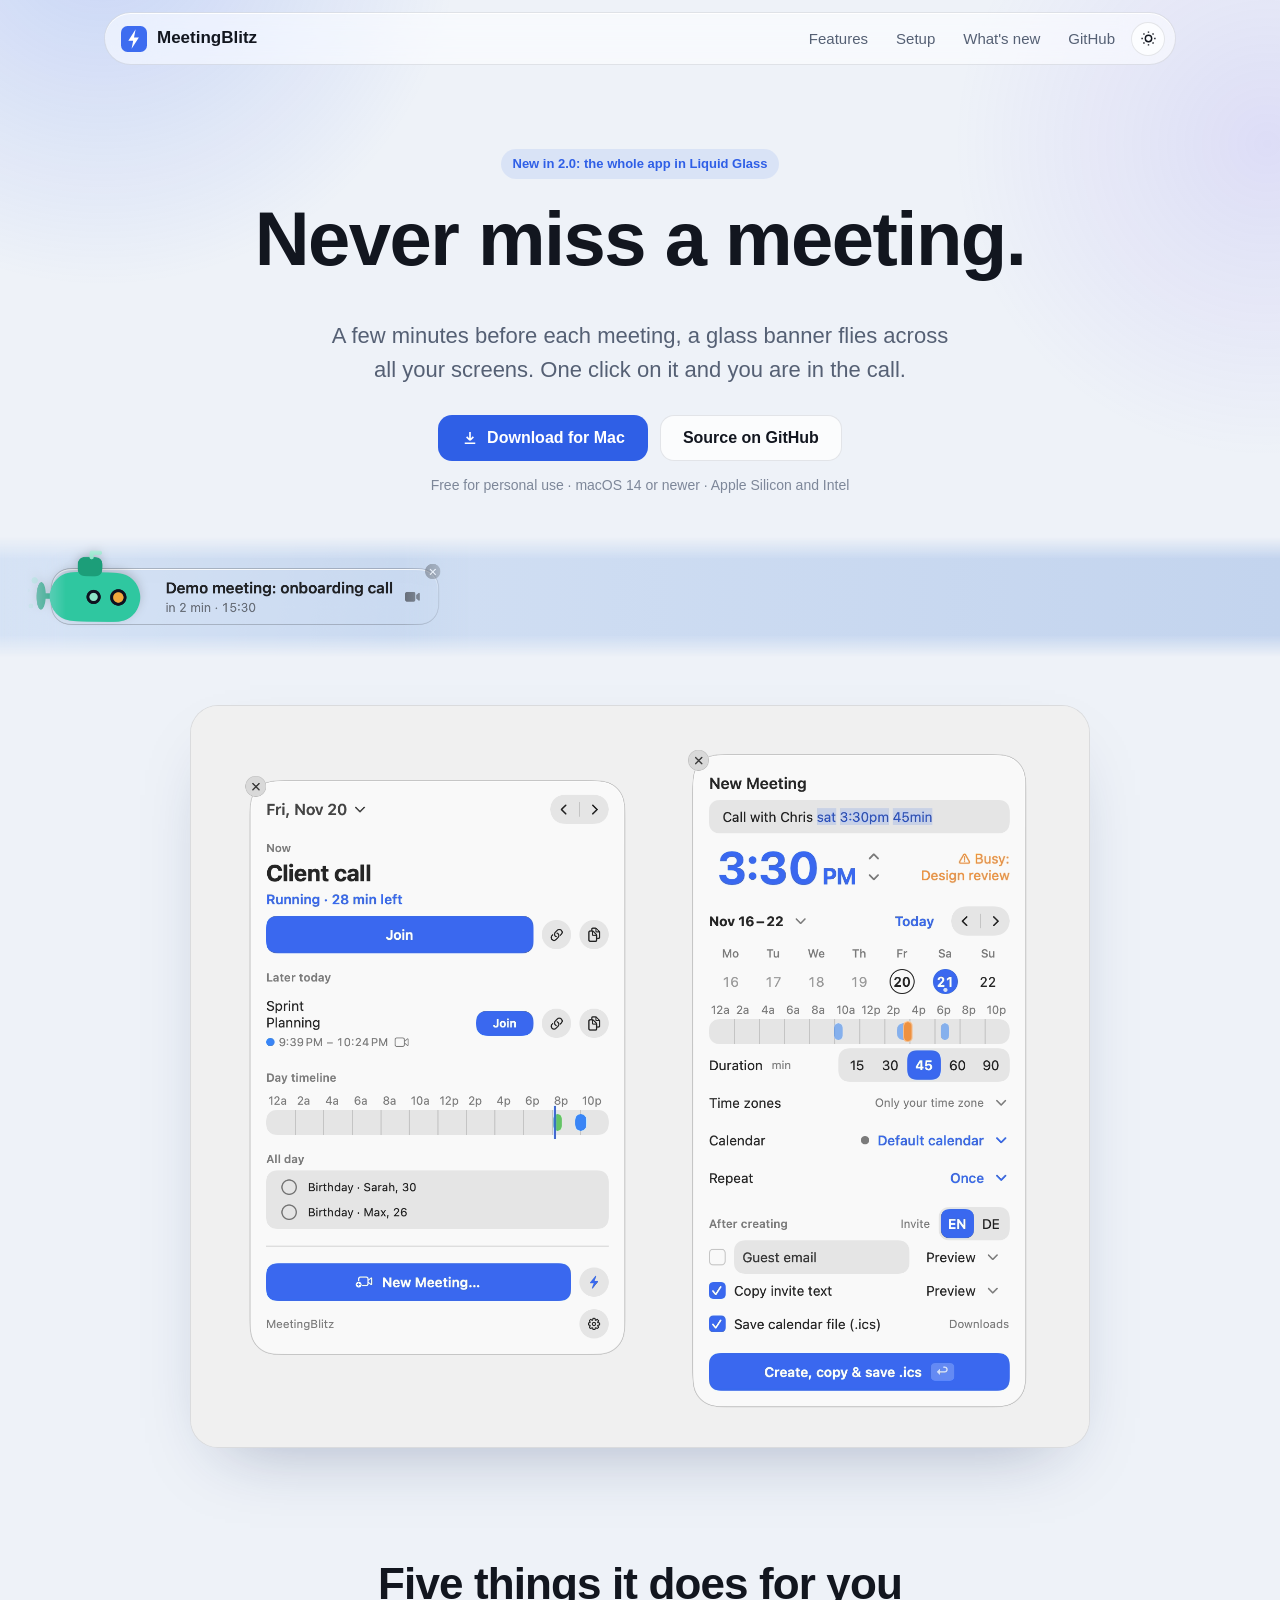
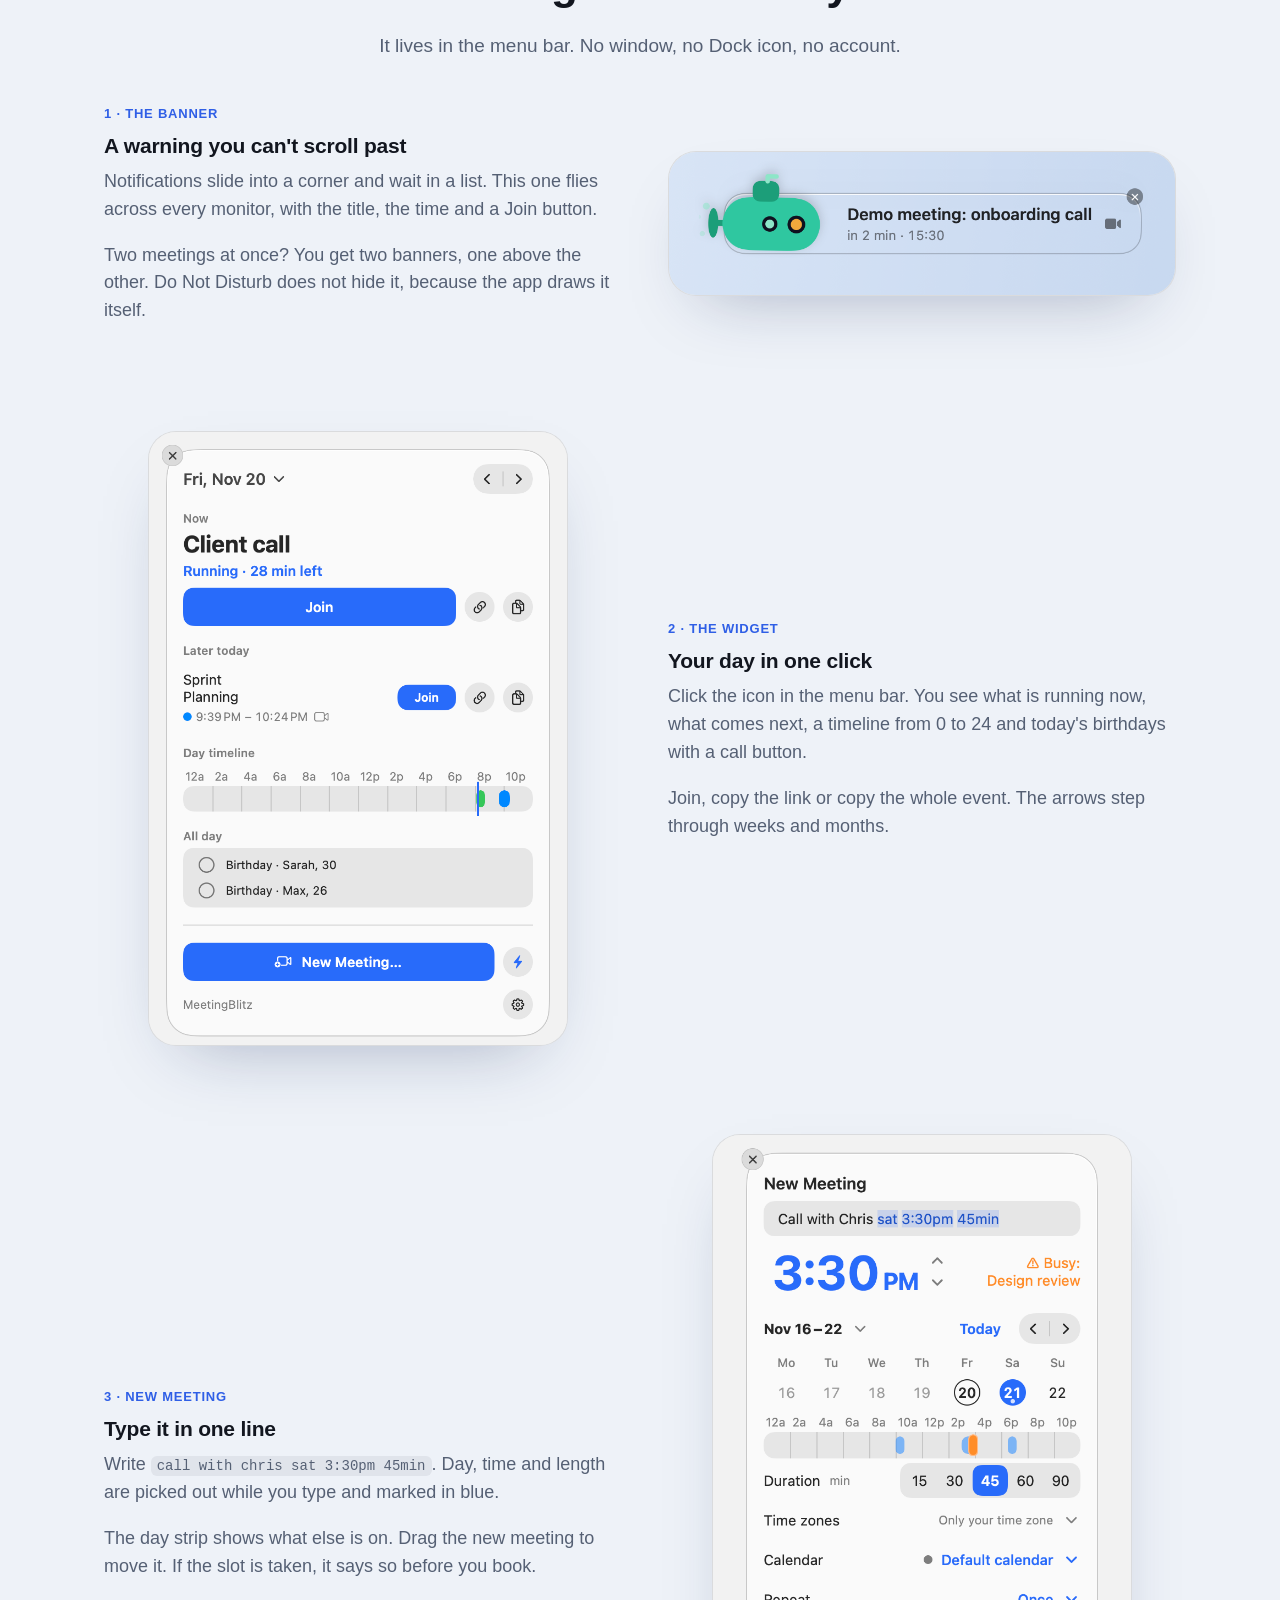
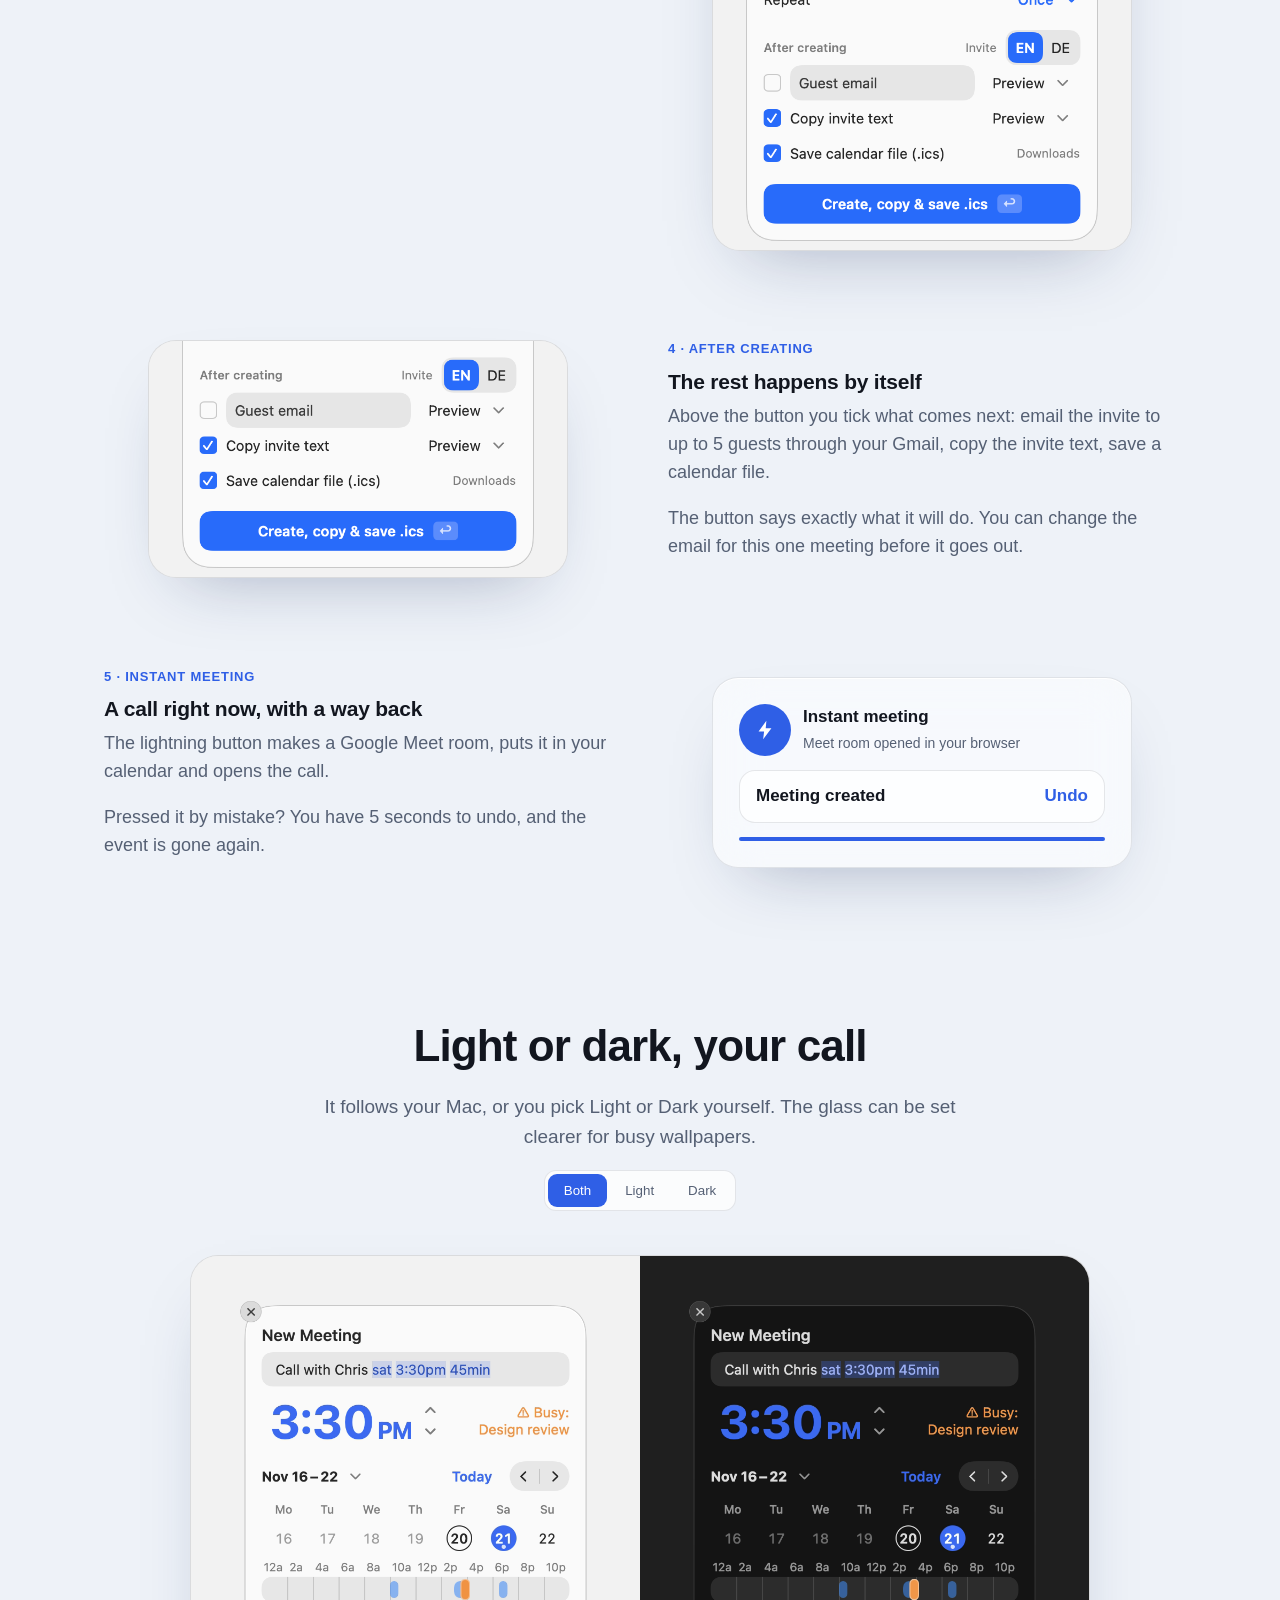
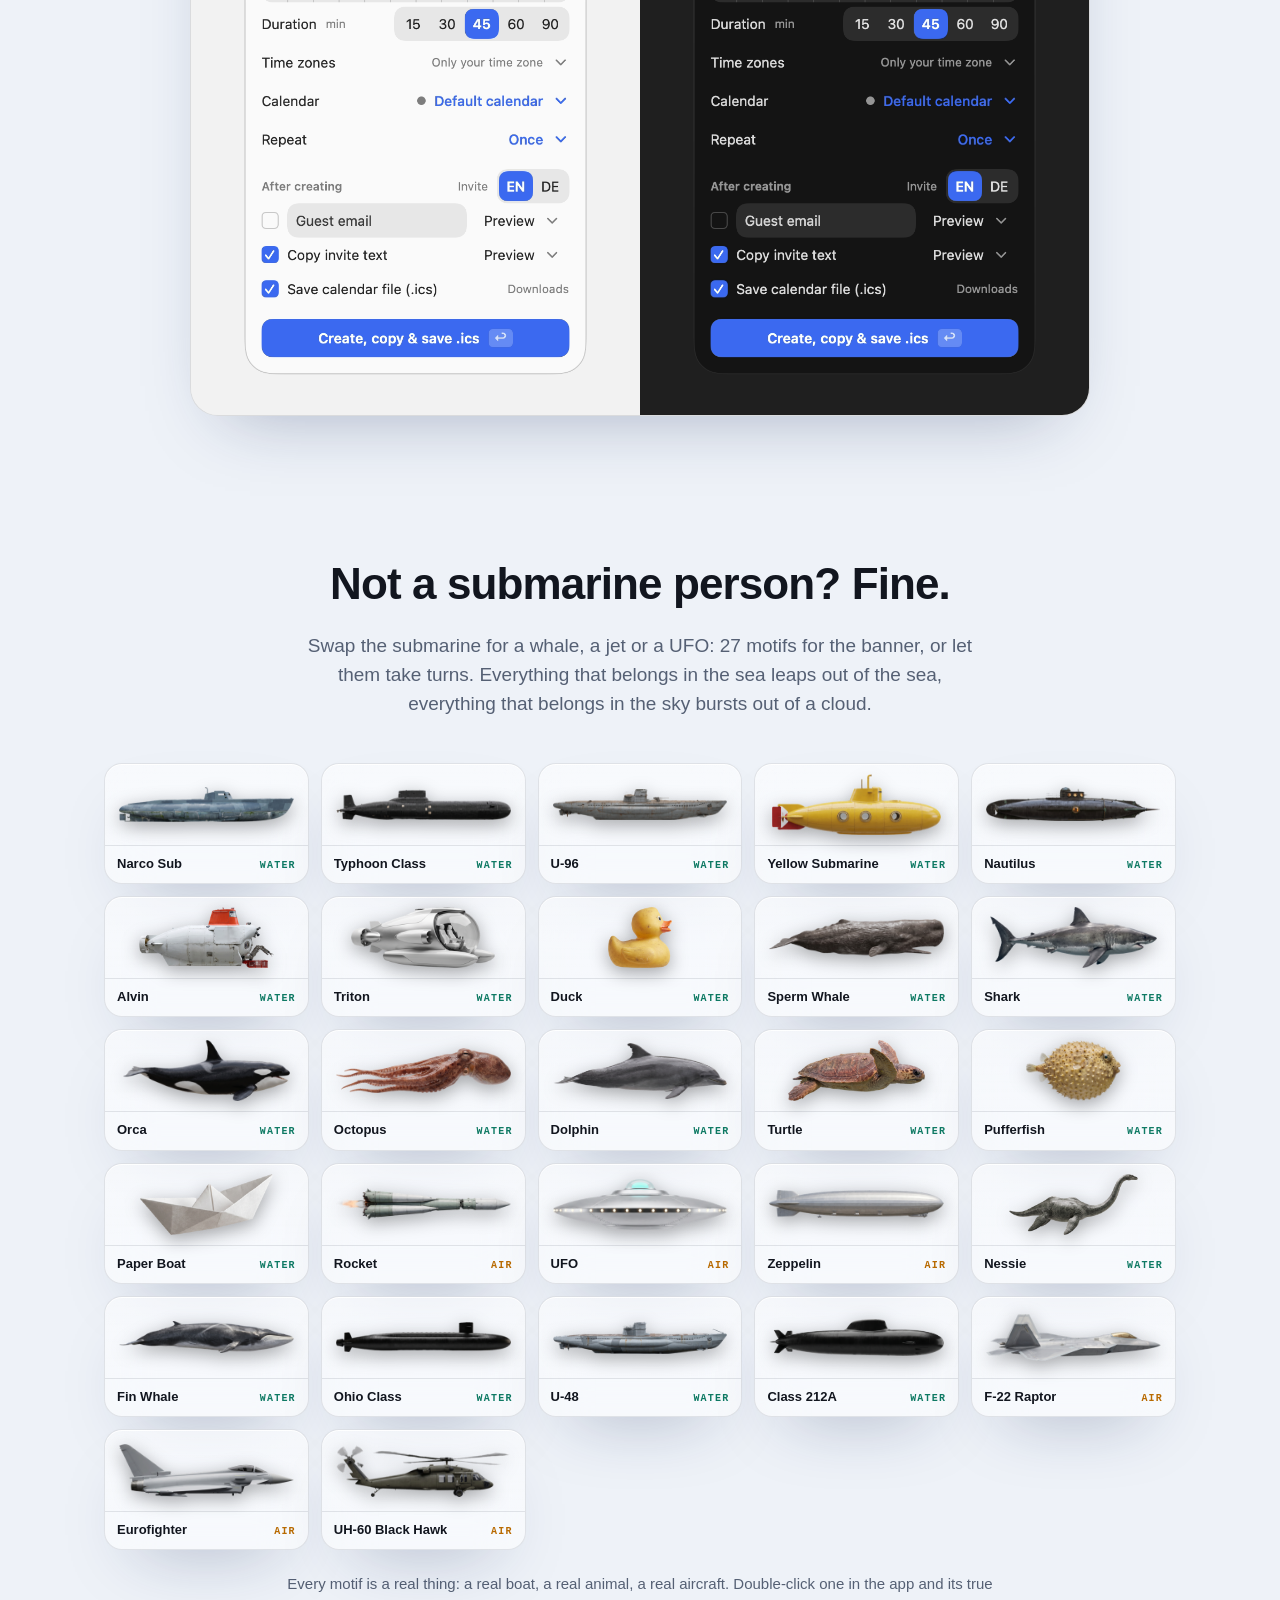
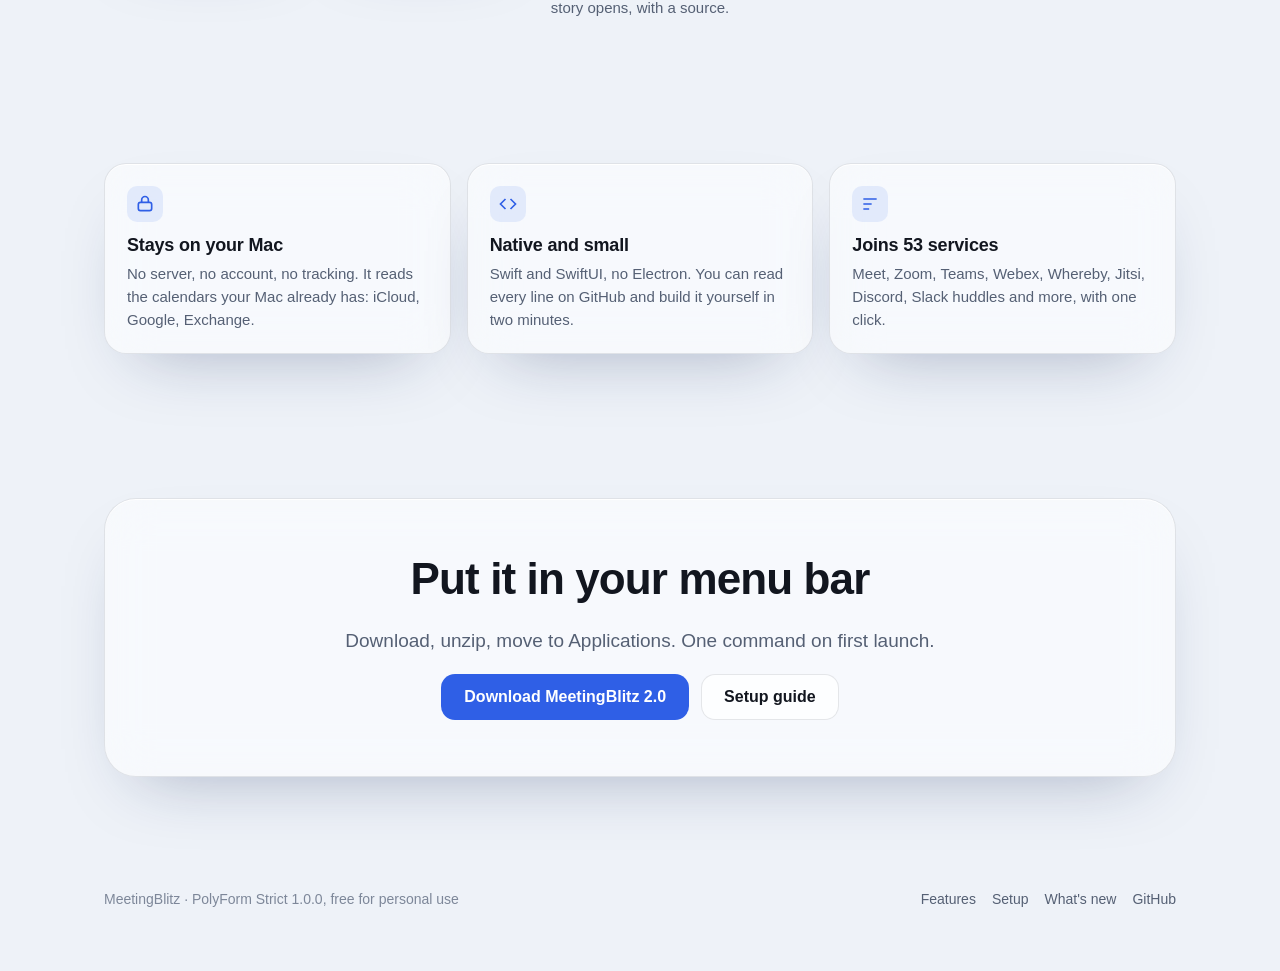
==== commit a95679a2: "Website: bring back the gallery of all 27 banner motifs" ====
--- a/docs/index.html
+++ b/docs/index.html
@@ -150,6 +150,45 @@
   </div>
 </section>
 
+<section id="motifs">
+  <div class="wrap">
+    <div class="section-head">
+      <h2>Not a submarine person? Fine.</h2>
+      <p>Swap the submarine for a whale, a jet or a UFO: 27 motifs for the banner, or let them take turns. Everything that belongs in the sea leaps out of the sea, everything that belongs in the sky bursts out of a cloud.</p>
+    </div>
+    <div class="skins">
+      <figure class="skin glass"><span class="ph"><img src="skins/01-narco-sub.png" alt="Narco Sub" loading="lazy" decoding="async"></span><figcaption><b>Narco Sub</b><i>water</i></figcaption></figure>
+      <figure class="skin glass"><span class="ph"><img src="skins/02-typhoon.png" alt="Typhoon Class" loading="lazy" decoding="async"></span><figcaption><b>Typhoon Class</b><i>water</i></figcaption></figure>
+      <figure class="skin glass"><span class="ph"><img src="skins/03-u96.png" alt="U-96" loading="lazy" decoding="async"></span><figcaption><b>U-96</b><i>water</i></figcaption></figure>
+      <figure class="skin glass"><span class="ph"><img src="skins/04-yellow-submarine.png" alt="Yellow Submarine" loading="lazy" decoding="async"></span><figcaption><b>Yellow Submarine</b><i>water</i></figcaption></figure>
+      <figure class="skin glass"><span class="ph"><img src="skins/05-nautilus.png" alt="Nautilus" loading="lazy" decoding="async"></span><figcaption><b>Nautilus</b><i>water</i></figcaption></figure>
+      <figure class="skin glass"><span class="ph"><img src="skins/06-alvin.png" alt="Alvin" loading="lazy" decoding="async"></span><figcaption><b>Alvin</b><i>water</i></figcaption></figure>
+      <figure class="skin glass"><span class="ph"><img src="skins/07-triton.png" alt="Triton" loading="lazy" decoding="async"></span><figcaption><b>Triton</b><i>water</i></figcaption></figure>
+      <figure class="skin glass"><span class="ph"><img src="skins/08-ente.png" alt="Duck" loading="lazy" decoding="async"></span><figcaption><b>Duck</b><i>water</i></figcaption></figure>
+      <figure class="skin glass"><span class="ph"><img src="skins/09-pottwal.png" alt="Sperm Whale" loading="lazy" decoding="async"></span><figcaption><b>Sperm Whale</b><i>water</i></figcaption></figure>
+      <figure class="skin glass"><span class="ph"><img src="skins/10-hai.png" alt="Shark" loading="lazy" decoding="async"></span><figcaption><b>Shark</b><i>water</i></figcaption></figure>
+      <figure class="skin glass"><span class="ph"><img src="skins/11-orca.png" alt="Orca" loading="lazy" decoding="async"></span><figcaption><b>Orca</b><i>water</i></figcaption></figure>
+      <figure class="skin glass"><span class="ph"><img src="skins/12-oktopus.png" alt="Octopus" loading="lazy" decoding="async"></span><figcaption><b>Octopus</b><i>water</i></figcaption></figure>
+      <figure class="skin glass"><span class="ph"><img src="skins/13-delfin.png" alt="Dolphin" loading="lazy" decoding="async"></span><figcaption><b>Dolphin</b><i>water</i></figcaption></figure>
+      <figure class="skin glass"><span class="ph"><img src="skins/14-schildkroete.png" alt="Turtle" loading="lazy" decoding="async"></span><figcaption><b>Turtle</b><i>water</i></figcaption></figure>
+      <figure class="skin glass"><span class="ph"><img src="skins/15-kugelfisch.png" alt="Pufferfish" loading="lazy" decoding="async"></span><figcaption><b>Pufferfish</b><i>water</i></figcaption></figure>
+      <figure class="skin glass"><span class="ph"><img src="skins/16-papierboot.png" alt="Paper Boat" loading="lazy" decoding="async"></span><figcaption><b>Paper Boat</b><i>water</i></figcaption></figure>
+      <figure class="skin glass"><span class="ph"><img src="skins/17-rakete.png" alt="Rocket" loading="lazy" decoding="async"></span><figcaption><b>Rocket</b><i class="air">air</i></figcaption></figure>
+      <figure class="skin glass"><span class="ph"><img src="skins/18-ufo.png" alt="UFO" loading="lazy" decoding="async"></span><figcaption><b>UFO</b><i class="air">air</i></figcaption></figure>
+      <figure class="skin glass"><span class="ph"><img src="skins/19-zeppelin.png" alt="Zeppelin" loading="lazy" decoding="async"></span><figcaption><b>Zeppelin</b><i class="air">air</i></figcaption></figure>
+      <figure class="skin glass"><span class="ph"><img src="skins/20-nessie.png" alt="Nessie" loading="lazy" decoding="async"></span><figcaption><b>Nessie</b><i>water</i></figcaption></figure>
+      <figure class="skin glass"><span class="ph"><img src="skins/21-finnwal.png" alt="Fin Whale" loading="lazy" decoding="async"></span><figcaption><b>Fin Whale</b><i>water</i></figcaption></figure>
+      <figure class="skin glass"><span class="ph"><img src="skins/22-ohio.png" alt="Ohio Class" loading="lazy" decoding="async"></span><figcaption><b>Ohio Class</b><i>water</i></figcaption></figure>
+      <figure class="skin glass"><span class="ph"><img src="skins/23-u48.png" alt="U-48" loading="lazy" decoding="async"></span><figcaption><b>U-48</b><i>water</i></figcaption></figure>
+      <figure class="skin glass"><span class="ph"><img src="skins/24-klasse-212a.png" alt="Class 212A" loading="lazy" decoding="async"></span><figcaption><b>Class 212A</b><i>water</i></figcaption></figure>
+      <figure class="skin glass"><span class="ph"><img src="skins/25-f22-raptor.png" alt="F-22 Raptor" loading="lazy" decoding="async"></span><figcaption><b>F-22 Raptor</b><i class="air">air</i></figcaption></figure>
+      <figure class="skin glass"><span class="ph"><img src="skins/26-eurofighter.png" alt="Eurofighter" loading="lazy" decoding="async"></span><figcaption><b>Eurofighter</b><i class="air">air</i></figcaption></figure>
+      <figure class="skin glass"><span class="ph"><img src="skins/27-uh60-blackhawk.png" alt="UH-60 Black Hawk" loading="lazy" decoding="async"></span><figcaption><b>UH-60 Black Hawk</b><i class="air">air</i></figcaption></figure>
+    </div>
+    <p class="skins-note">Every motif is a real thing: a real boat, a real animal, a real aircraft. Double-click one in the app and its true story opens, with a source.</p>
+  </div>
+</section>
+
 <section id="trust">
   <div class="wrap">
     <div class="grid">
--- a/docs/site.css
+++ b/docs/site.css
@@ -191,11 +191,22 @@
 tr:last-child td, tr:last-child th { border-bottom: 0; }
 
 /* Skins */
-.skins { display: grid; grid-template-columns: repeat(auto-fill, minmax(160px, 1fr)); gap: 12px; }
-.skin { margin: 0; padding: 16px 12px 12px; border-radius: 18px; text-align: center; }
-.skin .ph { height: 56px; display: grid; place-items: center; margin-bottom: 8px; }
-.skin img { max-height: 48px; width: auto; }
-.skin figcaption { font-size: 14px; }
+.skins { display: grid; grid-template-columns: repeat(auto-fill, minmax(170px, 1fr)); gap: 12px; }
+.skin { margin: 0; padding: 0; border-radius: 18px; overflow: hidden; text-align: left; transition: transform .18s ease; }
+.skin:hover { transform: translateY(-3px); }
+/* heller Grund, damit dunkle Motive (Ohio, Typhoon) sichtbar bleiben */
+.skin .ph { display: flex; align-items: center; justify-content: center; aspect-ratio: 5 / 2; padding: 10px 14px;
+  background: linear-gradient(180deg, rgba(255,255,255,.10), rgba(255,255,255,.02)); }
+.skin .ph img { width: 100%; height: 100%; object-fit: contain; display: block; filter: drop-shadow(0 5px 9px rgba(0,0,0,.35)); }
+.skin figcaption { display: flex; align-items: baseline; justify-content: space-between; gap: 8px;
+  padding: 8px 12px 9px; border-top: 1px solid var(--edge); font-size: 13px; font-weight: 600; white-space: nowrap; }
+.skin figcaption b { font-weight: 600; overflow: hidden; text-overflow: ellipsis; min-width: 0; }
+.skin figcaption i { font: 600 10px/1 ui-monospace, "SF Mono", Menlo, monospace; font-style: normal; letter-spacing: .12em;
+  text-transform: uppercase; flex: none; color: #36c3a6; }
+.skin figcaption i.air { color: #f0a640; }
+.skins-note { margin: 22px auto 0; color: var(--muted); font-size: 15px; max-width: 720px; text-align: center; }
+@media (prefers-reduced-motion: reduce) { .skin, .skin:hover { transition: none; transform: none; } }
+@media (max-width: 640px) { .skins { grid-template-columns: 1fr 1fr; gap: 10px; } .skin figcaption { font-size: 12px; padding: 7px 10px 8px; } }
 
 /* Docs pages */
 .doc h2 { font-size: 30px; margin-top: 56px; }
@@ -241,3 +252,9 @@
   .sky { height: 86px; }
   .sky img { width: 330px; top: -5px; }
 }
+@media (prefers-color-scheme: light) {
+  :root:not([data-theme="dark"]) .skin figcaption i { color: #0f7a64; }
+  :root:not([data-theme="dark"]) .skin figcaption i.air { color: #b86a00; }
+}
+:root[data-theme="light"] .skin figcaption i { color: #0f7a64; }
+:root[data-theme="light"] .skin figcaption i.air { color: #b86a00; }
